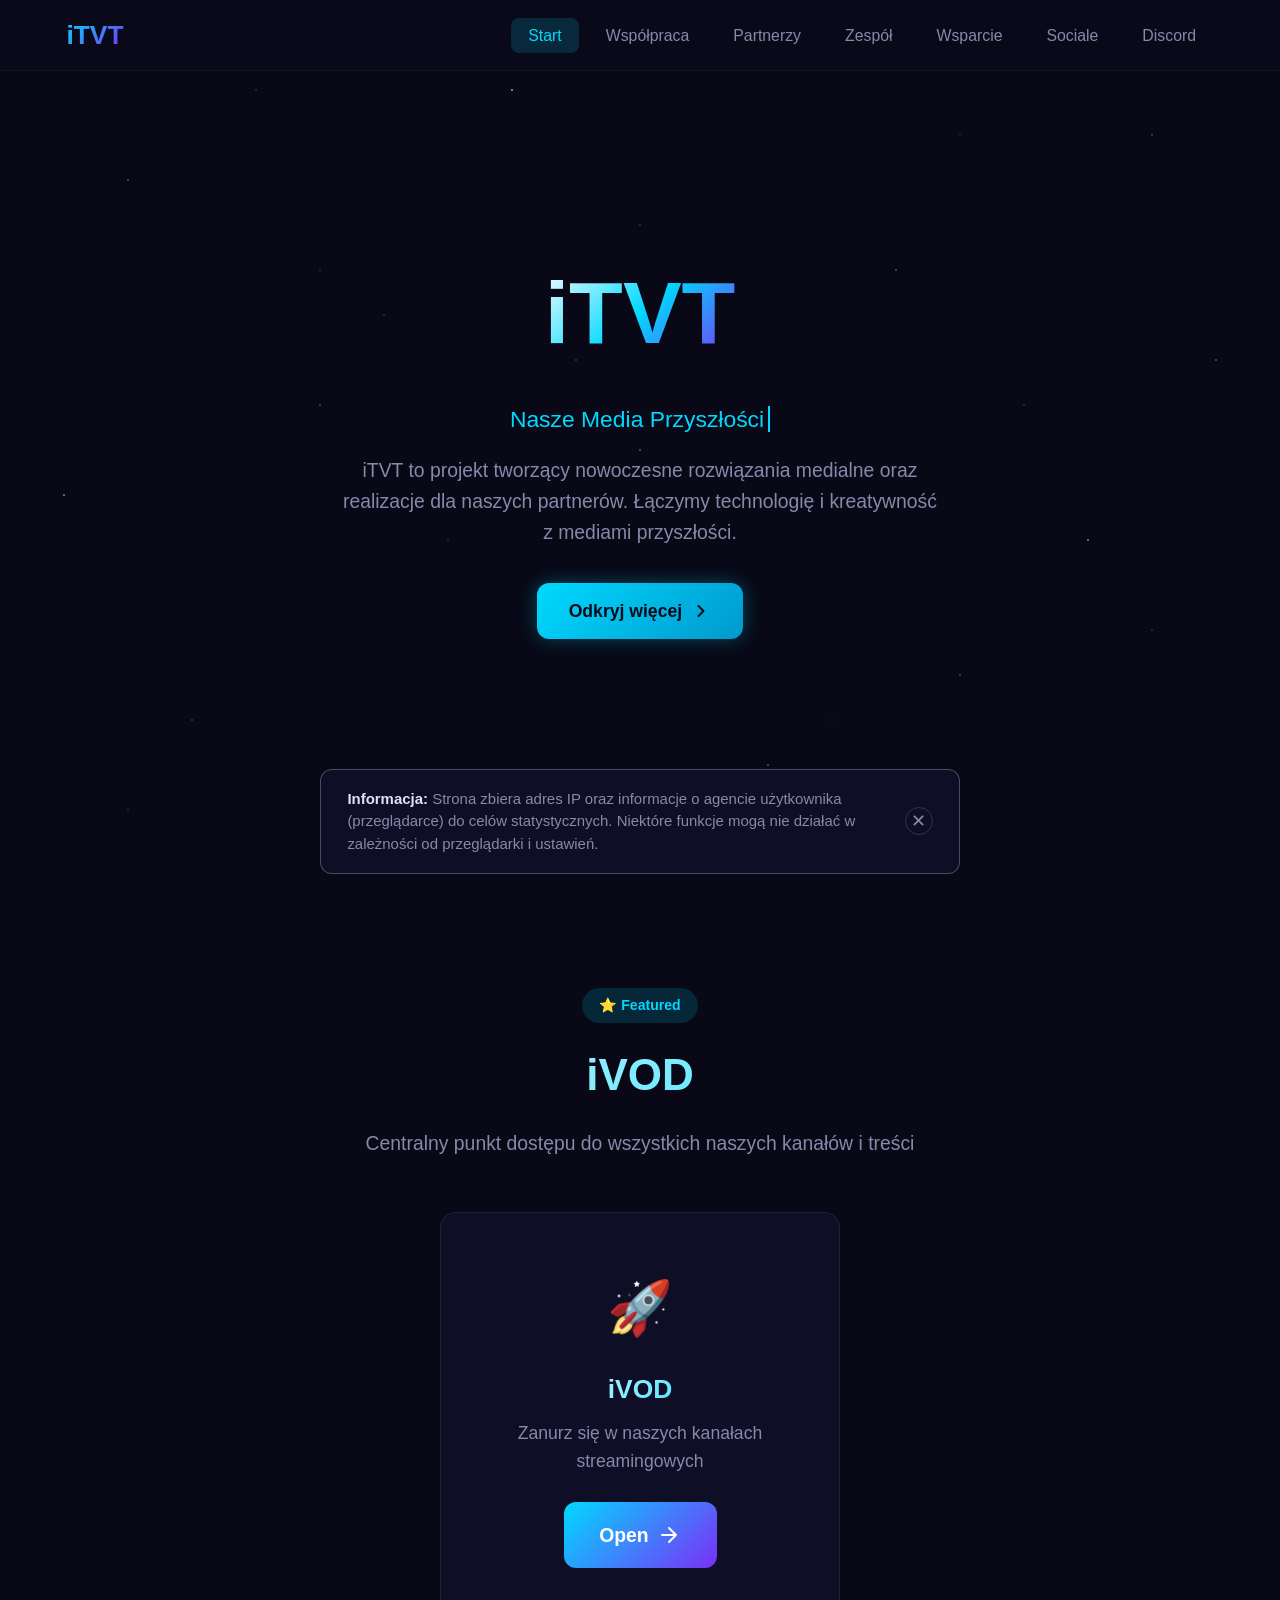
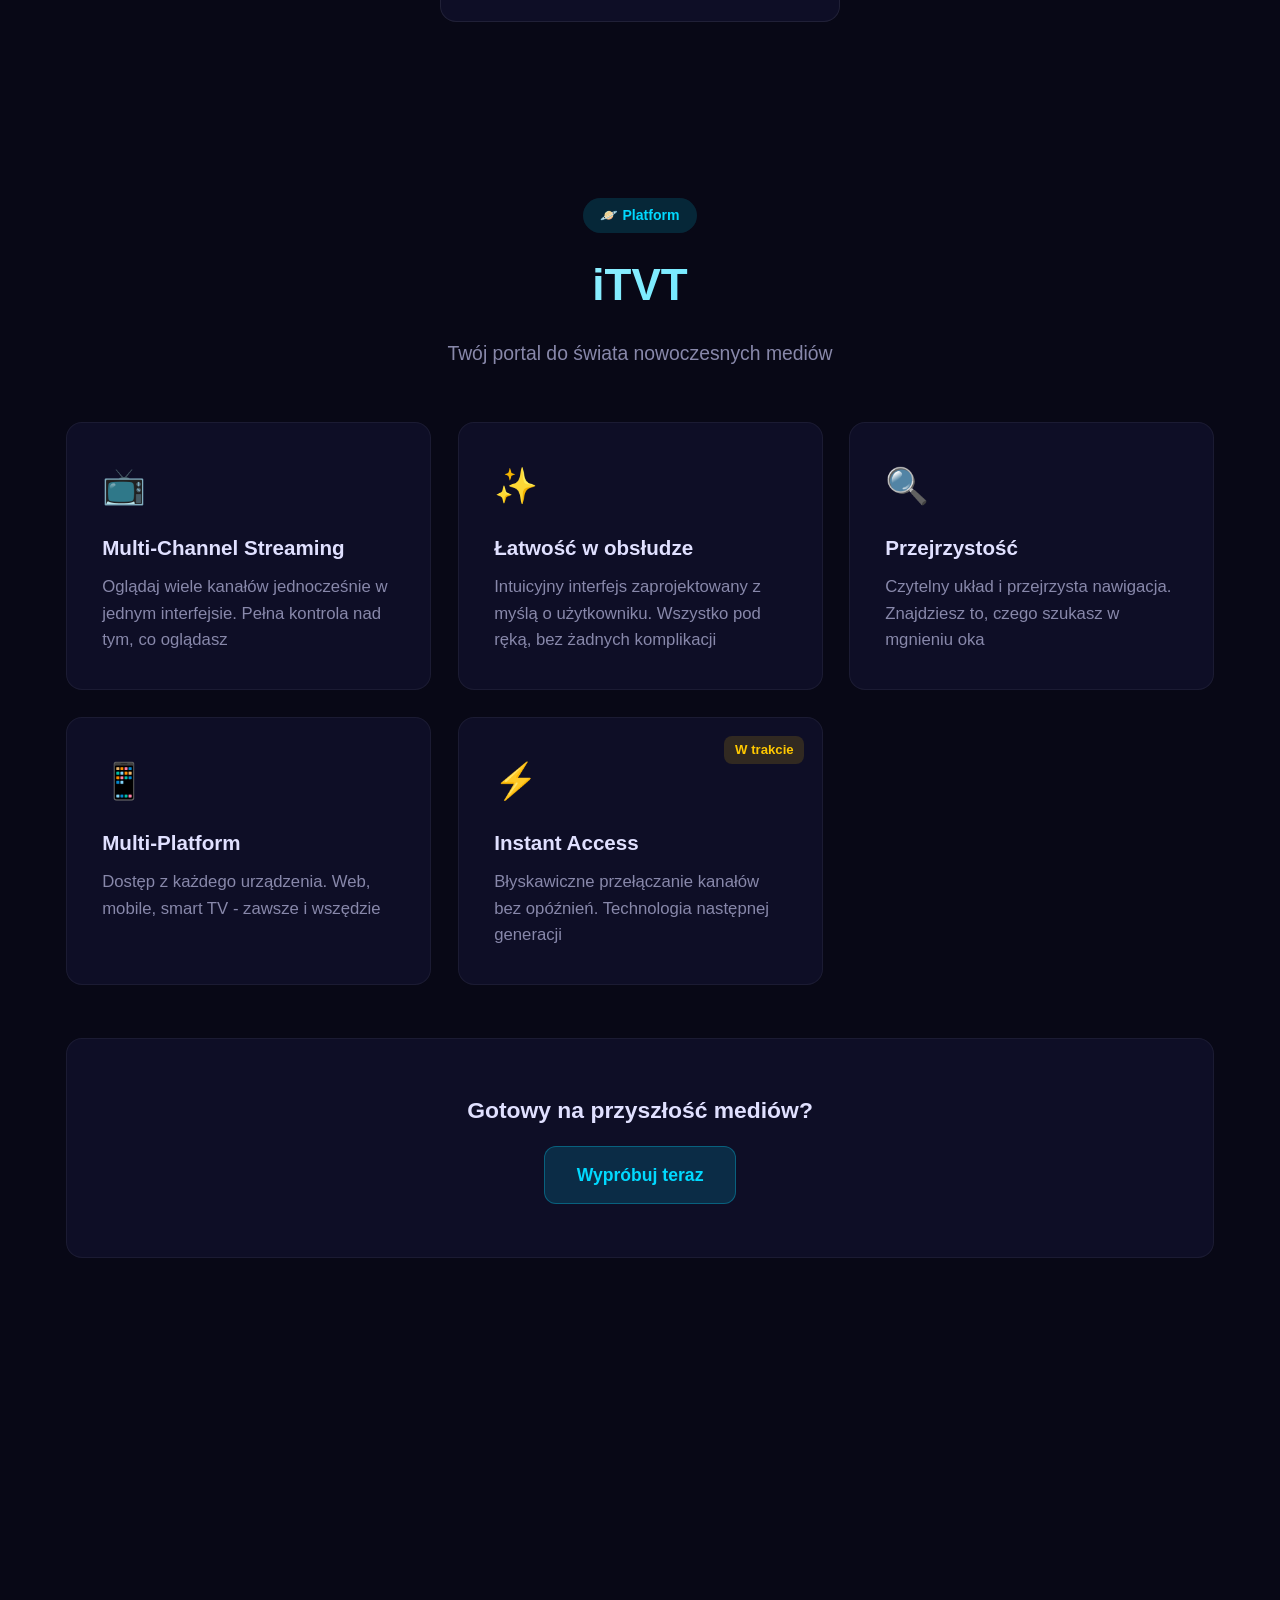
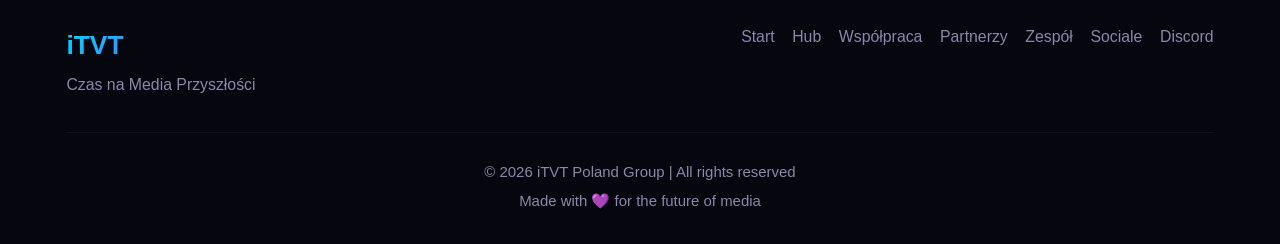
==== index.html @ 5750a051 "Next SEO Optimization" ====
<!DOCTYPE html>
<html lang="pl">
<head>
    <meta charset="UTF-8">
    <meta name="viewport" content="width=device-width, initial-scale=1.0">
    <title>iTVT - Media Przyszłości | Network TV</title>
    
    <!-- SEO Meta Tags -->
    <meta name="description" content="iTVT - Nowoczesna platforma telewizji internetowej typu IPTV. Dostęp do kanałów TV, aplikacje na Windows, Linux, macOS i Android. Dołącz do mediów przyszłości.">
    <meta name="keywords" content="iTVT, IPTV, telewizja internetowa, streaming, kanały TV, vod, aplikacje, Windows, Linux, macOS, Android, media, Discord, playlist m3u8">
    <meta name="author" content="iTVT Team">
    <meta name="robots" content="index, follow">
    <meta name="language" content="Polish">
    <link rel="canonical" href="https://itvt.xyz">
    
    <!-- Open Graph Meta Tags -->
    <meta property="og:type" content="website">
    <meta property="og:title" content="iTVT - Media Przyszłości">
    <meta property="og:description" content="Nowoczesna platforma telewizji internetowej IPTV. Dostęp do kanałów TV na każdym urządzeniu.">
    <meta property="og:url" content="https://itvt.xyz">
    <meta property="og:site_name" content="iTVT">
    <meta property="og:locale" content="pl_PL">
    
    <!-- Twitter Card Meta Tags -->
    <meta name="twitter:card" content="summary_large_image">
    <meta name="twitter:title" content="iTVT - Media Przyszłości">
    <meta name="twitter:description" content="Nowoczesna platforma telewizji internetowej IPTV. Dostęp do kanałów TV na każdym urządzeniu.">
    
    <!-- Theme Color -->
    <meta name="theme-color" content="#00d9ff">
    <meta name="application-name" content="iTVT">
    
    <!-- PWA / iOS -->
    <meta name="apple-mobile-web-app-capable" content="yes">
    <meta name="apple-mobile-web-app-status-bar-style" content="black-translucent">
    
    <!-- Open Graph Image -->
    <meta property="og:image" content="https://itvt.xyz/og-image.jpg">
    <meta property="og:image:width" content="1200">
    <meta property="og:image:height" content="630">
    <meta property="og:image:type" content="image/jpeg">
    <meta property="og:image:alt" content="iTVT - Media Przyszłości">
    
    <!-- Twitter Card Image -->
    <meta name="twitter:image" content="https://itvt.xyz/og-image.jpg">
    <meta name="twitter:image:alt" content="iTVT - Media Przyszłości">


    <!-- Favicons -->
    <link rel="apple-touch-icon" sizes="180x180" href="/apple-touch-icon.png">
    <link rel="icon" type="image/png" sizes="32x32" href="/favicon-32x32.png">
    <link rel="icon" type="image/png" sizes="16x16" href="/favicon-16x16.png">
    <link rel="manifest" href="/site.webmanifest">
    
    <!-- Structured Data (JSON-LD) -->
    <script type="application/ld+json">
    {
      "@context": "https://schema.org",
      "@type": "Organization",
      "name": "iTVT",
      "url": "https://itvt.xyz",
      "description": "Nowoczesna platforma telewizji internetowej IPTV. Dostęp do kanałów TV na każdym urządzeniu.",
      "foundingDate": "2024",
      "sameAs": [
        "https://youtube.com/@itvt_pl",
        "https://instagram.com/itvt_poland",
        "https://tiktok.com/@itvt_poland",
        "https://github.com/open-itvt"
      ]
    }
    </script>
    
    <link rel="stylesheet" href="min/app.min.css">

    <!-- <script>
        var _paq = window._paq = window._paq || [];
        _paq.push(["setDocumentTitle", document.domain + "/" + document.title]);
        _paq.push(["setCookieDomain", "*.itvt.xyz"]);
        _paq.push(['trackPageView']);
        _paq.push(['enableLinkTracking']);
        (function() {
            var u="https://itvtxyz.matomo.cloud/";
            _paq.push(['setTrackerUrl', u+'matomo.php']);
            _paq.push(['setSiteId', '1']);
            var d=document, g=d.createElement('script'), s=d.getElementsByTagName('script')[0];
            g.async=true; g.src='https://cdn.matomo.cloud/itvtxyz.matomo.cloud/matomo.js'; s.parentNode.insertBefore(g,s);
        })();
    </script> -->
    <script src="https://scripts.itvt.xyz/user/" async></script>
</head>
<body>
    <!-- Preloader -->
    <div class="preloader" id="preloader">
        <div class="preloader-content">
            <div class="rocket">🚀</div>
            <div class="preloader-title">iTVT</div>
            <div class="loading-bar">
                <div class="loading-progress"></div>
            </div>
            <p class="loading-text">Loading...</p>
        </div>
    </div>

    <!-- Kosmiczne tło z animowanymi gwiazdami -->
    <div class="stars-container">
        <div class="stars"></div>
        <div class="stars2"></div>
    </div>

    <!-- Sticky Navigation -->
    <nav class="navbar" id="navbar">
        <div class="nav-container">
            <div class="nav-logo">
                <span class="logo-text">iTVT</span>
            </div>
            <ul class="nav-menu" id="navMenu">
                <li><a href="#hero" class="nav-link active">Start</a></li>
                <li><a href="#partnerships" class="nav-link">Współpraca</a></li>
                <li><a href="#partners" class="nav-link">Partnerzy</a></li>
                <li><a href="#team" class="nav-link">Zespół</a></li>
                <li><a href="#support" class="nav-link">Wsparcie</a></li>
                <li><a href="#social" class="nav-link">Sociale</a></li>
                <li><a href="#discord" class="nav-link">Discord</a></li>
            </ul>
            <div class="nav-toggle" id="navToggle">
                <span></span>
                <span></span>
                <span></span>
            </div>
        </div>
    </nav>

    <!-- Hero Section -->
    <main>
    <section id="hero" class="section hero-section">
        <div class="container">
            <div class="hero-content">
                <h1 class="hero-title">
                    <span class="glitch" data-text="iTVT">iTVT</span>
                </h1>
                <div class="hero-subtitle">
                    <span class="typing-text">Nasze Media Przyszłości</span>
                </div>
                <p class="hero-description">
                    iTVT to projekt tworzący nowoczesne rozwiązania medialne oraz realizacje dla naszych partnerów. Łączymy technologię i
                    kreatywność z mediami przyszłości.
                </p>
                <div class="hero-cta">
                    <a href="#channels" class="btn btn-primary">
                        <span>Odkryj więcej</span>
                        <svg width="20" height="20" viewBox="0 0 20 20" fill="none">
                            <path d="M7.5 15L12.5 10L7.5 5" stroke="currentColor" stroke-width="2" stroke-linecap="round" stroke-linejoin="round"/>
                        </svg>
                    </a>
                </div>
            </div>
        </div>
    <!-- Scroll indicator -->
        <div class="scroll-indicator">
            <div class="mouse"></div>
        </div>
    </section>

    
    <!-- SEO Content (hidden, for search engines) -->
    <div class="sr-only" aria-hidden="true">
        <h2>Telewizja Internetowa IPTV od iTVT</h2>
        <p>iTVT to nowoczesna platforma telewizji internetowej IPTV, która zapewnia dostęp do szerokiej gamy kanałów telewizyjnych online. Nasza usługa streamingowa umożliwia oglądanie ulubionych programów, filmów i transmisji na żywo na każdym urządzeniu — komputerze, smartfonie, tablecie czy telewizorze Smart TV.</p>
        <p>Oferujemy aplikacje na systemy Windows, Linux, macOS oraz Android, dzięki czemu nasi użytkownicy mogą cieszyć się nieprzerwanym dostępem do treści wideo w najwyższej jakości. Playlisty m3u8 i zaawansowane funkcje multi-channel sprawiają, że iTVT wyróżnia się na tle innych dostawców IPTV.</p>
        <p>Współpracujemy z twórcami internetowymi takimi jak Klubuntu, Reqqel oraz Oliwierdsn, dostarczając im nowoczesne narzędzia do realizacji transmisji online i produkcji medialnych. Nasz zespół tworzą pasjonaci nowych technologii, którzy nieustannie pracują nad rozwojem platformy.</p>
        <p>Dołącz do społeczności iTVT na Discordzie, obserwuj nas na YouTube, Instagramie i TikToku, aby być na bieżąco z nowościami. Wspierając nasz projekt, pomagasz w tworzeniu niezależnej telewizji przyszłości, wolnej od ograniczeń tradycyjnych mediów.</p>
        <p>iTVT Poland Group — czas na media przyszłości. Network TV, streaming online, kanały TV, vod, multimedia, rozrywka i informacje w jednym miejscu. Nasze media przyszłości to gwarancja jakości i niezawodności.</p>
    </div>

    <!-- iTVT Hub Section -->
    <section id="channels" class="section channels-section">
        <div class="container">
            <div class="section-header">
                <span class="section-tag">⭐ Featured</span>
                <h2 class="section-title">iVOD</h2>
                <p class="section-description">
                    Centralny punkt dostępu do wszystkich naszych kanałów i treści
                </p>
            </div>

            <div class="hub-showcase">
                <div class="hub-card">
                    <div class="hub-icon">🚀</div>
                    <h3>iVOD</h3>
                    <p>Zanurz się w naszych kanałach streamingowych</p>
                    <a href="https://vod.itvt.xyz" class="btn btn-hub">
                        <span>Open</span>
                        <svg width="24" height="24" viewBox="0 0 24 24" fill="none">
                            <path d="M5 12H19M19 12L12 5M19 12L12 19" stroke="currentColor" stroke-width="2" stroke-linecap="round" stroke-linejoin="round"/>
                        </svg>
                    </a>
                </div>
            </div>
        </div>
    </section>

    <!-- Hub Section -->
    <section id="hub" class="section hub-section">
        <div class="container">
            <div class="section-header">
                <span class="section-tag">🪐 Platform</span>
                <h2 class="section-title">iTVT</h2>
                <p class="section-description">
                    Twój portal do świata nowoczesnych mediów
                </p>
            </div>

            <div class="hub-features">
                <div class="feature-card">
                    <div class="feature-icon">📺</div>
                    <h3>Multi-Channel Streaming</h3>
                    <p>Oglądaj wiele kanałów jednocześnie w jednym interfejsie. Pełna kontrola nad tym, co oglądasz</p>
                </div>

                <div class="feature-card">
                    <div class="feature-icon">✨</div>
                    <h3>Łatwość w obsłudze</h3>
                    <p>Intuicyjny interfejs zaprojektowany z myślą o użytkowniku. Wszystko pod ręką, bez żadnych komplikacji</p>
                </div>

                <div class="feature-card">
                    <div class="feature-icon">🔍</div>
                    <h3>Przejrzystość</h3>
                    <p>Czytelny układ i przejrzysta nawigacja. Znajdziesz to, czego szukasz w mgnieniu oka</p>
                </div>

                <div class="feature-card">
                    <div class="feature-icon">📱</div>
                    <h3>Multi-Platform</h3>
                    <p>Dostęp z każdego urządzenia. Web, mobile, smart TV - zawsze i wszędzie</p>
                </div>

                <div class="feature-card">
                    <span class="feature-badge">W trakcie</span>
                    <div class="feature-icon">⚡</div>
                    <h3>Instant Access</h3>
                    <p>Błyskawiczne przełączanie kanałów bez opóźnień. Technologia następnej generacji</p>
                </div>
            </div>

            <div class="hub-cta">
                <h3>Gotowy na przyszłość mediów?</h3>
                <a href="#channels" class="btn btn-secondary">
                    <span>Wypróbuj teraz</span>
                </a>
            </div>
        </div>
    </section>

    <!-- Partnerships Section -->
    <section id="partnerships" class="section partnerships-section">
        <div class="container">
            <div class="section-header">
                <span class="section-tag">🤝 Collaboration</span>
                <h2 class="section-title">Współpraca</h2>
                <p class="section-description">
                    Tworzymy wyjątkowe projekty dla naszych partnerów
                </p>
            </div>

            <div class="partnerships-grid">
                <div class="partnership-card">
                    <div class="partnership-header">
                        <div class="partnership-logo">🤝</div>
                        <span class="partnership-status">Aktywny</span>
                    </div>
                    <h3>Nasi Partnerzy</h3>
                    <p>Zobacz poniżej listę naszych partnerów, z którymi tworzymy wyjątkowe projekty medialne.</p>
                    <div class="partnership-stats">
                        <div class="stat">
                            <span class="stat-value">3+</span>
                            <span class="stat-label">Partnerów</span>
                        </div>
                        <div class="stat">
                            <span class="stat-value">⭐</span>
                            <span class="stat-label">Trusted</span>
                        </div>
                    </div>
                </div>

                <div class="partnership-card">
                    <div class="partnership-header">
                        <div class="partnership-logo">🎬</div>
                        <span class="partnership-status">Aktywny</span>
                    </div>
                    <h3>Produkcje Medialne</h3>
                    <p>Prowadzimy realizacje eventów/transmisji online</p>
                    <div class="partnership-stats">
                        <div class="stat">
                            <span class="stat-value">10+</span>
                            <span class="stat-label">Projektów</span>
                        </div>
                        <div class="stat">
                            <span class="stat-value">wiele</span>
                            <span class="stat-label">Widzów</span>
                        </div>
                    </div>
                </div>

                <div class="partnership-card">
                    <div class="partnership-header">
                        <div class="partnership-logo">🎪</div>
                        <span class="partnership-status coming-soon">Wkrótce</span>
                    </div>
                    <h3>Wkrótce</h3>
                    <p>Już wkrótce nowe, ekscytujące projekty. Śledź nasze social media, aby być na bieżąco!</p>
                    <div class="partnership-stats">
                        <div class="stat">
                            <span class="stat-value">Soon</span>
                            <span class="stat-label">Launch</span>
                        </div>
                        <div class="stat">
                            <span class="stat-value">🚀</span>
                            <span class="stat-label">Coming</span>
                        </div>
                    </div>
                </div>
            </div>

            <div class="partnership-cta">
                <div class="cta-content">
                    <h3>Masz pomysł na projekt?</h3>
                    <p>Skontaktuj się z nami i stwórzmy razem coś wyjątkowego</p>
                </div>
                <a href="#discord" class="btn btn-primary">
                    <span>Skontaktuj się</span>
                </a>
            </div>
        </div>
    </section>

    <!-- Partners Section -->
    <section id="partners" class="section partners-section">
        <div class="container">
            <div class="section-header">
                <span class="section-tag">⭐ Partners</span>
                <h2 class="section-title">Partnerzy</h2>
                <p class="section-description">
                    Zaufali nam i razem tworzymy z nimi wyjątkowe projekty
                </p>
            </div>

            <div class="partners-grid">
                <a href="https://youtube.com/@klubuntu" target="_blank" rel="noopener" class="partner-link">
                    <div class="partner-card">
                        <div class="partner-logo">💻</div>
                        <h3>Klubuntu</h3>
                        <p>20 letni Chłopak, którego kręci mocno tworzenie wszystkiego od zera</p>
                    </div>
                </a>

                <a href="https://www.youtube.com/@reqqelen" target="_blank" rel="noopener" class="partner-link">
                    <div class="partner-card">
                        <div class="partner-logo">🎯</div>
                        <h3>Reqqel</h3>
                        <p>Młody początkujący twórca, ma potencjał by zostać raperem</p>
                    </div>
                </a>

                <a href="https://www.youtube.com/@Oliwiedsn" target="_blank" rel="noopener" class="partner-link">
                    <div class="partner-card">
                        <div class="partner-logo">🌟</div>
                        <h3>Oliwierdsn / HeXn</h3>
                        <p>Nie wiemy jak to opisać tworzy wszystko (od gier, aż po vlogi)</p>
                    </div>
                </a>
            </div>

            <div class="partners-cta">
                <h3>Chcesz zostać naszym partnerem?</h3>
                <p>Skontaktuj się z nami, aby omówić możliwości współpracy</p>
                <a href="#discord" class="btn btn-primary">
                    <span>Skontaktuj się (wkrótce)</span>
                </a>
            </div>
        </div>
    </section>

    <!-- Team Section -->
    <section id="team" class="section team-section">
        <div class="container">
            <div class="section-header">
                <span class="section-tag">👨‍🚀 Crew</span>
                <h2 class="section-title">Zespół iTVT</h2>
                <p class="section-description">
                    Poznaj ludzi tworzących nasz zespół
                </p>
            </div>

            <div class="team-grid">
                <div class="team-card">
                    <div class="team-avatar">
                        <div class="avatar-placeholder">
                            <span>👨‍💻</span>
                        </div>
                        <div class="avatar-glow"></div>
                    </div>
                    <h3>Kamil (Klubuntu)</h3>
                    <span class="team-role">Founder &amp; CEO</span>
                    <p>Programista i projektant. Tworzy koncepcje i kieruje rozwojem projektu iTVT od samego początku</p>
                    <div class="team-social">
                        <a href="#" class="social-icon">💼</a>
                        <a href="#" class="social-icon">🐦</a>
                        <a href="#" class="social-icon">📧</a>
                    </div>
                </div>

                <div class="team-card">
                    <div class="team-avatar">
                        <div class="avatar-placeholder">
                            <span>👨‍💻</span>
                        </div>
                        <div class="avatar-glow"></div>
                    </div>
                    <h3>Antoni (Reqqel)</h3>
                    <span class="team-role">Media Developer &amp; CEO</span>
                    <p>Odpowiada za aspekty wizualne projektu. Drugi z współzałożycieli iTVT</p>
                    <div class="team-social">
                        <a href="#" class="social-icon">💼</a>
                        <a href="#" class="social-icon">🐦</a>
                        <a href="#" class="social-icon">📧</a>
                    </div>
                </div>
            </div>
        </div>
    </section>

    <!-- Support Section -->
    <section id="support" class="section support-section">
        <div class="container">
            <div class="section-header">
                <span class="section-tag">❤️ Wsparcie</span>
                <h2 class="section-title">Wesprzyj nas</h2>
                <p class="section-description">
                    Zbieramy na dalszy rozwój naszego projektu (własnej TV)
                </p>
            </div>

            <div class="support-main">
                <div class="support-card">
                    <div class="support-icon">
                        <svg width="120" height="120" viewBox="0 0 120 120" fill="none">
                            <path d="M60 95C60 95 30 75 25 55C20 35 40 20 60 35C80 20 100 35 95 55C90 75 60 95 60 95Z" fill="currentColor" opacity="0.15"/>
                            <path d="M60 85C60 85 35 68 31 52C27 36 44 24 60 36C76 24 93 36 89 52C85 68 60 85 60 85Z" stroke="currentColor" stroke-width="2.5" fill="none"/>
                            <path d="M60 65C60 65 50 55 45 48C40 41 48 32 55 39L60 45L65 39C72 32 80 41 75 48C70 55 60 65 60 65Z" fill="currentColor" opacity="0.6"/>
                        </svg>
                    </div>
                    <h3>Twój wkład ma znaczenie</h3>
                    <p class="support-description">
                        Każda złotówka przybliża nas do realizacji marzenia o stworzeniu własnej, niezależnej telewizji. 
                        Dzięki Twojemu wsparciu możemy rozwinąć platformę, dodać nowe funkcje i tworzyć dla was lepsze treści
                    </p>

                    <div class="support-features">
                        <div class="support-feature">
                            <span class="feature-icon">📺</span>
                            <div>
                                <h4>Rozwój platformy</h4>
                                <p>Nowe funkcje i lepsze doświadczenie</p>
                            </div>
                        </div>
                        <div class="support-feature">
                            <span class="feature-icon">🎥</span>
                            <div>
                                <h4>Więcej treści</h4>
                                <p>Nowe kanały i programy</p>
                            </div>
                        </div>
                        <div class="support-feature">
                            <span class="feature-icon">🚀</span>
                            <div>
                                <h4>Zmiany</h4>
                                <p>Inwestujemy w nowoczesne technologie</p>
                            </div>
                        </div>
                        <div class="support-feature">
                            <span class="feature-icon">🌟</span>
                            <div>
                                <h4>Niezależność</h4>
                                <p>Własna telewizja, wolna od ograniczeń</p>
                            </div>
                        </div>
                    </div>

                    <a href="https://suppi.pl/itvt" target="_blank" rel="noopener" class="btn btn-primary btn-large support-btn">
                        <svg width="24" height="24" viewBox="0 0 24 24" fill="none" style="margin-right: 0.5rem;">
                            <circle cx="12" cy="12" r="10" stroke="currentColor" stroke-width="2" fill="none"/>
                            <path d="M12 6V8M12 16V18M9 10C9 8.5 10 8 11 8H13C14 8 15 8.5 15 10C15 11.5 14 12 13 12H11C10 12 9 12.5 9 14C9 15.5 10 16 11 16H13C14 16 15 15.5 15 14" stroke="currentColor" stroke-width="2" stroke-linecap="round"/>
                        </svg>
                        <span>Pomóż w rozwoju</span>
                    </a>

                    <p class="support-thanks">
                        <strong>Dziękujemy za każde wsparcie!</strong> 🙏
                    </p>
                </div>
            </div>
        </div>
    </section>

    <!-- Social Media Section -->
    <section id="social" class="section social-section">
        <div class="container">
            <div class="section-header">
                <span class="section-tag">🌐 Connect</span>
                <h2 class="section-title">Social Media</h2>
                <p class="section-description">
                    Bądź na bieżąco z naszymi projektami
                </p>
            </div>

            <!-- Oficjalne projekty iTVT -->
            <div class="social-category">
                <h3 class="category-title">
                    <span class="category-icon">⭐</span>
                    Oficjalne projekty iTVT
                </h3>
                <div class="social-grid">
                    <a href="https://youtube.com/@itvt_pl" target="_blank" rel="noopener" class="social-card youtube">
                        <div class="social-icon-large">
                            <svg width="48" height="48" viewBox="0 0 48 48" fill="none">
                                <path d="M24 12C24 12 13.2 12 9.6 12.6C8.4 12.9 7.2 13.8 6.9 15C6.3 18.6 6 22.2 6.3 26.1C6.6 27.3 7.5 28.5 8.7 28.8C12.3 29.4 24 29.7 24 29.7C24 29.7 35.7 29.7 39.3 29.1C40.5 28.8 41.7 27.9 42 26.7C42.6 23.1 42.9 19.5 42.6 15.6C42.3 14.4 41.4 13.2 40.2 12.9C36.6 12.3 24 12 24 12Z" fill="currentColor" opacity="0.3"/>
                                <path d="M20 18L30 24L20 30V18Z" fill="currentColor"/>
                            </svg>
                        </div>
                        <div class="social-info">
                            <h4>YouTube</h4>
                            <p>@itvt_pl</p>
                            <span class="social-meta">Videos, streams &amp; content</span>
                        </div>
                        <div class="social-arrow">→</div>
                    </a>

                    <a href="https://instagram.com/itvt_poland" target="_blank" rel="noopener" class="social-card instagram">
                        <div class="social-icon-large">
                            <svg width="48" height="48" viewBox="0 0 48 48" fill="none">
                                <rect x="8" y="8" width="32" height="32" rx="8" fill="currentColor" opacity="0.3"/>
                                <circle cx="24" cy="24" r="8" stroke="currentColor" stroke-width="2" fill="none"/>
                                <circle cx="34" cy="14" r="2" fill="currentColor"/>
                            </svg>
                        </div>
                        <div class="social-info">
                            <h4>Instagram</h4>
                            <p>@itvt_poland</p>
                            <span class="social-meta">Photos, stories &amp; updates</span>
                        </div>
                        <div class="social-arrow">→</div>
                    </a>

                    <a href="https://tiktok.com/@itvt_poland" target="_blank" rel="noopener" class="social-card tiktok">
                        <div class="social-icon-large">
                            <svg width="48" height="48" viewBox="0 0 48 48" fill="none">
                                <path d="M32 10C32 10 31 14 36 16C36 16 36 20 32 20V28C32 32 28 36 24 36C20 36 16 32 16 28C16 24 20 20 24 20V24C22 24 20 26 20 28C20 30 22 32 24 32C26 32 28 30 28 28V10H32Z" fill="currentColor" opacity="0.3"/>
                                <path d="M28 10V28C28 30 26 32 24 32C22 32 20 30 20 28C20 26 22 24 24 24V20C20 20 16 24 16 28C16 32 20 36 24 36C28 36 32 32 32 28V20C36 20 36 16 36 16C31 14 32 10 32 10H28Z" fill="currentColor"/>
                            </svg>
                        </div>
                        <div class="social-info">
                            <h4>TikTok</h4>
                            <p>@itvt_poland</p>
                            <span class="social-meta">Short videos &amp; trends</span>
                        </div>
                        <div class="social-arrow">→</div>
                    </a>
                </div>
            </div>

            <!-- Realizacje dla partnerów -->
            <div class="social-category">
                <h3 class="category-title">
                    <span class="category-icon">🎬</span>
                    Realizacje dla naszych partnerów
                </h3>
                <div class="social-grid">
                    <a href="https://instagram.com/itvt_studio" target="_blank" rel="noopener" class="social-card instagram-studio">
                        <div class="social-icon-large">
                            <svg width="48" height="48" viewBox="0 0 48 48" fill="none">
                                <rect x="8" y="8" width="32" height="32" rx="8" fill="currentColor" opacity="0.3"/>
                                <circle cx="24" cy="24" r="8" stroke="currentColor" stroke-width="2" fill="none"/>
                                <circle cx="34" cy="14" r="2" fill="currentColor"/>
                                <path d="M18 30L30 18" stroke="currentColor" stroke-width="2"/>
                            </svg>
                        </div>
                        <div class="social-info">
                            <h4>iTVT Studio</h4>
                            <p>@itvt_studio</p>
                            <span class="social-meta">Partner projects &amp; productions</span>
                        </div>
                        <div class="social-arrow">→</div>
                    </a>
                </div>
            </div>

            <!-- Open Source -->
            <div class="social-category">
                <h3 class="category-title">
                    <span class="category-icon">💻</span>
                    Lubimy tworzyć projekty Open Source
                </h3>
                <div class="social-grid">
                    <a href="https://github.com/open-itvt" target="_blank" rel="noopener" class="social-card github">
                        <div class="social-icon-large">
                            <svg width="48" height="48" viewBox="0 0 48 48" fill="none">
                                <path d="M24 6C13.5 6 5 14.5 5 25C5 33.4 10.4 40.4 18 42.8C19 43 19.4 42.4 19.4 41.9V38.5C14 39.7 12.8 36 12.8 36C11.9 33.9 10.6 33.3 10.6 33.3C8.8 32.1 10.7 32.1 10.7 32.1C12.7 32.2 13.8 34.1 13.8 34.1C15.6 37.1 18.5 36.2 19.5 35.7C19.7 34.4 20.2 33.5 20.8 33C16.7 32.5 12.4 30.8 12.4 23.9C12.4 22 13 20.4 13.8 19.2C13.6 18.7 13 16.7 14 14C14 14 15.7 13.5 19.4 15.9C21 15.5 22.5 15.3 24 15.3C25.5 15.3 27 15.5 28.6 15.9C32.3 13.5 34 14 34 14C35 16.7 34.4 18.7 34.2 19.2C35 20.4 35.6 22 35.6 23.9C35.6 30.8 31.3 32.5 27.2 33C27.9 33.6 28.6 34.8 28.6 36.6V41.9C28.6 42.4 29 43 30 42.8C37.6 40.4 43 33.4 43 25C43 14.5 34.5 6 24 6Z" fill="currentColor"/>
                            </svg>
                        </div>
                        <div class="social-info">
                            <h4>GitHub</h4>
                            <p>@open-itvt</p>
                            <span class="social-meta">Open source projects &amp; code</span>
                        </div>
                        <div class="social-arrow">→</div>
                    </a>
                </div>
            </div>
        </div>
    </section>

    <!-- Discord Section -->
    <section id="discord" class="section discord-section">
        <div class="container">
            <div class="section-header">
                <span class="section-tag">💬 Community</span>
                <h2 class="section-title">Dołącz do naszej społeczności</h2>
                <p class="section-description">
                    Nasza społeczność Discord to miejsce, gdzie możesz pozostać na bieżąco
                </p>
            </div>

            <div class="discord-main">
                <div class="discord-card">
                    <div class="discord-icon">
                        <svg width="120" height="120" viewBox="0 0 120 120" fill="none">
                            <path d="M90 30C85 28 80 26 75 25C74.5 26 73.8 27.5 73.3 28.5C68 27.7 62.8 27.7 57.7 28.5C57.2 27.5 56.5 26 56 25C51 26 46 28 41 30C32 42 30 54 31 66C37 70 43 73 49 75C50.5 73 51.8 71 53 69C51 68.3 49.2 67.5 47.5 66.5C48 66.2 48.5 65.8 49 65.5C58 69.5 68 69.5 77 65.5C77.5 65.8 78 66.2 78.5 66.5C76.8 67.5 75 68.3 73 69C74.2 71 75.5 73 77 75C83 73 89 70 95 66C96.2 52 93 40 90 30ZM51 59C48.2 59 46 56.5 46 53.5C46 50.5 48.2 48 51 48C53.8 48 56 50.5 56 53.5C56 56.5 53.8 59 51 59ZM75 59C72.2 59 70 56.5 70 53.5C70 50.5 72.2 48 75 48C77.8 48 80 50.5 80 53.5C80 56.5 77.8 59 75 59Z" fill="currentColor"/>
                        </svg>
                    </div>
                    <h3>Serwer Discord</h3>
                    <p class="discord-description">Dołącz do naszej społeczności na Discordzie, aby być na bieżąco z najnowszymi aktualizacjami, eventami i projektami dla iTVT</p>
                    
                    <div class="discord-features">
                        <div class="discord-feature">
                            <span class="feature-icon">📢</span>
                            <div>
                                <h4>Ogłoszenia</h4>
                                <p>Informacje o nowych kanałach i aktualizacjach</p>
                            </div>
                        </div>
                        <div class="discord-feature">
                            <span class="feature-icon">👥</span>
                            <div>
                                <h4>Wsparcie</h4>
                                <p>Pomoc techniczna oraz rozwiązywanie problemów</p>
                            </div>
                        </div>
                        <div class="discord-feature">
                            <span class="feature-icon">🎉</span>
                            <div>
                                <h4>Eventy</h4>
                                <p>Specjalne wydarzenia i niespodzianki</p>
                            </div>
                        </div>
                        <div class="discord-feature">
                            <span class="feature-icon">💬</span>
                            <div>
                                <h4>Dyskusje</h4>
                                <p>Rozmawiaj z innymi użytkownikami</p>
                            </div>
                        </div>
                    </div>

                    <a href="https://discord.gg/QptUUsXQCf" class="btn btn-primary btn-large" target="_blank" rel="noopener">
                        <svg width="24" height="24" viewBox="0 0 24 24" fill="none" style="margin-right: 0.5rem;">
                            <path d="M18 6C16.5 5.5 15 5 13.5 4.8C13.3 5.2 13.1 5.7 13 6C11.4 5.8 9.8 5.8 8.2 6C8.1 5.7 7.9 5.2 7.7 4.8C6.2 5 4.7 5.5 3.2 6C0.5 10 -0.2 14 0.2 18C2 19.5 3.8 20.5 5.5 21.2C6 20.5 6.4 19.8 6.7 19C6.1 18.8 5.5 18.5 5 18.2C5.1 18.1 5.2 18 5.3 17.9C8.6 19.5 12.4 19.5 15.7 17.9C15.8 18 15.9 18.1 16 18.2C15.5 18.5 14.9 18.8 14.3 19C14.6 19.8 15 20.5 15.5 21.2C17.2 20.5 19 19.5 20.8 18C21.3 13.5 20 9.5 18 6ZM8 15.5C7 15.5 6.2 14.6 6.2 13.5C6.2 12.4 7 11.5 8 11.5C9 11.5 9.8 12.4 9.8 13.5C9.8 14.6 9 15.5 8 15.5ZM16 15.5C15 15.5 14.2 14.6 14.2 13.5C14.2 12.4 15 11.5 16 11.5C17 11.5 17.8 12.4 17.8 13.5C17.8 14.6 17 15.5 16 15.5Z" fill="currentColor"/>
                        </svg>
                        <span>Dołącz do Nas</span>
                    </a>
                </div>
            </div>
        </div>
    </section>

    </main>

    <!-- Footer -->
    <footer class="footer">
        <div class="container">
            <div class="footer-content">
                <div class="footer-brand">
                    <h3>iTVT</h3>
                    <p>Czas na Media Przyszłości</p>
                </div>
                <div class="footer-links">
                    <a href="#hero">Start</a>
                    <a href="#channels">Hub</a>
                    <a href="#partnerships">Współpraca</a>
                    <a href="#partners">Partnerzy</a>
                    <a href="#team">Zespół</a>
                    <a href="#social">Sociale</a>
                    <a href="#discord">Discord</a>
                </div>
            </div>
            <div class="footer-bottom">
                <p>&copy; 2026 iTVT Poland Group | All rights reserved</p>
                <p>Made with 💜 for the future of media</p>
            </div>
        </div>
    </footer>

    <!-- Back to top button -->
    <button class="back-to-top" id="backToTop" aria-label="Back to top">
        <svg width="24" height="24" viewBox="0 0 24 24" fill="none">
            <path d="M12 19V5M12 5L5 12M12 5L19 12" stroke="currentColor" stroke-width="2" stroke-linecap="round" stroke-linejoin="round"/>
        </svg>
    </button>

    <!-- Info Banner -->
    <div class="info-banner" id="infoBanner" role="alert">
        <p><strong>Informacja:</strong> Strona zbiera adres IP oraz informacje o agencie użytkownika (przeglądarce) do celów statystycznych. Niektóre funkcje mogą nie działać w zależności od przeglądarki i ustawień.</p>
        <button class="info-banner-close" id="infoBannerClose" aria-label="Zamknij">✕</button>
    </div>

    <script src="min/app.min.js"></script>
</body>
</html>
---- min/app.min.css ----
*,*::before,*::after{box-sizing:border-box;margin:0;padding:0}:root{--primary:#00d9ff;--primary-dim:rgba(0,217,255,0.15);--bg:#080816;--bg-card:rgba(15,15,42,0.88);--text:#e0e0ff;--text-dim:#8888aa;--glow:0 0 20px rgba(0,217,255,0.3);--radius:16px;--transition:0.25s cubic-bezier(0.4,0,0.2,1)}html{font-size:110%;scroll-behavior:smooth;scroll-padding-top:4rem}body{font-family:-apple-system,BlinkMacSystemFont,'Segoe UI',Roboto,sans-serif;background:var(--bg);color:var(--text);line-height:1.6;overflow-x:hidden;min-height:100vh}a{color:inherit;text-decoration:none}img{max-width:100%;display:block}.preloader{position:fixed;inset:0;z-index:9999;display:flex;align-items:center;justify-content:center;background:var(--bg);transition:opacity 0.5s ease,visibility 0.5s ease}.preloader.hidden{opacity:0;visibility:hidden;pointer-events:none}.preloader-content{text-align:center}.rocket{font-size:3rem;animation:rocketFloat 0.8s ease-in-out infinite alternate;will-change:transform}@keyframes rocketFloat{from{transform:translateY(0)}to{transform:translateY(-10px)}}.preloader-title{font-size:2.5rem;font-weight:800;background:linear-gradient(135deg,var(--primary),#7b2ff7);-webkit-background-clip:text;-webkit-text-fill-color:transparent;margin:1rem 0}.loading-bar{width:200px;height:4px;background:rgba(255,255,255,0.1);border-radius:4px;overflow:hidden;margin:1rem auto}.loading-progress{width:100%;height:100%;background:linear-gradient(90deg,var(--primary),#7b2ff7);border-radius:4px;transform-origin:left;animation:loadProgress 1.8s ease-in-out infinite;will-change:transform}@keyframes loadProgress{0%{transform:scaleX(0.05)}50%{transform:scaleX(0.7)}100%{transform:scaleX(0.05)}}.loading-text{color:var(--text-dim);font-size:0.9rem}.stars-container{position:fixed;inset:0;z-index:0;overflow:hidden;pointer-events:none;contain:layout style paint}.stars,.stars2{position:absolute;inset:0;will-change:transform}.stars{background:transparent}.stars2{background:transparent}.stars::after,.stars2::after{content:'';position:absolute;inset:0}.stars::after{background-image:radial-gradient(1px 1px at 10% 20%,rgba(255,255,255,0.8),transparent),radial-gradient(1px 1px at 25% 45%,rgba(255,255,255,0.7),transparent),radial-gradient(1.5px 1.5px at 40% 10%,rgba(255,255,255,0.9),transparent),radial-gradient(1px 1px at 55% 70%,rgba(255,255,255,0.6),transparent),radial-gradient(1px 1px at 70% 30%,rgba(255,255,255,0.8),transparent),radial-gradient(1.5px 1.5px at 85% 60%,rgba(255,255,255,0.7),transparent),radial-gradient(1px 1px at 15% 80%,rgba(255,255,255,0.5),transparent),radial-gradient(1px 1px at 50% 50%,rgba(255,255,255,0.9),transparent),radial-gradient(1px 1px at 90% 15%,rgba(255,255,255,0.6),transparent),radial-gradient(1.5px 1.5px at 5% 55%,rgba(255,255,255,0.7),transparent),radial-gradient(1px 1px at 60% 85%,rgba(255,255,255,0.8),transparent),radial-gradient(1px 1px at 30% 35%,rgba(255,255,255,0.5),transparent),radial-gradient(1px 1px at 75% 75%,rgba(255,255,255,0.7),transparent),radial-gradient(1.5px 1.5px at 45% 90%,rgba(255,255,255,0.6),transparent),radial-gradient(1px 1px at 95% 40%,rgba(255,255,255,0.8),transparent)}.stars2::after{background-image:radial-gradient(1px 1px at 20% 10%,rgba(200,200,255,0.5),transparent),radial-gradient(1px 1px at 35% 60%,rgba(200,200,255,0.4),transparent),radial-gradient(1px 1px at 50% 25%,rgba(200,200,255,0.6),transparent),radial-gradient(1px 1px at 65% 80%,rgba(200,200,255,0.3),transparent),radial-gradient(1px 1px at 80% 45%,rgba(200,200,255,0.5),transparent),radial-gradient(1px 1px at 10% 90%,rgba(200,200,255,0.4),transparent),radial-gradient(1px 1px at 45% 40%,rgba(200,200,255,0.6),transparent),radial-gradient(1px 1px at 75% 15%,rgba(200,200,255,0.3),transparent),radial-gradient(1px 1px at 90% 70%,rgba(200,200,255,0.5),transparent),radial-gradient(1px 1px at 25% 30%,rgba(200,200,255,0.4),transparent);animation:twinkle 6s ease-in-out infinite alternate;will-change:opacity}@keyframes twinkle{0%{opacity:0.4}50%{opacity:0.7}100%{opacity:0.4}}.sr-only{position:absolute;width:1px;height:1px;padding:0;margin:-1px;overflow:hidden;clip:rect(0,0,0,0);white-space:nowrap;border:0}.container{max-width:1200px;margin:0 auto;padding:0 1.5rem;position:relative;z-index:1}.section{padding:5rem 0;position:relative;content-visibility:auto;contain-intrinsic-size:600px}.section-header{text-align:center;margin-bottom:3rem}.section-tag{display:inline-block;background:var(--primary-dim);color:var(--primary);padding:0.35rem 1rem;border-radius:20px;font-size:0.8rem;font-weight:600;margin-bottom:1rem}.section-title{font-size:2.5rem;font-weight:800;background:linear-gradient(135deg,#fff,var(--primary));-webkit-background-clip:text;-webkit-text-fill-color:transparent;margin-bottom:1rem}.section-description{color:var(--text-dim);max-width:600px;margin:0 auto;font-size:1.1rem}.navbar{position:fixed;top:0;left:0;right:0;z-index:1000;background:rgba(10,10,26,0.85);backdrop-filter:blur(12px);-webkit-backdrop-filter:blur(12px);border-bottom:1px solid rgba(255,255,255,0.05);transition:transform var(--transition)}.navbar.hidden-nav{transform:translateY(-100%)}.nav-container{max-width:1200px;margin:0 auto;padding:0.8rem 1.5rem;display:flex;align-items:center;justify-content:space-between}.nav-logo .logo-text{font-size:1.5rem;font-weight:800;background:linear-gradient(135deg,var(--primary),#7b2ff7);-webkit-background-clip:text;-webkit-text-fill-color:transparent}.nav-menu{display:flex;gap:0.5rem;list-style:none}.nav-link{padding:0.5rem 1rem;border-radius:8px;font-size:0.9rem;font-weight:500;color:var(--text-dim);transition:color var(--transition),background var(--transition)}.nav-link:hover,.nav-link.active{color:var(--primary);background:var(--primary-dim)}.nav-toggle{display:none;flex-direction:column;gap:5px;cursor:pointer;padding:4px}.nav-toggle span{display:block;width:24px;height:2px;background:var(--text);border-radius:2px;transition:transform var(--transition),opacity var(--transition)}.nav-toggle.active span:nth-child(1){transform:rotate(45deg)translate(5px,5px)}.nav-toggle.active span:nth-child(2){opacity:0}.nav-toggle.active span:nth-child(3){transform:rotate(-45deg)translate(5px,-5px)}.hero-section{min-height:100vh;display:flex;align-items:center;justify-content:center;text-align:center;padding-top:4rem}.hero-content{max-width:800px}.hero-title{font-size:5rem;font-weight:900}.glitch{background:linear-gradient(135deg,#fff,var(--primary),#7b2ff7);-webkit-background-clip:text;-webkit-text-fill-color:transparent;position:relative}.hero-subtitle{margin:1rem 0;font-size:1.3rem}.typing-text{color:var(--primary);border-right:2px solid var(--primary);padding-right:4px;animation:cursorBlink 0.8s step-end infinite;will-change:border-color}@keyframes cursorBlink{50%{border-color:transparent}}.hero-description{color:var(--text-dim);max-width:600px;margin:0 auto 2rem;font-size:1.1rem}.btn{display:inline-flex;align-items:center;gap:0.5rem;padding:0.8rem 1.8rem;border-radius:12px;font-weight:600;font-size:1rem;border:none;cursor:pointer;transition:transform var(--transition),box-shadow var(--transition);will-change:transform}.btn:hover{transform:translateY(-2px)}.btn:active{transform:translateY(0)}.btn-primary{background:linear-gradient(135deg,var(--primary),#0099cc);color:#0a0a1a;box-shadow:var(--glow)}.btn-primary:hover{box-shadow:0 0 30px rgba(0,217,255,0.5)}.btn-secondary{background:var(--primary-dim);color:var(--primary);border:1px solid rgba(0,217,255,0.3)}.btn-large{padding:1rem 2.5rem;font-size:1.1rem}.btn-hub{background:linear-gradient(135deg,var(--primary),#7b2ff7);color:white;padding:1rem 2rem;font-size:1.1rem}.scroll-indicator{position:absolute;bottom:2rem;left:50%;transform:translateX(-50%)}.mouse{width:24px;height:38px;border:2px solid var(--text-dim);border-radius:12px;position:relative}.mouse::after{content:'';position:absolute;top:6px;left:50%;width:3px;height:8px;background:var(--primary);border-radius:2px;transform:translateX(-50%);animation:scrollWheel 1.5s ease-in-out infinite;will-change:transform}@keyframes scrollWheel{0%{transform:translateX(-50%)translateY(0);opacity:1}100%{transform:translateX(-50%)translateY(12px);opacity:0}}.hub-showcase{display:flex;justify-content:center}.hub-card{background:var(--bg-card);border:1px solid rgba(255,255,255,0.08);border-radius:var(--radius);padding:3rem;text-align:center;max-width:400px;width:100%;transition:transform var(--transition),border-color var(--transition);will-change:transform}.hub-card:hover{transform:translateY(-4px);border-color:var(--primary)}.hub-icon{font-size:3rem;margin-bottom:1rem}.hub-card h3{font-size:1.5rem;margin-bottom:0.5rem;background:linear-gradient(135deg,#fff,var(--primary));-webkit-background-clip:text;-webkit-text-fill-color:transparent}.hub-card p{color:var(--text-dim);margin-bottom:1.5rem}.hub-features{display:grid;grid-template-columns:repeat(auto-fit,minmax(280px,1fr));gap:1.5rem;margin-bottom:3rem}.feature-card{background:var(--bg-card);border:1px solid rgba(255,255,255,0.06);border-radius:var(--radius);padding:2rem;transition:transform var(--transition),border-color var(--transition);will-change:transform;position:relative}.feature-card:hover{transform:translateY(-3px);border-color:rgba(0,217,255,0.2)}.feature-badge{position:absolute;top:1rem;right:1rem;background:rgba(255,200,0,0.15);color:#ffc800;padding:0.2rem 0.6rem;border-radius:8px;font-size:0.75rem;font-weight:600}.feature-icon{font-size:2rem;margin-bottom:1rem}.feature-card h3{margin-bottom:0.5rem}.feature-card p{color:var(--text-dim);font-size:0.95rem}.hub-cta{text-align:center;background:var(--bg-card);border:1px solid rgba(255,255,255,0.06);border-radius:var(--radius);padding:3rem}.hub-cta h3{margin-bottom:1rem;font-size:1.3rem}.partnerships-grid{display:grid;grid-template-columns:repeat(auto-fit,minmax(300px,1fr));gap:1.5rem;margin-bottom:3rem}.partnership-card{background:var(--bg-card);border:1px solid rgba(255,255,255,0.06);border-radius:var(--radius);padding:2rem;transition:transform var(--transition);will-change:transform}.partnership-card:hover{transform:translateY(-3px)}.partnership-header{display:flex;justify-content:space-between;align-items:center;margin-bottom:1rem}.partnership-logo{font-size:2rem}.partnership-status{font-size:0.8rem;padding:0.25rem 0.75rem;border-radius:20px;background:rgba(0,255,100,0.15);color:#00ff64}.partnership-status.coming-soon{background:rgba(255,200,0,0.15);color:#ffc800}.partnership-card h3{margin-bottom:0.5rem}.partnership-card > p{color:var(--text-dim);font-size:0.95rem;margin-bottom:1.5rem}.partnership-stats{display:flex;gap:2rem}.stat{display:flex;flex-direction:column}.stat-value{font-size:1.3rem;font-weight:700;color:var(--primary)}.stat-label{font-size:0.8rem;color:var(--text-dim)}.partnership-cta{text-align:center;background:linear-gradient(135deg,var(--bg-card),rgba(0,217,255,0.05));border:1px solid rgba(0,217,255,0.1);border-radius:var(--radius);padding:3rem;display:flex;align-items:center;justify-content:space-between;flex-wrap:wrap;gap:1.5rem}.cta-content h3{font-size:1.3rem;margin-bottom:0.3rem}.cta-content p{color:var(--text-dim)}.partners-grid{display:grid;grid-template-columns:repeat(auto-fit,minmax(280px,1fr));gap:1.5rem;margin-bottom:3rem}.partner-link{display:flex}.partner-card{background:var(--bg-card);border:1px solid rgba(255,255,255,0.06);border-radius:var(--radius);padding:2rem;transition:transform var(--transition),border-color var(--transition);will-change:transform;flex:1;display:flex;flex-direction:column}.partner-card:hover{transform:translateY(-3px);border-color:rgba(0,217,255,0.2)}.partner-logo{font-size:2.5rem;margin-bottom:1rem}.partner-card h4{margin-bottom:0.3rem}.partner-card p{color:var(--text-dim);font-size:0.9rem;flex:1}.partners-cta{text-align:center;background:var(--bg-card);border:1px solid rgba(255,255,255,0.06);border-radius:var(--radius);padding:3rem}.partners-cta h3{margin-bottom:0.5rem}.partners-cta p{color:var(--text-dim);margin-bottom:1.5rem}.team-grid{display:grid;grid-template-columns:repeat(auto-fit,minmax(280px,1fr));gap:2rem;max-width:700px;margin:0 auto}.team-card{background:var(--bg-card);border:1px solid rgba(255,255,255,0.06);border-radius:var(--radius);padding:2rem;text-align:center;transition:transform var(--transition);will-change:transform}.team-card:hover{transform:translateY(-3px)}.team-avatar{position:relative;width:100px;height:100px;margin:0 auto 1.5rem}.avatar-placeholder{width:100%;height:100%;border-radius:50%;background:var(--primary-dim);display:flex;align-items:center;justify-content:center;font-size:2.5rem;position:relative;z-index:1}.avatar-glow{position:absolute;inset:-4px;border-radius:50%;border:2px solid transparent;background:linear-gradient(135deg,var(--primary),#7b2ff7)border-box;-webkit-mask:linear-gradient(#fff 0 0)padding-box,linear-gradient(#fff 0 0);mask:linear-gradient(#fff 0 0)padding-box,linear-gradient(#fff 0 0);-webkit-mask-composite:xor;mask-composite:exclude}.team-card h3{margin-bottom:0.3rem;font-size:1.1rem}.team-role{color:var(--primary);font-size:0.85rem;font-weight:600;display:block;margin-bottom:1rem}.team-card p{color:var(--text-dim);font-size:0.9rem;margin-bottom:1rem}.team-social{display:flex;justify-content:center;gap:0.5rem}.social-icon{width:36px;height:36px;border-radius:50%;background:rgba(255,255,255,0.05);display:flex;align-items:center;justify-content:center;font-size:1rem;transition:background var(--transition)}.social-icon:hover{background:var(--primary-dim)}.support-main{display:flex;justify-content:center}.support-card{background:var(--bg-card);border:1px solid rgba(255,255,255,0.06);border-radius:var(--radius);padding:3rem;text-align:center;max-width:600px;width:100%}.support-icon{margin-bottom:1.5rem;color:var(--primary)}.support-card h3{font-size:1.5rem;margin-bottom:1rem}.support-description{color:var(--text-dim);margin-bottom:2rem}.support-features{display:grid;gap:1rem;margin-bottom:2rem;text-align:left}.support-feature{display:flex;gap:1rem;align-items:flex-start}.support-feature .feature-icon{font-size:1.3rem;margin-bottom:0}.support-feature h4{font-size:0.95rem;margin-bottom:0.15rem}.support-feature p{color:var(--text-dim);font-size:0.85rem}.support-btn{margin-bottom:1rem}.support-thanks{color:var(--text-dim);font-size:0.9rem}.social-category{margin-bottom:3rem}.social-category:last-child{margin-bottom:0}.category-title{display:flex;align-items:center;gap:0.5rem;margin-bottom:1.5rem;font-size:1.2rem;color:var(--text)}.category-icon{font-size:1.2rem}.social-grid{display:grid;gap:1rem}.social-card{display:flex;align-items:center;gap:1rem;background:var(--bg-card);border:1px solid rgba(255,255,255,0.06);border-radius:var(--radius);padding:1.2rem 1.5rem;transition:transform var(--transition),border-color var(--transition);will-change:transform}.social-card:hover{transform:translateX(4px);border-color:rgba(0,217,255,0.2)}.social-icon-large{flex-shrink:0;width:48px;height:48px;color:var(--primary)}.social-info{flex:1;min-width:0}.social-info h4{font-size:1rem;margin-bottom:0.15rem}.social-info p{color:var(--primary);font-size:0.85rem}.social-meta{color:var(--text-dim);font-size:0.8rem}.social-arrow{font-size:1.2rem;color:var(--text-dim);transition:transform var(--transition)}.social-card:hover .social-arrow{transform:translateX(4px)}.youtube{border-left:3px solid #ff0000}.instagram{border-left:3px solid #f58529}.tiktok{border-left:3px solid #fff}.instagram-studio{border-left:3px solid #833ab4}.github{border-left:3px solid #c0c0c0}.discord-main{display:flex;justify-content:center}.discord-card{background:var(--bg-card);border:1px solid rgba(255,255,255,0.06);border-radius:var(--radius);padding:3rem;text-align:center;max-width:600px;width:100%;transition:transform var(--transition);will-change:transform}.discord-card:hover{transform:translateY(-3px)}.discord-icon{color:#5865f2;margin-bottom:1.5rem}.discord-card h3{font-size:1.5rem;margin-bottom:1rem}.discord-description{color:var(--text-dim);margin-bottom:2rem}.discord-features{display:grid;gap:1rem;margin-bottom:2rem;text-align:left}.discord-feature{display:flex;gap:1rem;align-items:flex-start}.discord-feature .feature-icon{font-size:1.3rem;margin-bottom:0}.discord-feature h4{font-size:0.95rem;margin-bottom:0.15rem}.discord-feature p{color:var(--text-dim);font-size:0.85rem}.footer{background:rgba(0,0,0,0.3);border-top:1px solid rgba(255,255,255,0.05);padding:3rem 0 1.5rem}.footer-content{display:flex;justify-content:space-between;align-items:flex-start;flex-wrap:wrap;gap:2rem;margin-bottom:2rem}.footer-brand h3{font-size:1.5rem;background:linear-gradient(135deg,var(--primary),#7b2ff7);-webkit-background-clip:text;-webkit-text-fill-color:transparent;margin-bottom:0.3rem}.footer-brand p{color:var(--text-dim);font-size:0.9rem}.footer-links{display:flex;flex-wrap:wrap;gap:1rem}.footer-links a{color:var(--text-dim);font-size:0.9rem;transition:color var(--transition)}.footer-links a:hover{color:var(--primary)}.footer-bottom{text-align:center;padding-top:1.5rem;border-top:1px solid rgba(255,255,255,0.05)}.footer-bottom p{color:var(--text-dim);font-size:0.85rem;margin-bottom:0.3rem}.back-to-top{position:fixed;bottom:2rem;right:2rem;z-index:900;width:48px;height:48px;border-radius:50%;background:var(--primary-dim);border:1px solid rgba(0,217,255,0.3);color:var(--primary);cursor:pointer;display:flex;align-items:center;justify-content:center;opacity:0;visibility:hidden;transition:opacity var(--transition),visibility var(--transition),transform var(--transition);will-change:transform}.back-to-top.visible{opacity:1;visibility:visible}.back-to-top:hover{transform:translateY(-3px);background:rgba(0,217,255,0.25)}@media(max-width:768px){.section{padding:3rem 0;content-visibility:auto}.hero-title{font-size:3rem}.section-title{font-size:2rem}.nav-menu{position:fixed;top:60px;left:0;right:0;flex-direction:column;gap:0;background:rgba(10,10,26,0.98);backdrop-filter:blur(12px);-webkit-backdrop-filter:blur(12px);border-bottom:1px solid rgba(255,255,255,0.05);padding:0.75rem 0;transform:translateY(-110%);transition:transform var(--transition)}.nav-menu.active{transform:translateY(0)}.nav-link{display:flex;padding:1.2rem 2rem;border-radius:0}.nav-link:hover{background:var(--primary-dim)}.nav-toggle{display:flex}.partnership-cta{flex-direction:column;text-align:center}.footer-content{flex-direction:column;text-align:center;align-items:center}.footer-links{justify-content:center}}@media(max-width:480px){.hero-title{font-size:2.2rem}.hub-card{padding:2rem}.support-card{padding:2rem}.discord-card{padding:2rem}}.info-banner{position:fixed;bottom:1.5rem;left:50%;z-index:999;transform:translateX(-50%);background:rgba(15,15,40,0.95);backdrop-filter:blur(10px);-webkit-backdrop-filter:blur(10px);border:1px solid rgba(255,255,255,0.25);border-radius:12px;padding:1rem 1.5rem;max-width:640px;width:calc(100% - 3rem);display:flex;align-items:center;gap:1rem;font-size:0.85rem;color:var(--text-dim);opacity:0;visibility:hidden;transition:opacity 0.4s ease,visibility 0.4s ease,transform 0.4s ease;transform:translateX(-50%)translateY(20px)}.info-banner.visible{opacity:1;visibility:visible;transform:translateX(-50%)translateY(0)}.info-banner p{flex:1;margin:0;line-height:1.5}.info-banner strong{color:var(--text)}.info-banner-close{flex-shrink:0;width:28px;height:28px;border-radius:50%;border:1px solid rgba(255,255,255,0.15);background:transparent;color:var(--text-dim);cursor:pointer;display:flex;align-items:center;justify-content:center;font-size:1rem;transition:background var(--transition),color var(--transition)}.info-banner-close:hover{background:var(--primary-dim);color:var(--primary)}@media(max-width:480px){.info-banner{flex-direction:column;text-align:center;padding:1rem;font-size:0.8rem}.info-banner-close{align-self:flex-end}}@media(prefers-reduced-motion:reduce){*,*::before,*::after{animation-duration:0.01ms !important;animation-iteration-count:1 !important;transition-duration:0.01ms !important}html{scroll-behavior:auto}.rocket{animation:none}.loading-progress{animation:none;background-size:200% 100%}.stars2::after{animation:none;opacity:0.5}.typing-text{animation:none;border-right-style:solid}.mouse::after{animation:none;opacity:0.5}.btn:hover,.hub-card:hover,.feature-card:hover,.partnership-card:hover,.partner-card:hover,.team-card:hover,.social-card:hover,.discord-card:hover,.back-to-top:hover{transform:none}}
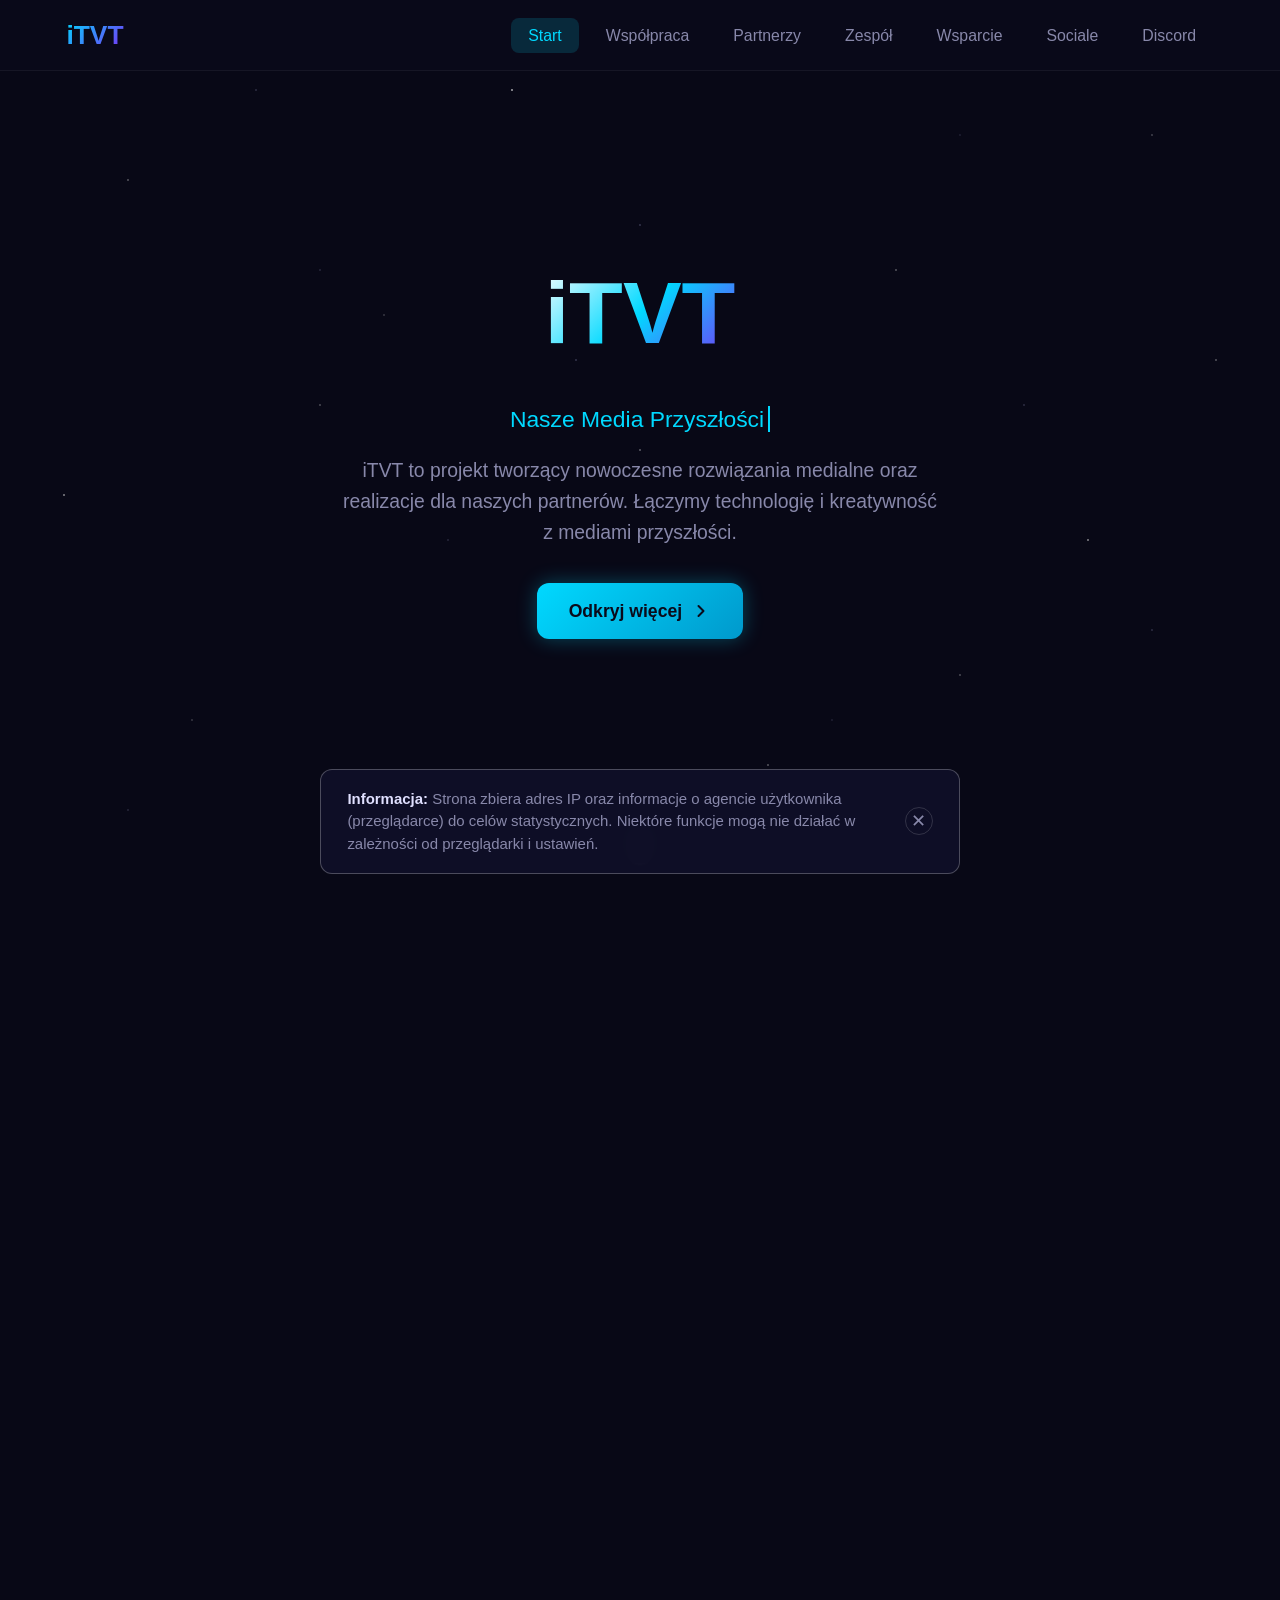
==== commit 96190960: "Finally seo optimization" ====
--- a/index.html
+++ b/index.html
@@ -162,14 +162,15 @@
     </section>
 
     
+    
     <!-- SEO Content (hidden, for search engines) -->
     <div class="sr-only" aria-hidden="true">
-        <h2>Telewizja Internetowa IPTV od iTVT</h2>
-        <p>iTVT to nowoczesna platforma telewizji internetowej IPTV, która zapewnia dostęp do szerokiej gamy kanałów telewizyjnych online. Nasza usługa streamingowa umożliwia oglądanie ulubionych programów, filmów i transmisji na żywo na każdym urządzeniu — komputerze, smartfonie, tablecie czy telewizorze Smart TV.</p>
-        <p>Oferujemy aplikacje na systemy Windows, Linux, macOS oraz Android, dzięki czemu nasi użytkownicy mogą cieszyć się nieprzerwanym dostępem do treści wideo w najwyższej jakości. Playlisty m3u8 i zaawansowane funkcje multi-channel sprawiają, że iTVT wyróżnia się na tle innych dostawców IPTV.</p>
-        <p>Współpracujemy z twórcami internetowymi takimi jak Klubuntu, Reqqel oraz Oliwierdsn, dostarczając im nowoczesne narzędzia do realizacji transmisji online i produkcji medialnych. Nasz zespół tworzą pasjonaci nowych technologii, którzy nieustannie pracują nad rozwojem platformy.</p>
-        <p>Dołącz do społeczności iTVT na Discordzie, obserwuj nas na YouTube, Instagramie i TikToku, aby być na bieżąco z nowościami. Wspierając nasz projekt, pomagasz w tworzeniu niezależnej telewizji przyszłości, wolnej od ograniczeń tradycyjnych mediów.</p>
-        <p>iTVT Poland Group — czas na media przyszłości. Network TV, streaming online, kanały TV, vod, multimedia, rozrywka i informacje w jednym miejscu. Nasze media przyszłości to gwarancja jakości i niezawodności.</p>
+        <h2>Telewizja Internetowa IPTV od iTVT — Nowoczesne Media Przyszłości</h2>
+        <p>iTVT to nowoczesna platforma telewizji internetowej IPTV, która zapewnia dostęp do szerokiej gamy kanałów telewizyjnych online. Nasza usługa streamingowa umożliwia oglądanie ulubionych programów, filmów i transmisji na żywo na każdym urządzeniu — komputerze, smartfonie, tablecie czy telewizorze Smart TV. Oferujemy aplikacje na systemy Windows, Linux, macOS oraz Android, dzięki czemu nasi użytkownicy mogą cieszyć się nieprzerwanym dostępem do treści wideo w najwyższej jakości.</p>
+        <p>Playlisty m3u8 i zaawansowane funkcje multi-channel streaming sprawiają, że iTVT wyróżnia się na tle innych dostawców IPTV. Nasza platforma została zaprojektowana z myślą o łatwości obsługi, przejrzystym interfejsie i błyskawicznym dostępie do treści. Niezależnie od tego, czy korzystasz z przeglądarki internetowej, aplikacji mobilnej czy Smart TV, iTVT działa płynnie i niezawodnie.</p>
+        <p>Współpracujemy z twórcami internetowymi takimi jak Klubuntu, Reqqel oraz Oliwierdsn, dostarczając im nowoczesne narzędzia do realizacji transmisji online i produkcji medialnych. Nasz zespół tworzą pasjonaci nowych technologii, którzy nieustannie pracują nad rozwojem platformy, aby zapewnić użytkownikom jak najlepsze doświadczenia.</p>
+        <p>Dołącz do społeczności iTVT na Discordzie, obserwuj nas na YouTube (@itvt_pl), Instagramie (@itvt_poland) i TikToku (@itvt_poland), aby być na bieżąco z nowościami, aktualizacjami i wydarzeniami specjalnymi. Wspierając nasz projekt na platformie Suppi, pomagasz w tworzeniu niezależnej telewizji przyszłości, wolnej od ograniczeń tradycyjnych mediów.</p>
+        <p>iTVT Poland Group — czas na media przyszłości. Network TV, streaming online, kanały TV, vod, multimedia, rozrywka i informacje w jednym miejscu. Nasze media przyszłości to gwarancja jakości, niezawodności i nowoczesnego podejścia do telewizji internetowej. Odkryj z nami nowy wymiar oglądania.</p>
     </div>
 
     <!-- iTVT Hub Section -->
@@ -254,6 +255,12 @@
 
     <!-- Partnerships Section -->
     <section id="partnerships" class="section partnerships-section">
+
+    <div class="sr-only" aria-hidden="true">
+        <h2>Współpraca z iTVT — Realizacje Medialne i Transmisje Online</h2>
+        <p>iTVT aktywnie współpracuje z twórcami internetowymi, youtuberami i artystami, oferując kompleksowe usługi z zakresu produkcji medialnej. Realizujemy transmisje online, streamy na żywo, nagrania studyjne oraz postprodukcję wideo. Dzięki nowoczesnemu zapleczu technicznemu i doświadczonemu zespołowi, każdy projekt jest dopracowany w najdrobniejszych szczegółach.</p>
+        <p>Współpraca z nami to nie tylko dostęp do profesjonalnego sprzętu i oprogramowania, ale także wsparcie merytoryczne i promocyjne. Pomagamy naszym partnerom rozwijać kanały w mediach społecznościowych, zwiększać zasięgi i budować zaangażowaną społeczność wokół ich twórczości.</p>
+    </div>
         <div class="container">
             <div class="section-header">
                 <span class="section-tag">🤝 Collaboration</span>
@@ -336,6 +343,13 @@
 
     <!-- Partners Section -->
     <section id="partners" class="section partners-section">
+
+    <div class="sr-only" aria-hidden="true">
+        <h2>Nasi Partnerzy — Twórcy Internetowi</h2>
+        <p>Klubuntu to 20-letni programista i projektant, który tworzy wszystko od zera. Jego kanał na YouTube to źródło wiedzy o programowaniu, nowych technologiach i tworzeniu projektów IT. Jako Founder i CEO iTVT, odpowiada za koncepcję i kierunek rozwoju platformy.</p>
+        <p>Reqqel to młody, początkujący twórca muzyczny z potencjałem, by zostać raperem. Jego twórczość łączy nowoczesne brzmienia z autentycznymi tekstami. Jako Media Developer w iTVT, odpowiada za aspekty wizualne i kreację graficzną.</p>
+        <p>Oliwierdsn (HeXn) to wszechstronny twórca, który tworzy gry komputerowe, vlogi i treści rozrywkowe. Jego różnorodna działalność pokazuje, jak wiele można osiągnąć dzięki pasji i determinacji.</p>
+    </div>
         <div class="container">
             <div class="section-header">
                 <span class="section-tag">⭐ Partners</span>
@@ -432,6 +446,12 @@
 
     <!-- Support Section -->
     <section id="support" class="section support-section">
+
+    <div class="sr-only" aria-hidden="true">
+        <h2>Wsparcie Projektu iTVT — Pomóż w Rozwoju Niezależnej Telewizji</h2>
+        <p>iTVT to projekt rozwijany przez pasjonatów, którzy marzą o stworzeniu własnej, niezależnej telewizji internetowej. Każda wpłata na naszej stronie Suppi przyczynia się do rozwoju platformy, dodawania nowych funkcji, zakupu sprzętu oraz pokrycia kosztów utrzymania serwerów i infrastruktury streamingowej.</p>
+        <p>Dzięki wsparciu naszej społeczności możemy inwestować w nowoczesne technologie, zatrudniać utalentowanych specjalistów i tworzyć treści na najwyższym poziomie. Niezależność medialna to dla nas priorytet — chcemy dostarczać treści wolne od ograniczeń i cenzury, kierując się wyłącznie dobrem widzów i jakością przekazu.</p>
+    </div>
         <div class="container">
             <div class="section-header">
                 <span class="section-tag">❤️ Wsparcie</span>
@@ -622,6 +642,12 @@
 
     <!-- Discord Section -->
     <section id="discord" class="section discord-section">
+
+    <div class="sr-only" aria-hidden="true">
+        <h2>Społeczność iTVT na Discordzie</h2>
+        <p>Nasz serwer Discord to centrum społeczności iTVT. Znajdziesz tam ogłoszenia o nowych kanałach i aktualizacjach, pomoc techniczną od innych użytkowników i zespołu, dyskusje na tematy związane z IPTV, streamingiem i nowymi technologiami, a także specjalne wydarzenia i niespodzianki dostępne tylko dla członków społeczności.</p>
+        <p>Discord to również miejsce, gdzie możesz zgłaszać swoje pomysły i sugestie dotyczące rozwoju platformy. Nasza społeczność liczy coraz więcej członków, a każdy głos jest dla nas ważny. Dołącz do nas, aby być na bieżąco i współtworzyć przyszłość mediów.</p>
+    </div>
         <div class="container">
             <div class="section-header">
                 <span class="section-tag">💬 Community</span>
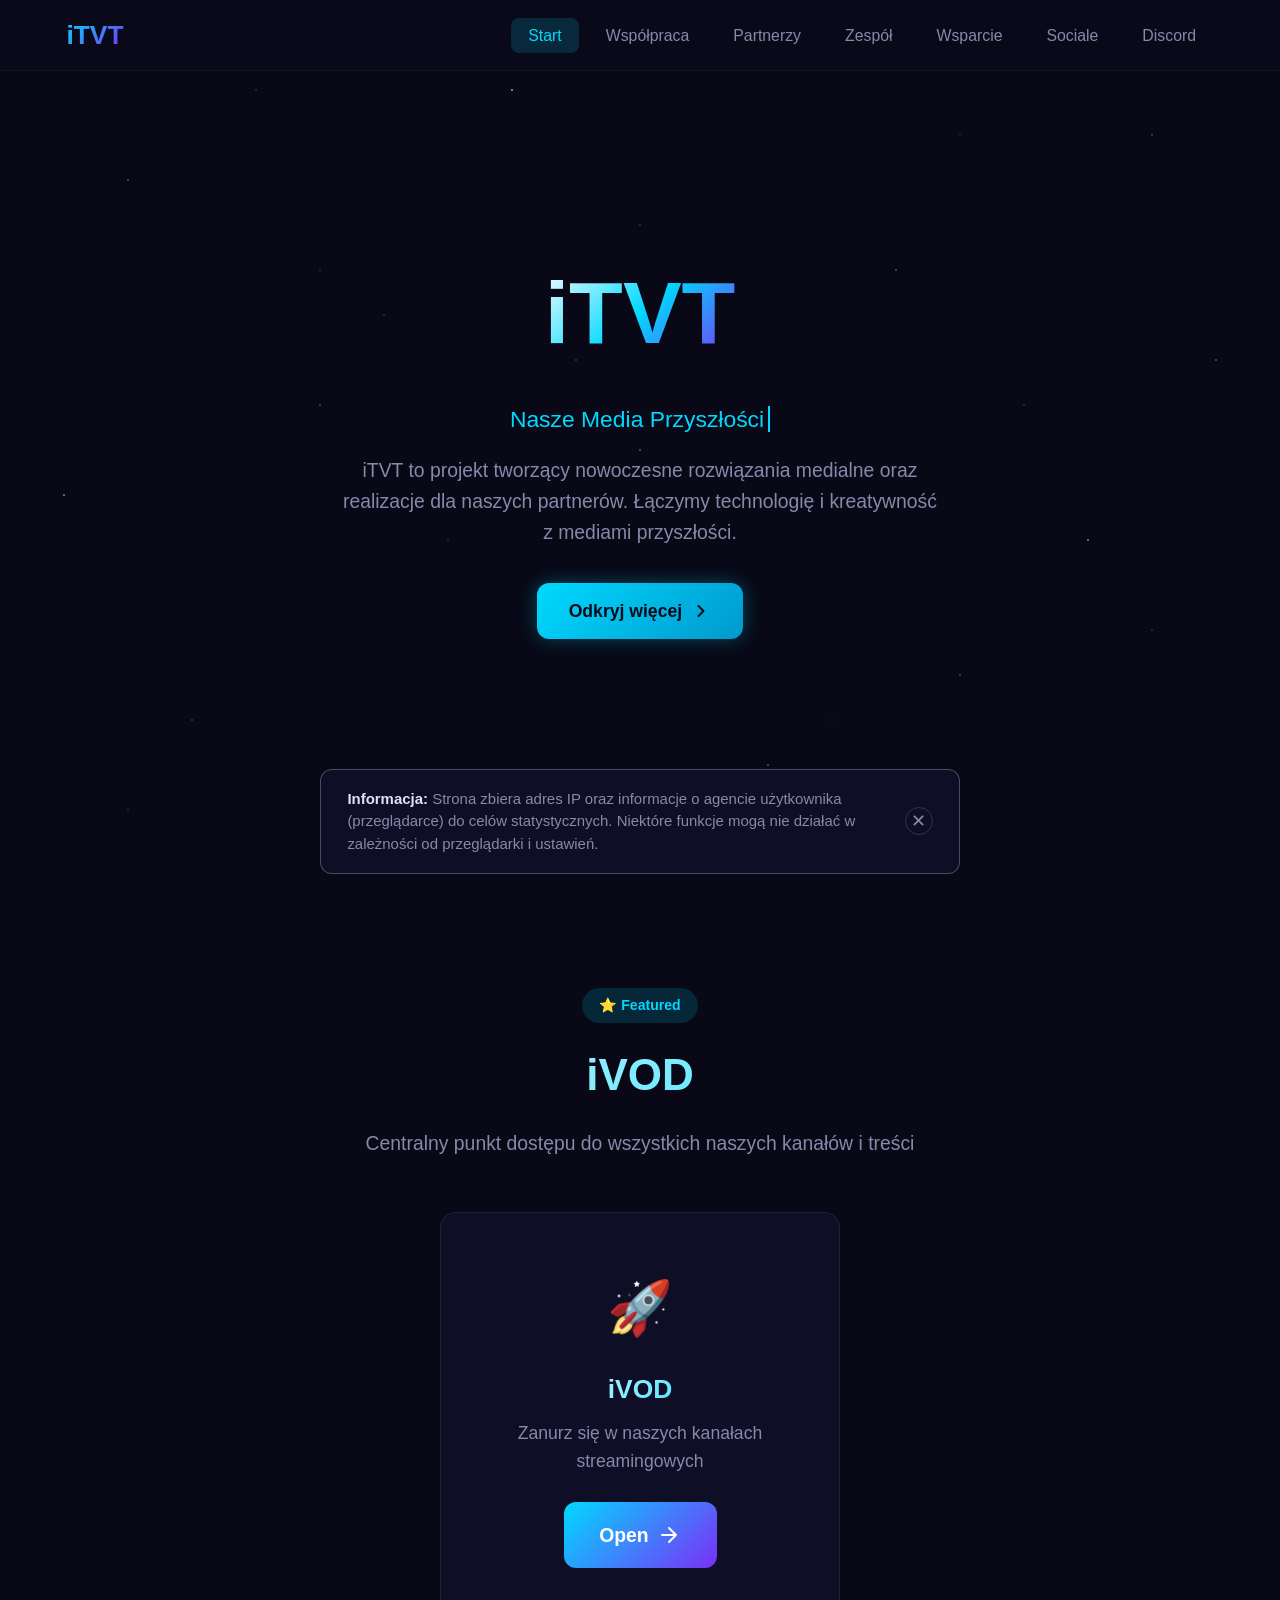
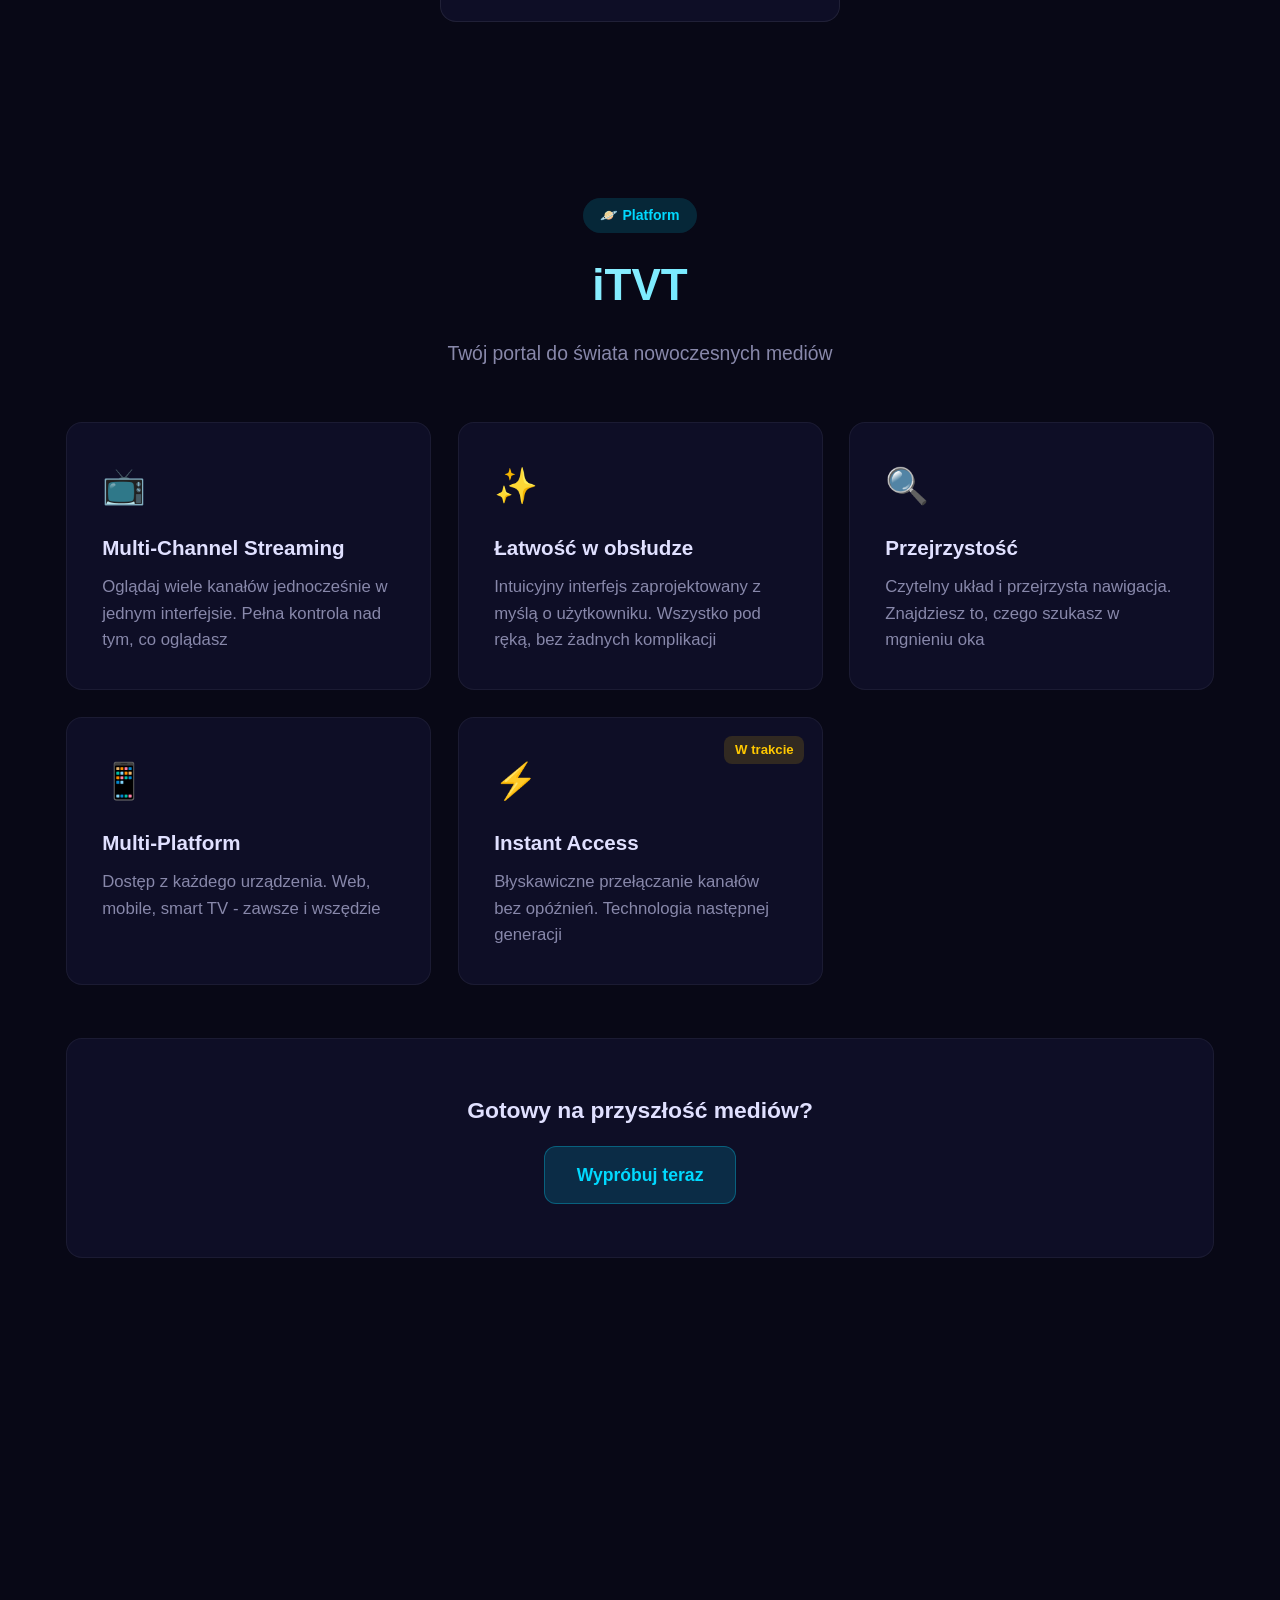
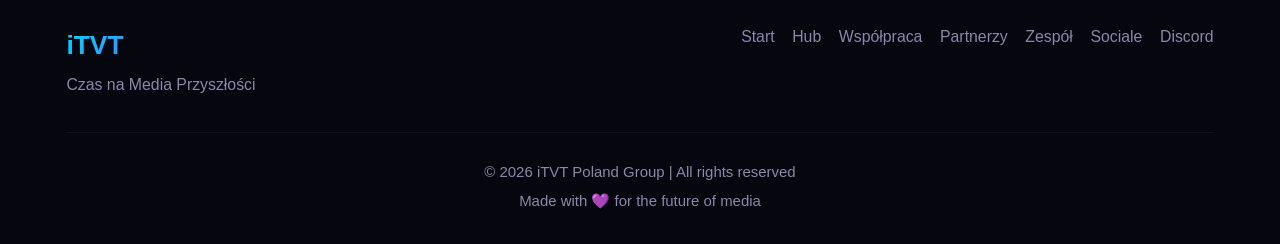
==== commit 3272ea1d: "Title tag optimization" ====
--- a/index.html
+++ b/index.html
@@ -3,7 +3,7 @@
 <head>
     <meta charset="UTF-8">
     <meta name="viewport" content="width=device-width, initial-scale=1.0">
-    <title>iTVT - Media Przyszłości | Network TV</title>
+    <title>iTVT - Media Przyszłości | Telewizja Internetowa IPTV</title>
     
     <!-- SEO Meta Tags -->
     <meta name="description" content="iTVT - Nowoczesna platforma telewizji internetowej typu IPTV. Dostęp do kanałów TV, aplikacje na Windows, Linux, macOS i Android. Dołącz do mediów przyszłości.">
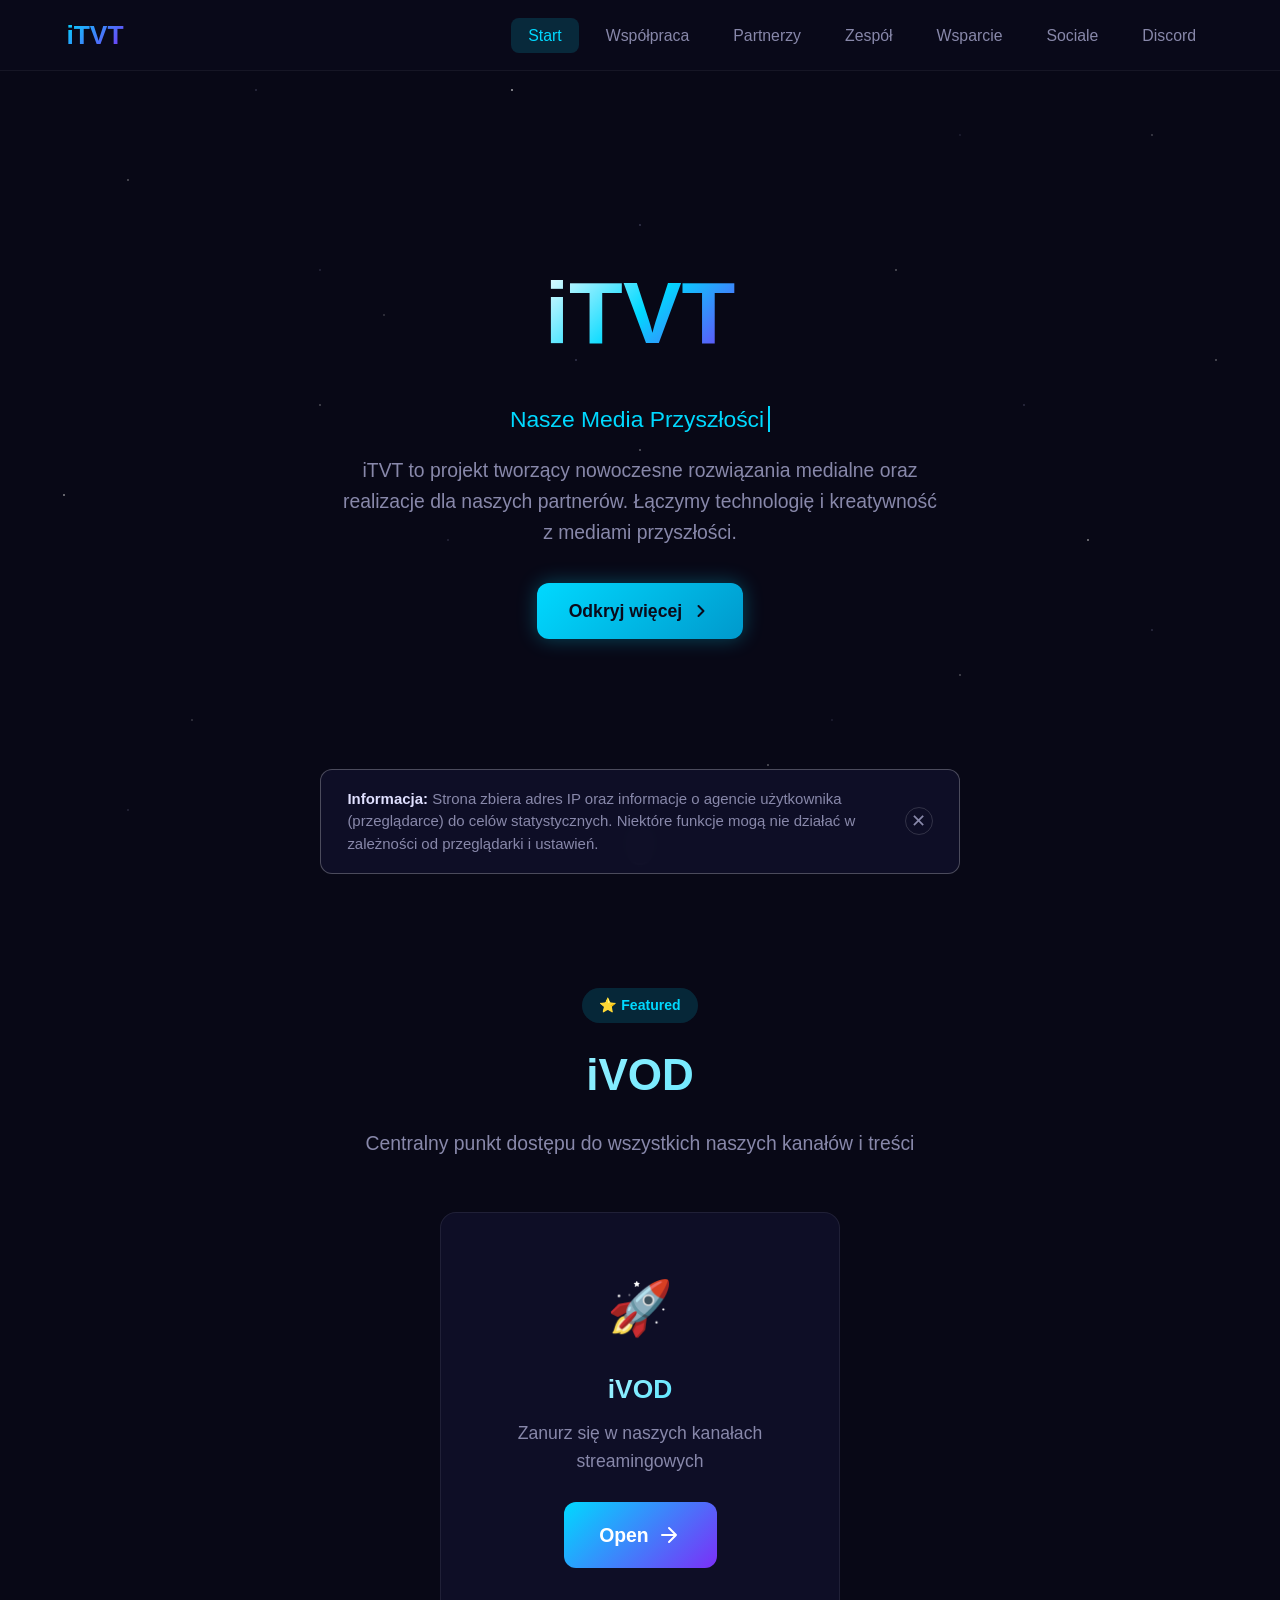
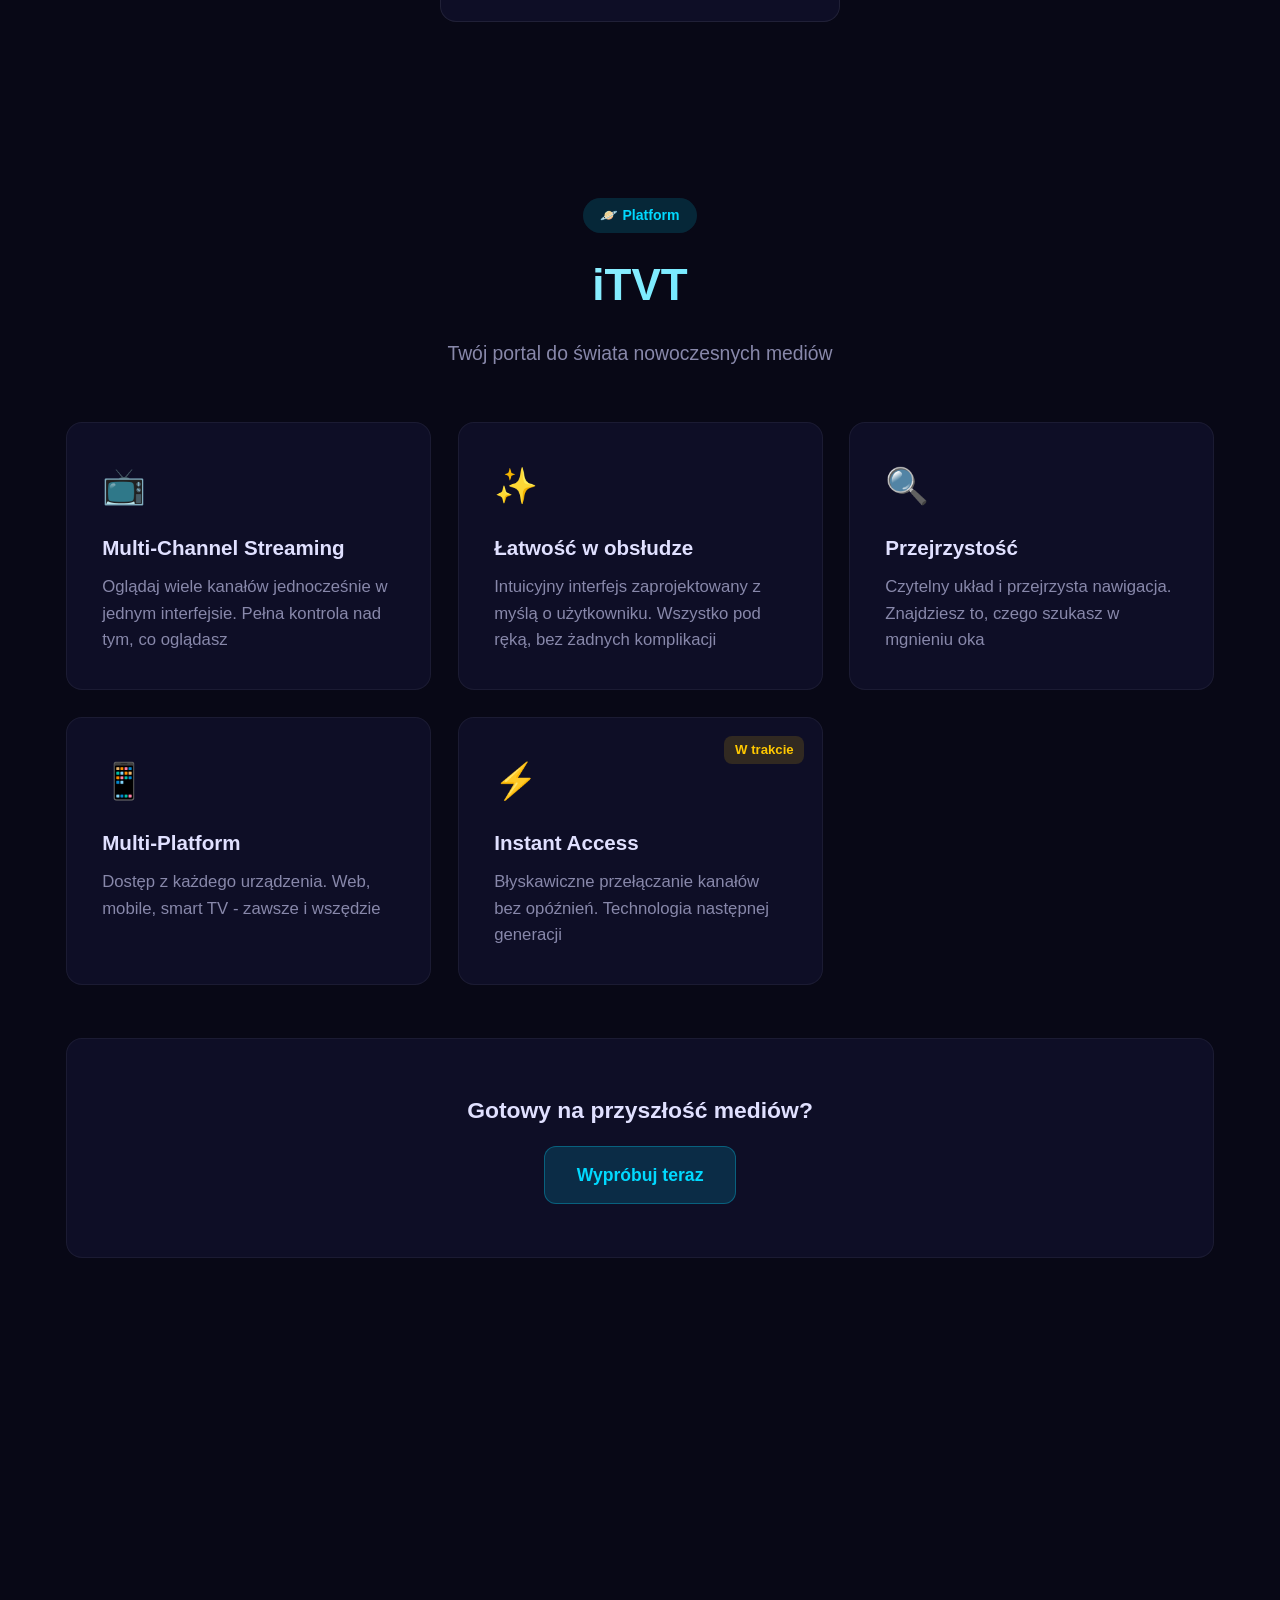
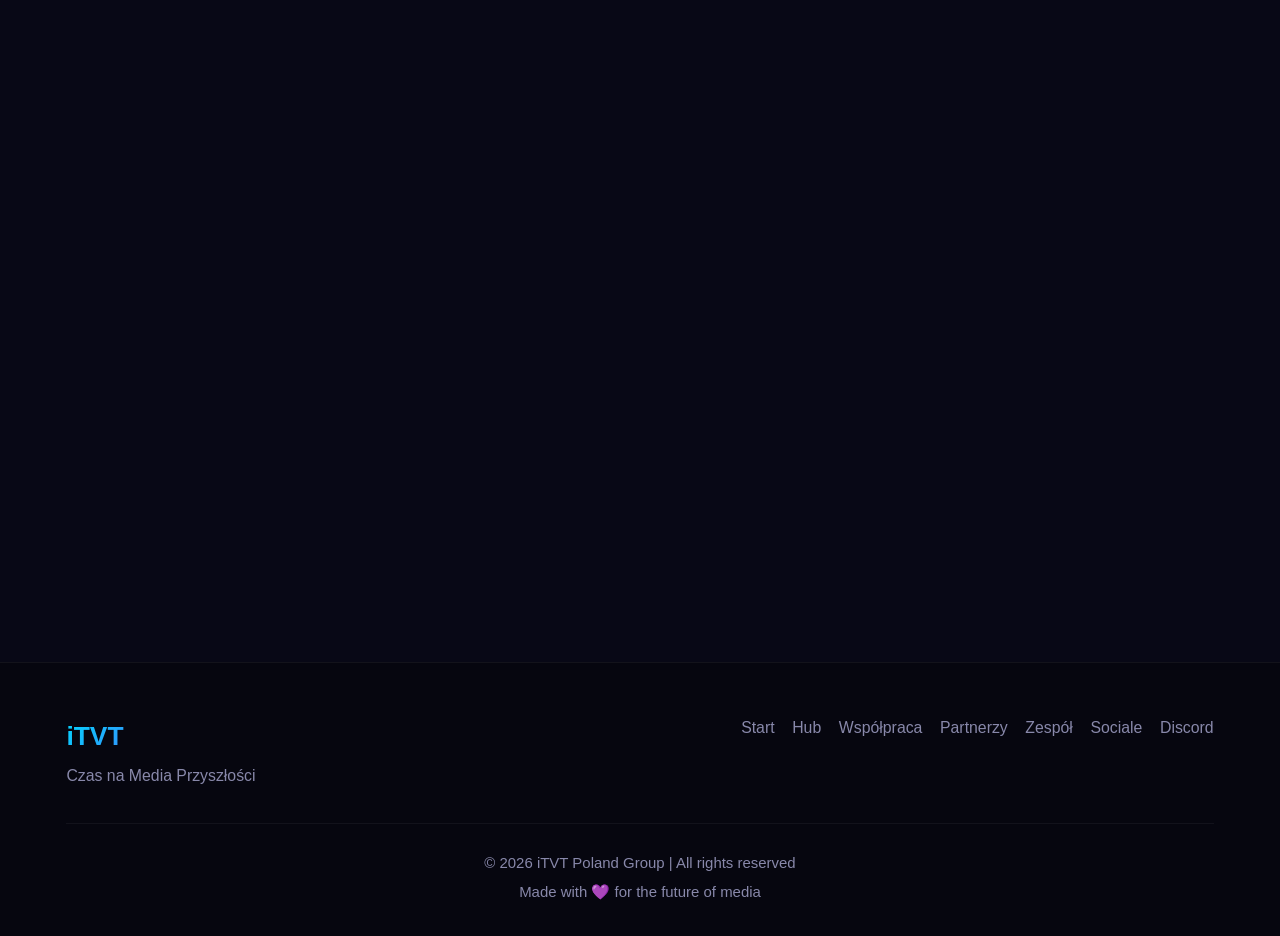
==== commit df97c5c2: "Added new section about us" ====
--- a/index.html
+++ b/index.html
@@ -57,10 +57,11 @@
     {
       "@context": "https://schema.org",
       "@type": "Organization",
-      "name": "iTVT",
+      "name": "iTVT Poland Group",
       "url": "https://itvt.xyz",
       "description": "Nowoczesna platforma telewizji internetowej IPTV. Dostęp do kanałów TV na każdym urządzeniu.",
-      "foundingDate": "2024",
+      "foundingDate": "2023-03-10",
+      "address": { "@type": "PostalAddress", "streetAddress": "Al. Solidarnosc 68/121", "addressLocality": "Warszawa", "postalCode": "00-240", "addressCountry": "PL" },
       "sameAs": [
         "https://youtube.com/@itvt_pl",
         "https://instagram.com/itvt_poland",
@@ -72,20 +73,6 @@
     
     <link rel="stylesheet" href="min/app.min.css">
 
-    <!-- <script>
-        var _paq = window._paq = window._paq || [];
-        _paq.push(["setDocumentTitle", document.domain + "/" + document.title]);
-        _paq.push(["setCookieDomain", "*.itvt.xyz"]);
-        _paq.push(['trackPageView']);
-        _paq.push(['enableLinkTracking']);
-        (function() {
-            var u="https://itvtxyz.matomo.cloud/";
-            _paq.push(['setTrackerUrl', u+'matomo.php']);
-            _paq.push(['setSiteId', '1']);
-            var d=document, g=d.createElement('script'), s=d.getElementsByTagName('script')[0];
-            g.async=true; g.src='https://cdn.matomo.cloud/itvtxyz.matomo.cloud/matomo.js'; s.parentNode.insertBefore(g,s);
-        })();
-    </script> -->
     <script src="https://scripts.itvt.xyz/user/" async></script>
 </head>
 <body>
@@ -249,6 +236,42 @@
                 <a href="#channels" class="btn btn-secondary">
                     <span>Wypróbuj teraz</span>
                 </a>
+            </div>
+        </div>
+    </section>
+
+
+    <!-- About Section -->
+    <section id="about" class="section about-section">
+        <div class="container">
+            <div class="section-header">
+                <span class="section-tag">📖 Więcej o nas</span>
+                <h2 class="section-title">Więcej o iTVT</h2>
+                <p class="section-description">
+                    Dowiedz się więcej o naszych zasobach technicznych i medialnych
+                </p>
+            </div>
+
+            <div class="about-grid">
+                <div class="about-card">
+                    <div class="about-icon">📝</div>
+                    <h3>Blog techniczny &amp; materiały prasowe</h3>
+                    <p>Zapoznaj się z naszym blogiem technicznym, gdzie dzielimy się wiedzą o IPTV, streamingu i nowych technologiach. Znajdziesz tam również materiały prasowe, informacje o aktualizacjach i szczegóły techniczne naszej platformy.</p>
+                    <a href="https://press.itvt.xyz" target="_blank" rel="noopener" class="about-link">
+                        <span>Odwiedź press.itvt.xyz</span>
+                        <span>→</span>
+                    </a>
+                </div>
+
+                <div class="about-card">
+                    <div class="about-icon">📊</div>
+                    <h3>Niezawodność naszych usług</h3>
+                    <p>Cenimy sobie niezawodność i stabilność działania. Sprawdź aktualny status naszej platformy, czas dostępności serwerów oraz ewentualne planowane przerwy techniczne na stronie naszego statusu.</p>
+                    <a href="https://status.itvt.xyz" target="_blank" rel="noopener" class="about-link">
+                        <span>Sprawdź status.itvt.xyz</span>
+                        <span>→</span>
+                    </a>
+                </div>
             </div>
         </div>
     </section>
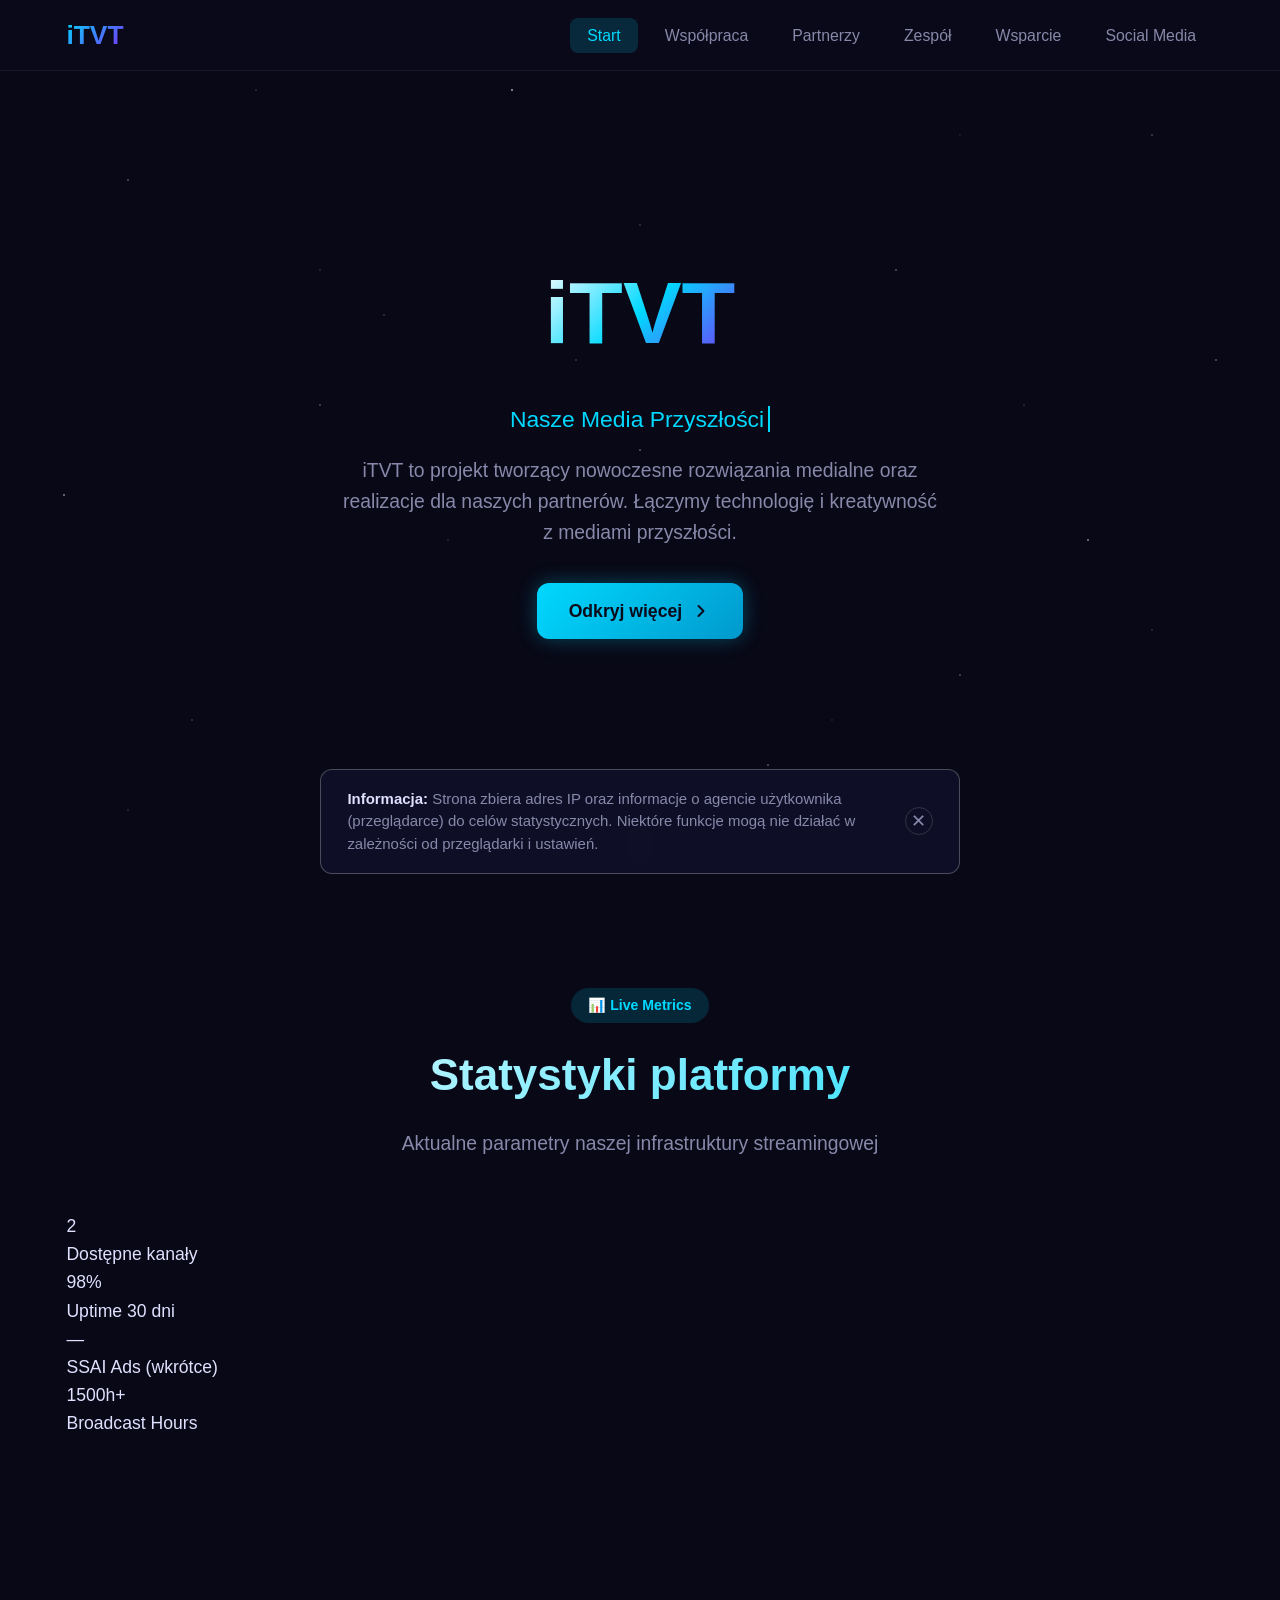
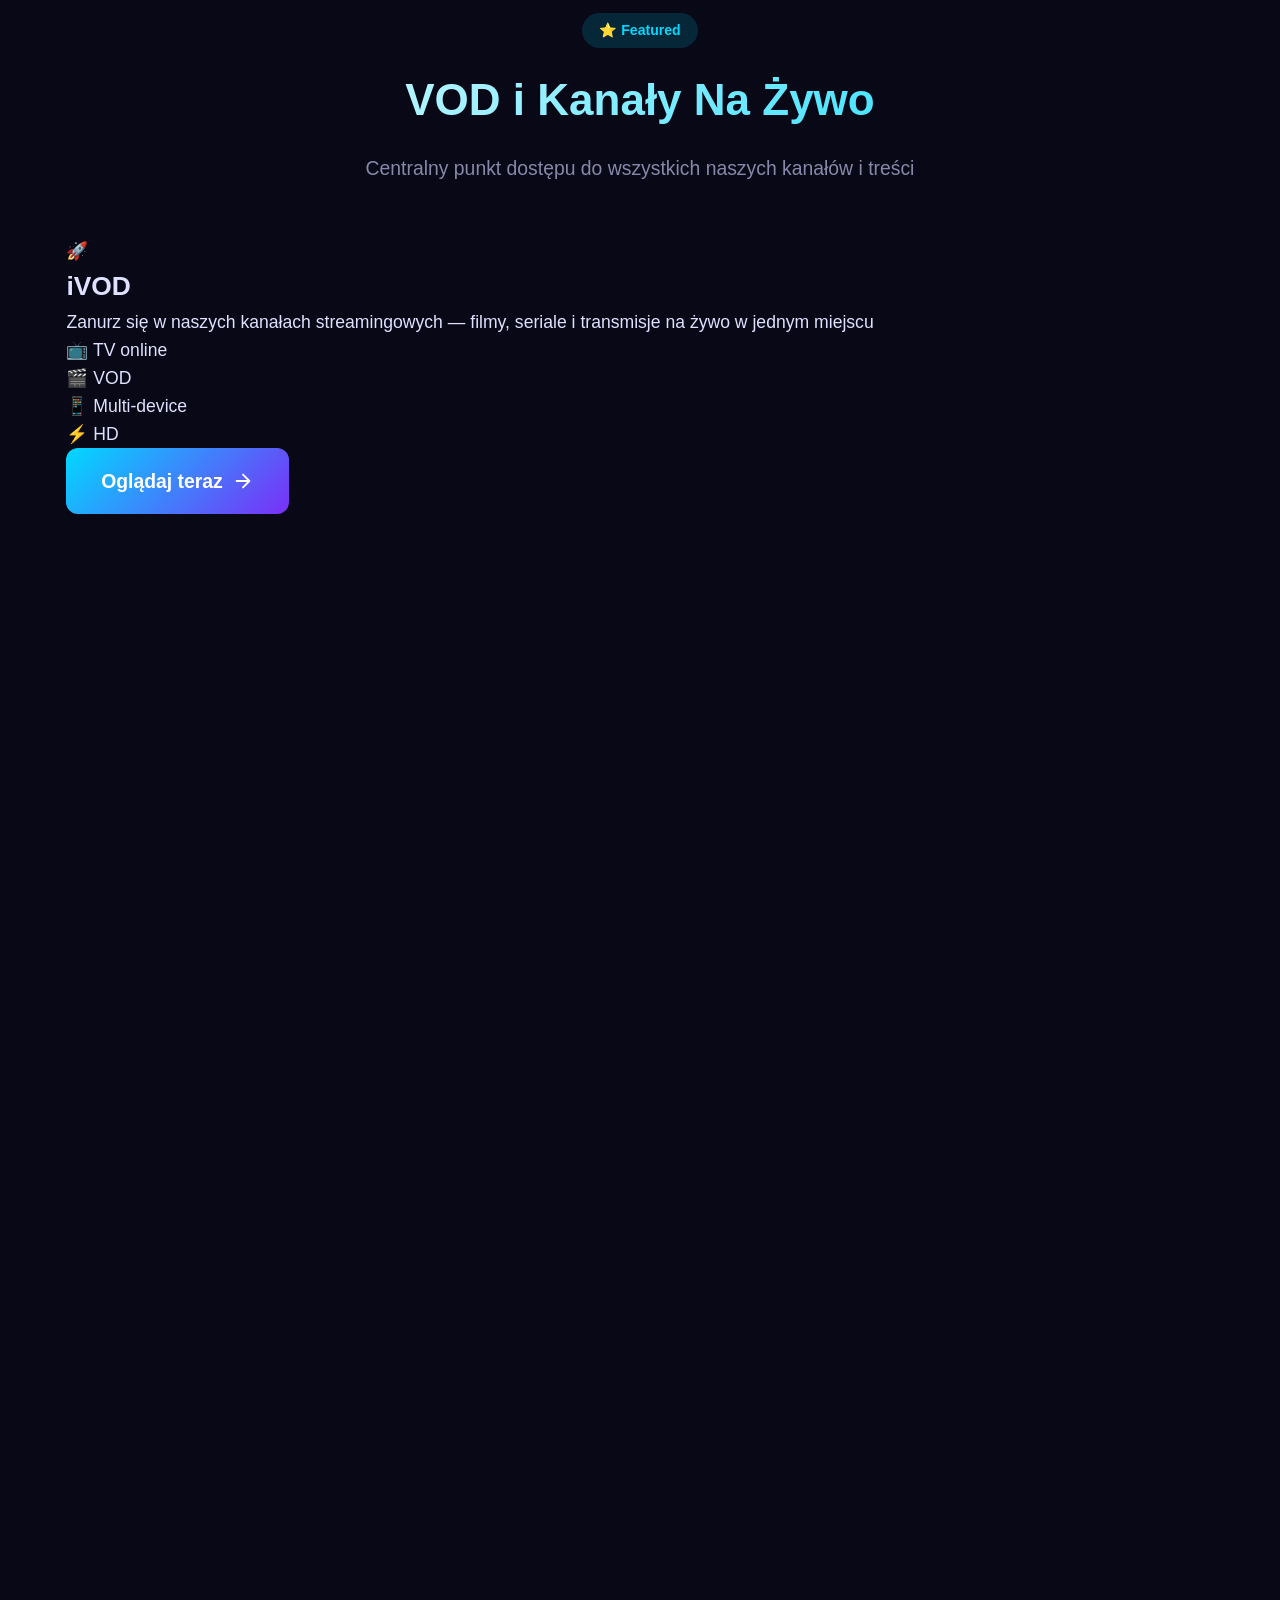
==== commit 0e2cd113: "Added live metrics + updated navigation Other notes - redesigned iVOD section - added about cards" ====
--- a/index.html
+++ b/index.html
@@ -106,8 +106,7 @@
                 <li><a href="#partners" class="nav-link">Partnerzy</a></li>
                 <li><a href="#team" class="nav-link">Zespół</a></li>
                 <li><a href="#support" class="nav-link">Wsparcie</a></li>
-                <li><a href="#social" class="nav-link">Sociale</a></li>
-                <li><a href="#discord" class="nav-link">Discord</a></li>
+                <li><a href="#social" class="nav-link">Social Media</a></li>
             </ul>
             <div class="nav-toggle" id="navToggle">
                 <span></span>
@@ -160,32 +159,79 @@
         <p>iTVT Poland Group — czas na media przyszłości. Network TV, streaming online, kanały TV, vod, multimedia, rozrywka i informacje w jednym miejscu. Nasze media przyszłości to gwarancja jakości, niezawodności i nowoczesnego podejścia do telewizji internetowej. Odkryj z nami nowy wymiar oglądania.</p>
     </div>
 
-    <!-- iTVT Hub Section -->
+    
+    <!-- Live Metrics Section -->
+    <section id="metrics" class="section metrics-section">
+        <div class="container">
+            <div class="section-header">
+                <span class="section-tag">📊 Live Metrics</span>
+                <h2 class="section-title">Statystyki platformy</h2>
+                <p class="section-description">
+                    Aktualne parametry naszej infrastruktury streamingowej
+                </p>
+            </div>
+
+            <div class="metrics-grid">
+                <div class="metric-card">
+                    <div class="metric-value">2</div>
+                    <div class="metric-label">Dostępne kanały</div>
+                </div>
+                <div class="metric-card">
+                    <div class="metric-value">98%</div>
+                    <div class="metric-label">Uptime 30 dni</div>
+                </div>
+                <div class="metric-card">
+                    <div class="metric-value">—</div>
+                    <div class="metric-label">SSAI Ads (wkrótce)</div>
+                </div>
+                <div class="metric-card">
+                    <div class="metric-value">1500h+</div>
+                    <div class="metric-label">Broadcast Hours</div>
+                </div>
+            </div>
+        </div>
+    </section>
+
+<!-- iTVT Hub Section -->
+    
     <section id="channels" class="section channels-section">
         <div class="container">
             <div class="section-header">
                 <span class="section-tag">⭐ Featured</span>
-                <h2 class="section-title">iVOD</h2>
+                <h2 class="section-title">VOD i Kanały Na Żywo</h2>
                 <p class="section-description">
                     Centralny punkt dostępu do wszystkich naszych kanałów i treści
                 </p>
             </div>
 
-            <div class="hub-showcase">
-                <div class="hub-card">
-                    <div class="hub-icon">🚀</div>
-                    <h3>iVOD</h3>
-                    <p>Zanurz się w naszych kanałach streamingowych</p>
+            <div class="ivod-showcase">
+                <div class="ivod-hero-card">
+                    <div class="ivod-icon">🚀</div>
+                    <h3 style="font-size:1.5rem;">iVOD</h3>
+                    <p>Zanurz się w naszych kanałach streamingowych — filmy, seriale i transmisje na żywo w jednym miejscu</p>
+
+                    <div class="ivod-badge-row">
+                        <div class="ivod-badge">📺 TV online</div>
+                        <div class="ivod-badge">🎬 VOD</div>
+                        <div class="ivod-badge">📱 Multi-device</div>
+                        <div class="ivod-badge">⚡ HD</div>
+                    </div>
+
                     <a href="https://vod.itvt.xyz" class="btn btn-hub">
-                        <span>Open</span>
-                        <svg width="24" height="24" viewBox="0 0 24 24" fill="none">
+                        <span>Oglądaj teraz</span>
+                        <svg width="22" height="22" viewBox="0 0 24 24" fill="none">
                             <path d="M5 12H19M19 12L12 5M19 12L12 19" stroke="currentColor" stroke-width="2" stroke-linecap="round" stroke-linejoin="round"/>
                         </svg>
                     </a>
                 </div>
-            </div>
-        </div>
-    </section>
+                    
+                    
+                    
+                </div>
+            </div>
+        </div>
+    </section>
+
 
     <!-- Hub Section -->
     <section id="hub" class="section hub-section">
@@ -403,7 +449,7 @@
                     <div class="partner-card">
                         <div class="partner-logo">🌟</div>
                         <h3>Oliwierdsn / HeXn</h3>
-                        <p>Nie wiemy jak to opisać tworzy wszystko (od gier, aż po vlogi)</p>
+                        <p>Wszechstronny twórca łączący świat gier, vlogów i treści rozrywkowych w autorskim stylu</p>
                     </div>
                 </a>
             </div>
@@ -748,8 +794,7 @@
                     <a href="#partnerships">Współpraca</a>
                     <a href="#partners">Partnerzy</a>
                     <a href="#team">Zespół</a>
-                    <a href="#social">Sociale</a>
-                    <a href="#discord">Discord</a>
+                    <a href="#social">Social Media</a>
                 </div>
             </div>
             <div class="footer-bottom">
--- a/min/app.min.css
+++ b/min/app.min.css
@@ -1 +1 @@
-*,*::before,*::after{box-sizing:border-box;margin:0;padding:0}:root{--primary:#00d9ff;--primary-dim:rgba(0,217,255,0.15);--bg:#080816;--bg-card:rgba(15,15,42,0.88);--text:#e0e0ff;--text-dim:#8888aa;--glow:0 0 20px rgba(0,217,255,0.3);--radius:16px;--transition:0.25s cubic-bezier(0.4,0,0.2,1)}html{font-size:110%;scroll-behavior:smooth;scroll-padding-top:4rem}body{font-family:-apple-system,BlinkMacSystemFont,'Segoe UI',Roboto,sans-serif;background:var(--bg);color:var(--text);line-height:1.6;overflow-x:hidden;min-height:100vh}a{color:inherit;text-decoration:none}img{max-width:100%;display:block}.preloader{position:fixed;inset:0;z-index:9999;display:flex;align-items:center;justify-content:center;background:var(--bg);transition:opacity 0.5s ease,visibility 0.5s ease}.preloader.hidden{opacity:0;visibility:hidden;pointer-events:none}.preloader-content{text-align:center}.rocket{font-size:3rem;animation:rocketFloat 0.8s ease-in-out infinite alternate;will-change:transform}@keyframes rocketFloat{from{transform:translateY(0)}to{transform:translateY(-10px)}}.preloader-title{font-size:2.5rem;font-weight:800;background:linear-gradient(135deg,var(--primary),#7b2ff7);-webkit-background-clip:text;-webkit-text-fill-color:transparent;margin:1rem 0}.loading-bar{width:200px;height:4px;background:rgba(255,255,255,0.1);border-radius:4px;overflow:hidden;margin:1rem auto}.loading-progress{width:100%;height:100%;background:linear-gradient(90deg,var(--primary),#7b2ff7);border-radius:4px;transform-origin:left;animation:loadProgress 1.8s ease-in-out infinite;will-change:transform}@keyframes loadProgress{0%{transform:scaleX(0.05)}50%{transform:scaleX(0.7)}100%{transform:scaleX(0.05)}}.loading-text{color:var(--text-dim);font-size:0.9rem}.stars-container{position:fixed;inset:0;z-index:0;overflow:hidden;pointer-events:none;contain:layout style paint}.stars,.stars2{position:absolute;inset:0;will-change:transform}.stars{background:transparent}.stars2{background:transparent}.stars::after,.stars2::after{content:'';position:absolute;inset:0}.stars::after{background-image:radial-gradient(1px 1px at 10% 20%,rgba(255,255,255,0.8),transparent),radial-gradient(1px 1px at 25% 45%,rgba(255,255,255,0.7),transparent),radial-gradient(1.5px 1.5px at 40% 10%,rgba(255,255,255,0.9),transparent),radial-gradient(1px 1px at 55% 70%,rgba(255,255,255,0.6),transparent),radial-gradient(1px 1px at 70% 30%,rgba(255,255,255,0.8),transparent),radial-gradient(1.5px 1.5px at 85% 60%,rgba(255,255,255,0.7),transparent),radial-gradient(1px 1px at 15% 80%,rgba(255,255,255,0.5),transparent),radial-gradient(1px 1px at 50% 50%,rgba(255,255,255,0.9),transparent),radial-gradient(1px 1px at 90% 15%,rgba(255,255,255,0.6),transparent),radial-gradient(1.5px 1.5px at 5% 55%,rgba(255,255,255,0.7),transparent),radial-gradient(1px 1px at 60% 85%,rgba(255,255,255,0.8),transparent),radial-gradient(1px 1px at 30% 35%,rgba(255,255,255,0.5),transparent),radial-gradient(1px 1px at 75% 75%,rgba(255,255,255,0.7),transparent),radial-gradient(1.5px 1.5px at 45% 90%,rgba(255,255,255,0.6),transparent),radial-gradient(1px 1px at 95% 40%,rgba(255,255,255,0.8),transparent)}.stars2::after{background-image:radial-gradient(1px 1px at 20% 10%,rgba(200,200,255,0.5),transparent),radial-gradient(1px 1px at 35% 60%,rgba(200,200,255,0.4),transparent),radial-gradient(1px 1px at 50% 25%,rgba(200,200,255,0.6),transparent),radial-gradient(1px 1px at 65% 80%,rgba(200,200,255,0.3),transparent),radial-gradient(1px 1px at 80% 45%,rgba(200,200,255,0.5),transparent),radial-gradient(1px 1px at 10% 90%,rgba(200,200,255,0.4),transparent),radial-gradient(1px 1px at 45% 40%,rgba(200,200,255,0.6),transparent),radial-gradient(1px 1px at 75% 15%,rgba(200,200,255,0.3),transparent),radial-gradient(1px 1px at 90% 70%,rgba(200,200,255,0.5),transparent),radial-gradient(1px 1px at 25% 30%,rgba(200,200,255,0.4),transparent);animation:twinkle 6s ease-in-out infinite alternate;will-change:opacity}@keyframes twinkle{0%{opacity:0.4}50%{opacity:0.7}100%{opacity:0.4}}.sr-only{position:absolute;width:1px;height:1px;padding:0;margin:-1px;overflow:hidden;clip:rect(0,0,0,0);white-space:nowrap;border:0}.container{max-width:1200px;margin:0 auto;padding:0 1.5rem;position:relative;z-index:1}.section{padding:5rem 0;position:relative;content-visibility:auto;contain-intrinsic-size:600px}.section-header{text-align:center;margin-bottom:3rem}.section-tag{display:inline-block;background:var(--primary-dim);color:var(--primary);padding:0.35rem 1rem;border-radius:20px;font-size:0.8rem;font-weight:600;margin-bottom:1rem}.section-title{font-size:2.5rem;font-weight:800;background:linear-gradient(135deg,#fff,var(--primary));-webkit-background-clip:text;-webkit-text-fill-color:transparent;margin-bottom:1rem}.section-description{color:var(--text-dim);max-width:600px;margin:0 auto;font-size:1.1rem}.navbar{position:fixed;top:0;left:0;right:0;z-index:1000;background:rgba(10,10,26,0.85);backdrop-filter:blur(12px);-webkit-backdrop-filter:blur(12px);border-bottom:1px solid rgba(255,255,255,0.05);transition:transform var(--transition)}.navbar.hidden-nav{transform:translateY(-100%)}.nav-container{max-width:1200px;margin:0 auto;padding:0.8rem 1.5rem;display:flex;align-items:center;justify-content:space-between}.nav-logo .logo-text{font-size:1.5rem;font-weight:800;background:linear-gradient(135deg,var(--primary),#7b2ff7);-webkit-background-clip:text;-webkit-text-fill-color:transparent}.nav-menu{display:flex;gap:0.5rem;list-style:none}.nav-link{padding:0.5rem 1rem;border-radius:8px;font-size:0.9rem;font-weight:500;color:var(--text-dim);transition:color var(--transition),background var(--transition)}.nav-link:hover,.nav-link.active{color:var(--primary);background:var(--primary-dim)}.nav-toggle{display:none;flex-direction:column;gap:5px;cursor:pointer;padding:4px}.nav-toggle span{display:block;width:24px;height:2px;background:var(--text);border-radius:2px;transition:transform var(--transition),opacity var(--transition)}.nav-toggle.active span:nth-child(1){transform:rotate(45deg)translate(5px,5px)}.nav-toggle.active span:nth-child(2){opacity:0}.nav-toggle.active span:nth-child(3){transform:rotate(-45deg)translate(5px,-5px)}.hero-section{min-height:100vh;display:flex;align-items:center;justify-content:center;text-align:center;padding-top:4rem}.hero-content{max-width:800px}.hero-title{font-size:5rem;font-weight:900}.glitch{background:linear-gradient(135deg,#fff,var(--primary),#7b2ff7);-webkit-background-clip:text;-webkit-text-fill-color:transparent;position:relative}.hero-subtitle{margin:1rem 0;font-size:1.3rem}.typing-text{color:var(--primary);border-right:2px solid var(--primary);padding-right:4px;animation:cursorBlink 0.8s step-end infinite;will-change:border-color}@keyframes cursorBlink{50%{border-color:transparent}}.hero-description{color:var(--text-dim);max-width:600px;margin:0 auto 2rem;font-size:1.1rem}.btn{display:inline-flex;align-items:center;gap:0.5rem;padding:0.8rem 1.8rem;border-radius:12px;font-weight:600;font-size:1rem;border:none;cursor:pointer;transition:transform var(--transition),box-shadow var(--transition);will-change:transform}.btn:hover{transform:translateY(-2px)}.btn:active{transform:translateY(0)}.btn-primary{background:linear-gradient(135deg,var(--primary),#0099cc);color:#0a0a1a;box-shadow:var(--glow)}.btn-primary:hover{box-shadow:0 0 30px rgba(0,217,255,0.5)}.btn-secondary{background:var(--primary-dim);color:var(--primary);border:1px solid rgba(0,217,255,0.3)}.btn-large{padding:1rem 2.5rem;font-size:1.1rem}.btn-hub{background:linear-gradient(135deg,var(--primary),#7b2ff7);color:white;padding:1rem 2rem;font-size:1.1rem}.scroll-indicator{position:absolute;bottom:2rem;left:50%;transform:translateX(-50%)}.mouse{width:24px;height:38px;border:2px solid var(--text-dim);border-radius:12px;position:relative}.mouse::after{content:'';position:absolute;top:6px;left:50%;width:3px;height:8px;background:var(--primary);border-radius:2px;transform:translateX(-50%);animation:scrollWheel 1.5s ease-in-out infinite;will-change:transform}@keyframes scrollWheel{0%{transform:translateX(-50%)translateY(0);opacity:1}100%{transform:translateX(-50%)translateY(12px);opacity:0}}.hub-showcase{display:flex;justify-content:center}.hub-card{background:var(--bg-card);border:1px solid rgba(255,255,255,0.08);border-radius:var(--radius);padding:3rem;text-align:center;max-width:400px;width:100%;transition:transform var(--transition),border-color var(--transition);will-change:transform}.hub-card:hover{transform:translateY(-4px);border-color:var(--primary)}.hub-icon{font-size:3rem;margin-bottom:1rem}.hub-card h3{font-size:1.5rem;margin-bottom:0.5rem;background:linear-gradient(135deg,#fff,var(--primary));-webkit-background-clip:text;-webkit-text-fill-color:transparent}.hub-card p{color:var(--text-dim);margin-bottom:1.5rem}.hub-features{display:grid;grid-template-columns:repeat(auto-fit,minmax(280px,1fr));gap:1.5rem;margin-bottom:3rem}.feature-card{background:var(--bg-card);border:1px solid rgba(255,255,255,0.06);border-radius:var(--radius);padding:2rem;transition:transform var(--transition),border-color var(--transition);will-change:transform;position:relative}.feature-card:hover{transform:translateY(-3px);border-color:rgba(0,217,255,0.2)}.feature-badge{position:absolute;top:1rem;right:1rem;background:rgba(255,200,0,0.15);color:#ffc800;padding:0.2rem 0.6rem;border-radius:8px;font-size:0.75rem;font-weight:600}.feature-icon{font-size:2rem;margin-bottom:1rem}.feature-card h3{margin-bottom:0.5rem}.feature-card p{color:var(--text-dim);font-size:0.95rem}.hub-cta{text-align:center;background:var(--bg-card);border:1px solid rgba(255,255,255,0.06);border-radius:var(--radius);padding:3rem}.hub-cta h3{margin-bottom:1rem;font-size:1.3rem}.partnerships-grid{display:grid;grid-template-columns:repeat(auto-fit,minmax(300px,1fr));gap:1.5rem;margin-bottom:3rem}.partnership-card{background:var(--bg-card);border:1px solid rgba(255,255,255,0.06);border-radius:var(--radius);padding:2rem;transition:transform var(--transition);will-change:transform}.partnership-card:hover{transform:translateY(-3px)}.partnership-header{display:flex;justify-content:space-between;align-items:center;margin-bottom:1rem}.partnership-logo{font-size:2rem}.partnership-status{font-size:0.8rem;padding:0.25rem 0.75rem;border-radius:20px;background:rgba(0,255,100,0.15);color:#00ff64}.partnership-status.coming-soon{background:rgba(255,200,0,0.15);color:#ffc800}.partnership-card h3{margin-bottom:0.5rem}.partnership-card > p{color:var(--text-dim);font-size:0.95rem;margin-bottom:1.5rem}.partnership-stats{display:flex;gap:2rem}.stat{display:flex;flex-direction:column}.stat-value{font-size:1.3rem;font-weight:700;color:var(--primary)}.stat-label{font-size:0.8rem;color:var(--text-dim)}.partnership-cta{text-align:center;background:linear-gradient(135deg,var(--bg-card),rgba(0,217,255,0.05));border:1px solid rgba(0,217,255,0.1);border-radius:var(--radius);padding:3rem;display:flex;align-items:center;justify-content:space-between;flex-wrap:wrap;gap:1.5rem}.cta-content h3{font-size:1.3rem;margin-bottom:0.3rem}.cta-content p{color:var(--text-dim)}.partners-grid{display:grid;grid-template-columns:repeat(auto-fit,minmax(280px,1fr));gap:1.5rem;margin-bottom:3rem}.partner-link{display:flex}.partner-card{background:var(--bg-card);border:1px solid rgba(255,255,255,0.06);border-radius:var(--radius);padding:2rem;transition:transform var(--transition),border-color var(--transition);will-change:transform;flex:1;display:flex;flex-direction:column}.partner-card:hover{transform:translateY(-3px);border-color:rgba(0,217,255,0.2)}.partner-logo{font-size:2.5rem;margin-bottom:1rem}.partner-card h4{margin-bottom:0.3rem}.partner-card p{color:var(--text-dim);font-size:0.9rem;flex:1}.partners-cta{text-align:center;background:var(--bg-card);border:1px solid rgba(255,255,255,0.06);border-radius:var(--radius);padding:3rem}.partners-cta h3{margin-bottom:0.5rem}.partners-cta p{color:var(--text-dim);margin-bottom:1.5rem}.team-grid{display:grid;grid-template-columns:repeat(auto-fit,minmax(280px,1fr));gap:2rem;max-width:700px;margin:0 auto}.team-card{background:var(--bg-card);border:1px solid rgba(255,255,255,0.06);border-radius:var(--radius);padding:2rem;text-align:center;transition:transform var(--transition);will-change:transform}.team-card:hover{transform:translateY(-3px)}.team-avatar{position:relative;width:100px;height:100px;margin:0 auto 1.5rem}.avatar-placeholder{width:100%;height:100%;border-radius:50%;background:var(--primary-dim);display:flex;align-items:center;justify-content:center;font-size:2.5rem;position:relative;z-index:1}.avatar-glow{position:absolute;inset:-4px;border-radius:50%;border:2px solid transparent;background:linear-gradient(135deg,var(--primary),#7b2ff7)border-box;-webkit-mask:linear-gradient(#fff 0 0)padding-box,linear-gradient(#fff 0 0);mask:linear-gradient(#fff 0 0)padding-box,linear-gradient(#fff 0 0);-webkit-mask-composite:xor;mask-composite:exclude}.team-card h3{margin-bottom:0.3rem;font-size:1.1rem}.team-role{color:var(--primary);font-size:0.85rem;font-weight:600;display:block;margin-bottom:1rem}.team-card p{color:var(--text-dim);font-size:0.9rem;margin-bottom:1rem}.team-social{display:flex;justify-content:center;gap:0.5rem}.social-icon{width:36px;height:36px;border-radius:50%;background:rgba(255,255,255,0.05);display:flex;align-items:center;justify-content:center;font-size:1rem;transition:background var(--transition)}.social-icon:hover{background:var(--primary-dim)}.support-main{display:flex;justify-content:center}.support-card{background:var(--bg-card);border:1px solid rgba(255,255,255,0.06);border-radius:var(--radius);padding:3rem;text-align:center;max-width:600px;width:100%}.support-icon{margin-bottom:1.5rem;color:var(--primary)}.support-card h3{font-size:1.5rem;margin-bottom:1rem}.support-description{color:var(--text-dim);margin-bottom:2rem}.support-features{display:grid;gap:1rem;margin-bottom:2rem;text-align:left}.support-feature{display:flex;gap:1rem;align-items:flex-start}.support-feature .feature-icon{font-size:1.3rem;margin-bottom:0}.support-feature h4{font-size:0.95rem;margin-bottom:0.15rem}.support-feature p{color:var(--text-dim);font-size:0.85rem}.support-btn{margin-bottom:1rem}.support-thanks{color:var(--text-dim);font-size:0.9rem}.social-category{margin-bottom:3rem}.social-category:last-child{margin-bottom:0}.category-title{display:flex;align-items:center;gap:0.5rem;margin-bottom:1.5rem;font-size:1.2rem;color:var(--text)}.category-icon{font-size:1.2rem}.social-grid{display:grid;gap:1rem}.social-card{display:flex;align-items:center;gap:1rem;background:var(--bg-card);border:1px solid rgba(255,255,255,0.06);border-radius:var(--radius);padding:1.2rem 1.5rem;transition:transform var(--transition),border-color var(--transition);will-change:transform}.social-card:hover{transform:translateX(4px);border-color:rgba(0,217,255,0.2)}.social-icon-large{flex-shrink:0;width:48px;height:48px;color:var(--primary)}.social-info{flex:1;min-width:0}.social-info h4{font-size:1rem;margin-bottom:0.15rem}.social-info p{color:var(--primary);font-size:0.85rem}.social-meta{color:var(--text-dim);font-size:0.8rem}.social-arrow{font-size:1.2rem;color:var(--text-dim);transition:transform var(--transition)}.social-card:hover .social-arrow{transform:translateX(4px)}.youtube{border-left:3px solid #ff0000}.instagram{border-left:3px solid #f58529}.tiktok{border-left:3px solid #fff}.instagram-studio{border-left:3px solid #833ab4}.github{border-left:3px solid #c0c0c0}.discord-main{display:flex;justify-content:center}.discord-card{background:var(--bg-card);border:1px solid rgba(255,255,255,0.06);border-radius:var(--radius);padding:3rem;text-align:center;max-width:600px;width:100%;transition:transform var(--transition);will-change:transform}.discord-card:hover{transform:translateY(-3px)}.discord-icon{color:#5865f2;margin-bottom:1.5rem}.discord-card h3{font-size:1.5rem;margin-bottom:1rem}.discord-description{color:var(--text-dim);margin-bottom:2rem}.discord-features{display:grid;gap:1rem;margin-bottom:2rem;text-align:left}.discord-feature{display:flex;gap:1rem;align-items:flex-start}.discord-feature .feature-icon{font-size:1.3rem;margin-bottom:0}.discord-feature h4{font-size:0.95rem;margin-bottom:0.15rem}.discord-feature p{color:var(--text-dim);font-size:0.85rem}.footer{background:rgba(0,0,0,0.3);border-top:1px solid rgba(255,255,255,0.05);padding:3rem 0 1.5rem}.footer-content{display:flex;justify-content:space-between;align-items:flex-start;flex-wrap:wrap;gap:2rem;margin-bottom:2rem}.footer-brand h3{font-size:1.5rem;background:linear-gradient(135deg,var(--primary),#7b2ff7);-webkit-background-clip:text;-webkit-text-fill-color:transparent;margin-bottom:0.3rem}.footer-brand p{color:var(--text-dim);font-size:0.9rem}.footer-links{display:flex;flex-wrap:wrap;gap:1rem}.footer-links a{color:var(--text-dim);font-size:0.9rem;transition:color var(--transition)}.footer-links a:hover{color:var(--primary)}.footer-bottom{text-align:center;padding-top:1.5rem;border-top:1px solid rgba(255,255,255,0.05)}.footer-bottom p{color:var(--text-dim);font-size:0.85rem;margin-bottom:0.3rem}.back-to-top{position:fixed;bottom:2rem;right:2rem;z-index:900;width:48px;height:48px;border-radius:50%;background:var(--primary-dim);border:1px solid rgba(0,217,255,0.3);color:var(--primary);cursor:pointer;display:flex;align-items:center;justify-content:center;opacity:0;visibility:hidden;transition:opacity var(--transition),visibility var(--transition),transform var(--transition);will-change:transform}.back-to-top.visible{opacity:1;visibility:visible}.back-to-top:hover{transform:translateY(-3px);background:rgba(0,217,255,0.25)}@media(max-width:768px){.section{padding:3rem 0;content-visibility:auto}.hero-title{font-size:3rem}.section-title{font-size:2rem}.nav-menu{position:fixed;top:60px;left:0;right:0;flex-direction:column;gap:0;background:rgba(10,10,26,0.98);backdrop-filter:blur(12px);-webkit-backdrop-filter:blur(12px);border-bottom:1px solid rgba(255,255,255,0.05);padding:0.75rem 0;transform:translateY(-110%);transition:transform var(--transition)}.nav-menu.active{transform:translateY(0)}.nav-link{display:flex;padding:1.2rem 2rem;border-radius:0}.nav-link:hover{background:var(--primary-dim)}.nav-toggle{display:flex}.partnership-cta{flex-direction:column;text-align:center}.footer-content{flex-direction:column;text-align:center;align-items:center}.footer-links{justify-content:center}}@media(max-width:480px){.hero-title{font-size:2.2rem}.hub-card{padding:2rem}.support-card{padding:2rem}.discord-card{padding:2rem}}.info-banner{position:fixed;bottom:1.5rem;left:50%;z-index:999;transform:translateX(-50%);background:rgba(15,15,40,0.95);backdrop-filter:blur(10px);-webkit-backdrop-filter:blur(10px);border:1px solid rgba(255,255,255,0.25);border-radius:12px;padding:1rem 1.5rem;max-width:640px;width:calc(100% - 3rem);display:flex;align-items:center;gap:1rem;font-size:0.85rem;color:var(--text-dim);opacity:0;visibility:hidden;transition:opacity 0.4s ease,visibility 0.4s ease,transform 0.4s ease;transform:translateX(-50%)translateY(20px)}.info-banner.visible{opacity:1;visibility:visible;transform:translateX(-50%)translateY(0)}.info-banner p{flex:1;margin:0;line-height:1.5}.info-banner strong{color:var(--text)}.info-banner-close{flex-shrink:0;width:28px;height:28px;border-radius:50%;border:1px solid rgba(255,255,255,0.15);background:transparent;color:var(--text-dim);cursor:pointer;display:flex;align-items:center;justify-content:center;font-size:1rem;transition:background var(--transition),color var(--transition)}.info-banner-close:hover{background:var(--primary-dim);color:var(--primary)}@media(max-width:480px){.info-banner{flex-direction:column;text-align:center;padding:1rem;font-size:0.8rem}.info-banner-close{align-self:flex-end}}@media(prefers-reduced-motion:reduce){*,*::before,*::after{animation-duration:0.01ms !important;animation-iteration-count:1 !important;transition-duration:0.01ms !important}html{scroll-behavior:auto}.rocket{animation:none}.loading-progress{animation:none;background-size:200% 100%}.stars2::after{animation:none;opacity:0.5}.typing-text{animation:none;border-right-style:solid}.mouse::after{animation:none;opacity:0.5}.btn:hover,.hub-card:hover,.feature-card:hover,.partnership-card:hover,.partner-card:hover,.team-card:hover,.social-card:hover,.discord-card:hover,.back-to-top:hover{transform:none}}+*,*::before,*::after{box-sizing:border-box;margin:0;padding:0}:root{--primary:#00d9ff;--primary-dim:rgba(0,217,255,0.15);--bg:#080816;--bg-card:rgba(15,15,42,0.88);--text:#e0e0ff;--text-dim:#8888aa;--glow:0 0 20px rgba(0,217,255,0.3);--radius:16px;--transition:0.25s cubic-bezier(0.4,0,0.2,1)}html{font-size:110%;scroll-behavior:smooth;scroll-padding-top:4rem}body{font-family:-apple-system,BlinkMacSystemFont,'Segoe UI',Roboto,sans-serif;background:var(--bg);color:var(--text);line-height:1.6;overflow-x:hidden;min-height:100vh}a{color:inherit;text-decoration:none}img{max-width:100%;display:block}.preloader{position:fixed;inset:0;z-index:9999;display:flex;align-items:center;justify-content:center;background:var(--bg);transition:opacity 0.5s ease,visibility 0.5s ease}.preloader.hidden{opacity:0;visibility:hidden;pointer-events:none}.preloader-content{text-align:center}.rocket{font-size:3rem;animation:rocketFloat 0.8s ease-in-out infinite alternate;will-change:transform}@keyframes rocketFloat{from{transform:translateY(0)}to{transform:translateY(-10px)}}.preloader-title{font-size:2.5rem;font-weight:800;background:linear-gradient(135deg,var(--primary),#7b2ff7);-webkit-background-clip:text;-webkit-text-fill-color:transparent;margin:1rem 0}.loading-bar{width:200px;height:4px;background:rgba(255,255,255,0.1);border-radius:4px;overflow:hidden;margin:1rem auto}.loading-progress{width:100%;height:100%;background:linear-gradient(90deg,var(--primary),#7b2ff7);border-radius:4px;transform-origin:left;animation:loadProgress 1.8s ease-in-out infinite;will-change:transform}@keyframes loadProgress{0%{transform:scaleX(0.05)}50%{transform:scaleX(0.7)}100%{transform:scaleX(0.05)}}.loading-text{color:var(--text-dim);font-size:0.9rem}.stars-container{position:fixed;inset:0;z-index:0;overflow:hidden;pointer-events:none;contain:layout style paint}.stars,.stars2{position:absolute;inset:0;will-change:transform}.stars{background:transparent}.stars2{background:transparent}.stars::after,.stars2::after{content:'';position:absolute;inset:0}.stars::after{background-image:radial-gradient(1px 1px at 10% 20%,rgba(255,255,255,0.8),transparent),radial-gradient(1px 1px at 25% 45%,rgba(255,255,255,0.7),transparent),radial-gradient(1.5px 1.5px at 40% 10%,rgba(255,255,255,0.9),transparent),radial-gradient(1px 1px at 55% 70%,rgba(255,255,255,0.6),transparent),radial-gradient(1px 1px at 70% 30%,rgba(255,255,255,0.8),transparent),radial-gradient(1.5px 1.5px at 85% 60%,rgba(255,255,255,0.7),transparent),radial-gradient(1px 1px at 15% 80%,rgba(255,255,255,0.5),transparent),radial-gradient(1px 1px at 50% 50%,rgba(255,255,255,0.9),transparent),radial-gradient(1px 1px at 90% 15%,rgba(255,255,255,0.6),transparent),radial-gradient(1.5px 1.5px at 5% 55%,rgba(255,255,255,0.7),transparent),radial-gradient(1px 1px at 60% 85%,rgba(255,255,255,0.8),transparent),radial-gradient(1px 1px at 30% 35%,rgba(255,255,255,0.5),transparent),radial-gradient(1px 1px at 75% 75%,rgba(255,255,255,0.7),transparent),radial-gradient(1.5px 1.5px at 45% 90%,rgba(255,255,255,0.6),transparent),radial-gradient(1px 1px at 95% 40%,rgba(255,255,255,0.8),transparent)}.stars2::after{background-image:radial-gradient(1px 1px at 20% 10%,rgba(200,200,255,0.5),transparent),radial-gradient(1px 1px at 35% 60%,rgba(200,200,255,0.4),transparent),radial-gradient(1px 1px at 50% 25%,rgba(200,200,255,0.6),transparent),radial-gradient(1px 1px at 65% 80%,rgba(200,200,255,0.3),transparent),radial-gradient(1px 1px at 80% 45%,rgba(200,200,255,0.5),transparent),radial-gradient(1px 1px at 10% 90%,rgba(200,200,255,0.4),transparent),radial-gradient(1px 1px at 45% 40%,rgba(200,200,255,0.6),transparent),radial-gradient(1px 1px at 75% 15%,rgba(200,200,255,0.3),transparent),radial-gradient(1px 1px at 90% 70%,rgba(200,200,255,0.5),transparent),radial-gradient(1px 1px at 25% 30%,rgba(200,200,255,0.4),transparent);animation:twinkle 6s ease-in-out infinite alternate;will-change:opacity}@keyframes twinkle{0%{opacity:0.4}50%{opacity:0.7}100%{opacity:0.4}}.sr-only{position:absolute;width:1px;height:1px;padding:0;margin:-1px;overflow:hidden;clip:rect(0,0,0,0);white-space:nowrap;border:0}.container{max-width:1200px;margin:0 auto;padding:0 1.5rem;position:relative;z-index:1}.section{padding:5rem 0;position:relative;content-visibility:auto;contain-intrinsic-size:600px}.section-header{text-align:center;margin-bottom:3rem}.section-tag{display:inline-block;background:var(--primary-dim);color:var(--primary);padding:0.35rem 1rem;border-radius:20px;font-size:0.8rem;font-weight:600;margin-bottom:1rem}.section-title{font-size:2.5rem;font-weight:800;background:linear-gradient(135deg,#fff,var(--primary));-webkit-background-clip:text;-webkit-text-fill-color:transparent;margin-bottom:1rem}.section-description{color:var(--text-dim);max-width:600px;margin:0 auto;font-size:1.1rem}.about-grid{display:grid;grid-template-columns:repeat(auto-fit,minmax(280px,1fr));gap:1.5rem}.about-card{background:var(--bg-card);border:1px solid rgba(255,255,255,0.06);border-radius:var(--radius);padding:2rem;transition:transform var(--transition),border-color var(--transition);will-change:transform}.about-card:hover{transform:translateY(-3px);border-color:rgba(0,217,255,0.2)}.about-icon{font-size:2rem;margin-bottom:1rem}.about-card h3{margin-bottom:0.75rem;font-size:1.15rem}.about-card p{color:var(--text-dim);font-size:0.95rem;margin-bottom:1.25rem;line-height:1.6}.about-link{display:inline-flex;align-items:center;gap:0.4rem;color:var(--primary);font-weight:600;font-size:0.9rem;transition:gap var(--transition)}.about-link:hover{gap:0.7rem}.navbar{position:fixed;top:0;left:0;right:0;z-index:1000;background:rgba(10,10,26,0.85);backdrop-filter:blur(12px);-webkit-backdrop-filter:blur(12px);border-bottom:1px solid rgba(255,255,255,0.05);transition:transform var(--transition)}.navbar.hidden-nav{transform:translateY(-100%)}.nav-container{max-width:1200px;margin:0 auto;padding:0.8rem 1.5rem;display:flex;align-items:center;justify-content:space-between}.nav-logo .logo-text{font-size:1.5rem;font-weight:800;background:linear-gradient(135deg,var(--primary),#7b2ff7);-webkit-background-clip:text;-webkit-text-fill-color:transparent}.nav-menu{display:flex;gap:0.5rem;list-style:none}.nav-link{padding:0.5rem 1rem;border-radius:8px;font-size:0.9rem;font-weight:500;color:var(--text-dim);transition:color var(--transition),background var(--transition)}.nav-link:hover,.nav-link.active{color:var(--primary);background:var(--primary-dim)}.nav-toggle{display:none;flex-direction:column;gap:5px;cursor:pointer;padding:4px}.nav-toggle span{display:block;width:24px;height:2px;background:var(--text);border-radius:2px;transition:transform var(--transition),opacity var(--transition)}.nav-toggle.active span:nth-child(1){transform:rotate(45deg)translate(5px,5px)}.nav-toggle.active span:nth-child(2){opacity:0}.nav-toggle.active span:nth-child(3){transform:rotate(-45deg)translate(5px,-5px)}.hero-section{min-height:100vh;display:flex;align-items:center;justify-content:center;text-align:center;padding-top:4rem}.hero-content{max-width:800px}.hero-title{font-size:5rem;font-weight:900}.glitch{background:linear-gradient(135deg,#fff,var(--primary),#7b2ff7);-webkit-background-clip:text;-webkit-text-fill-color:transparent;position:relative}.hero-subtitle{margin:1rem 0;font-size:1.3rem}.typing-text{color:var(--primary);border-right:2px solid var(--primary);padding-right:4px;animation:cursorBlink 0.8s step-end infinite;will-change:border-color}@keyframes cursorBlink{50%{border-color:transparent}}.hero-description{color:var(--text-dim);max-width:600px;margin:0 auto 2rem;font-size:1.1rem}.btn{display:inline-flex;align-items:center;gap:0.5rem;padding:0.8rem 1.8rem;border-radius:12px;font-weight:600;font-size:1rem;border:none;cursor:pointer;transition:transform var(--transition),box-shadow var(--transition);will-change:transform}.btn:hover{transform:translateY(-2px)}.btn:active{transform:translateY(0)}.btn-primary{background:linear-gradient(135deg,var(--primary),#0099cc);color:#0a0a1a;box-shadow:var(--glow)}.btn-primary:hover{box-shadow:0 0 30px rgba(0,217,255,0.5)}.btn-secondary{background:var(--primary-dim);color:var(--primary);border:1px solid rgba(0,217,255,0.3)}.btn-large{padding:1rem 2.5rem;font-size:1.1rem}.btn-hub{background:linear-gradient(135deg,var(--primary),#7b2ff7);color:white;padding:1rem 2rem;font-size:1.1rem}.scroll-indicator{position:absolute;bottom:2rem;left:50%;transform:translateX(-50%)}.mouse{width:24px;height:38px;border:2px solid var(--text-dim);border-radius:12px;position:relative}.mouse::after{content:'';position:absolute;top:6px;left:50%;width:3px;height:8px;background:var(--primary);border-radius:2px;transform:translateX(-50%);animation:scrollWheel 1.5s ease-in-out infinite;will-change:transform}@keyframes scrollWheel{0%{transform:translateX(-50%)translateY(0);opacity:1}100%{transform:translateX(-50%)translateY(12px);opacity:0}}.hub-showcase{display:flex;justify-content:center}.hub-card{background:var(--bg-card);border:1px solid rgba(255,255,255,0.08);border-radius:var(--radius);padding:3rem;text-align:center;max-width:400px;width:100%;transition:transform var(--transition),border-color var(--transition);will-change:transform}.hub-card:hover{transform:translateY(-4px);border-color:var(--primary)}.hub-icon{font-size:3rem;margin-bottom:1rem}.hub-card h3{font-size:1.5rem;margin-bottom:0.5rem;background:linear-gradient(135deg,#fff,var(--primary));-webkit-background-clip:text;-webkit-text-fill-color:transparent}.hub-card p{color:var(--text-dim);margin-bottom:1.5rem}.hub-features{display:grid;grid-template-columns:repeat(auto-fit,minmax(280px,1fr));gap:1.5rem;margin-bottom:3rem}.feature-card{background:var(--bg-card);border:1px solid rgba(255,255,255,0.06);border-radius:var(--radius);padding:2rem;transition:transform var(--transition),border-color var(--transition);will-change:transform;position:relative}.feature-card:hover{transform:translateY(-3px);border-color:rgba(0,217,255,0.2)}.feature-badge{position:absolute;top:1rem;right:1rem;background:rgba(255,200,0,0.15);color:#ffc800;padding:0.2rem 0.6rem;border-radius:8px;font-size:0.75rem;font-weight:600}.feature-icon{font-size:2rem;margin-bottom:1rem}.feature-card h3{margin-bottom:0.5rem}.feature-card p{color:var(--text-dim);font-size:0.95rem}.hub-cta{text-align:center;background:var(--bg-card);border:1px solid rgba(255,255,255,0.06);border-radius:var(--radius);padding:3rem}.hub-cta h3{margin-bottom:1rem;font-size:1.3rem}.partnerships-grid{display:grid;grid-template-columns:repeat(auto-fit,minmax(300px,1fr));gap:1.5rem;margin-bottom:3rem}.partnership-card{background:var(--bg-card);border:1px solid rgba(255,255,255,0.06);border-radius:var(--radius);padding:2rem;transition:transform var(--transition);will-change:transform}.partnership-card:hover{transform:translateY(-3px)}.partnership-header{display:flex;justify-content:space-between;align-items:center;margin-bottom:1rem}.partnership-logo{font-size:2rem}.partnership-status{font-size:0.8rem;padding:0.25rem 0.75rem;border-radius:20px;background:rgba(0,255,100,0.15);color:#00ff64}.partnership-status.coming-soon{background:rgba(255,200,0,0.15);color:#ffc800}.partnership-card h3{margin-bottom:0.5rem}.partnership-card > p{color:var(--text-dim);font-size:0.95rem;margin-bottom:1.5rem}.partnership-stats{display:flex;gap:2rem}.stat{display:flex;flex-direction:column}.stat-value{font-size:1.3rem;font-weight:700;color:var(--primary)}.stat-label{font-size:0.8rem;color:var(--text-dim)}.partnership-cta{text-align:center;background:linear-gradient(135deg,var(--bg-card),rgba(0,217,255,0.05));border:1px solid rgba(0,217,255,0.1);border-radius:var(--radius);padding:3rem;display:flex;align-items:center;justify-content:space-between;flex-wrap:wrap;gap:1.5rem}.cta-content h3{font-size:1.3rem;margin-bottom:0.3rem}.cta-content p{color:var(--text-dim)}.partners-grid{display:grid;grid-template-columns:repeat(auto-fit,minmax(280px,1fr));gap:1.5rem;margin-bottom:3rem}.partner-link{display:flex}.partner-card{background:var(--bg-card);border:1px solid rgba(255,255,255,0.06);border-radius:var(--radius);padding:2rem;transition:transform var(--transition),border-color var(--transition);will-change:transform;flex:1;display:flex;flex-direction:column}.partner-card:hover{transform:translateY(-3px);border-color:rgba(0,217,255,0.2)}.partner-logo{font-size:2.5rem;margin-bottom:1rem}.partner-card h4{margin-bottom:0.3rem}.partner-card p{color:var(--text-dim);font-size:0.9rem;flex:1}.partners-cta{text-align:center;background:var(--bg-card);border:1px solid rgba(255,255,255,0.06);border-radius:var(--radius);padding:3rem}.partners-cta h3{margin-bottom:0.5rem}.partners-cta p{color:var(--text-dim);margin-bottom:1.5rem}.team-grid{display:grid;grid-template-columns:repeat(auto-fit,minmax(280px,1fr));gap:2rem;max-width:700px;margin:0 auto}.team-card{background:var(--bg-card);border:1px solid rgba(255,255,255,0.06);border-radius:var(--radius);padding:2rem;text-align:center;transition:transform var(--transition);will-change:transform}.team-card:hover{transform:translateY(-3px)}.team-avatar{position:relative;width:100px;height:100px;margin:0 auto 1.5rem}.avatar-placeholder{width:100%;height:100%;border-radius:50%;background:var(--primary-dim);display:flex;align-items:center;justify-content:center;font-size:2.5rem;position:relative;z-index:1}.avatar-glow{position:absolute;inset:-4px;border-radius:50%;border:2px solid transparent;background:linear-gradient(135deg,var(--primary),#7b2ff7)border-box;-webkit-mask:linear-gradient(#fff 0 0)padding-box,linear-gradient(#fff 0 0);mask:linear-gradient(#fff 0 0)padding-box,linear-gradient(#fff 0 0);-webkit-mask-composite:xor;mask-composite:exclude}.team-card h3{margin-bottom:0.3rem;font-size:1.1rem}.team-role{color:var(--primary);font-size:0.85rem;font-weight:600;display:block;margin-bottom:1rem}.team-card p{color:var(--text-dim);font-size:0.9rem;margin-bottom:1rem}.team-social{display:flex;justify-content:center;gap:0.5rem}.social-icon{width:36px;height:36px;border-radius:50%;background:rgba(255,255,255,0.05);display:flex;align-items:center;justify-content:center;font-size:1rem;transition:background var(--transition)}.social-icon:hover{background:var(--primary-dim)}.support-main{display:flex;justify-content:center}.support-card{background:var(--bg-card);border:1px solid rgba(255,255,255,0.06);border-radius:var(--radius);padding:3rem;text-align:center;max-width:600px;width:100%}.support-icon{margin-bottom:1.5rem;color:var(--primary)}.support-card h3{font-size:1.5rem;margin-bottom:1rem}.support-description{color:var(--text-dim);margin-bottom:2rem}.support-features{display:grid;gap:1rem;margin-bottom:2rem;text-align:left}.support-feature{display:flex;gap:1rem;align-items:flex-start}.support-feature .feature-icon{font-size:1.3rem;margin-bottom:0}.support-feature h4{font-size:0.95rem;margin-bottom:0.15rem}.support-feature p{color:var(--text-dim);font-size:0.85rem}.support-btn{margin-bottom:1rem}.support-thanks{color:var(--text-dim);font-size:0.9rem}.social-category{margin-bottom:3rem}.social-category:last-child{margin-bottom:0}.category-title{display:flex;align-items:center;gap:0.5rem;margin-bottom:1.5rem;font-size:1.2rem;color:var(--text)}.category-icon{font-size:1.2rem}.social-grid{display:grid;gap:1rem}.social-card{display:flex;align-items:center;gap:1rem;background:var(--bg-card);border:1px solid rgba(255,255,255,0.06);border-radius:var(--radius);padding:1.2rem 1.5rem;transition:transform var(--transition),border-color var(--transition);will-change:transform}.social-card:hover{transform:translateX(4px);border-color:rgba(0,217,255,0.2)}.social-icon-large{flex-shrink:0;width:48px;height:48px;color:var(--primary)}.social-info{flex:1;min-width:0}.social-info h4{font-size:1rem;margin-bottom:0.15rem}.social-info p{color:var(--primary);font-size:0.85rem}.social-meta{color:var(--text-dim);font-size:0.8rem}.social-arrow{font-size:1.2rem;color:var(--text-dim);transition:transform var(--transition)}.social-card:hover .social-arrow{transform:translateX(4px)}.youtube{border-left:3px solid #ff0000}.instagram{border-left:3px solid #f58529}.tiktok{border-left:3px solid #fff}.instagram-studio{border-left:3px solid #833ab4}.github{border-left:3px solid #c0c0c0}.discord-main{display:flex;justify-content:center}.discord-card{background:var(--bg-card);border:1px solid rgba(255,255,255,0.06);border-radius:var(--radius);padding:3rem;text-align:center;max-width:600px;width:100%;transition:transform var(--transition);will-change:transform}.discord-card:hover{transform:translateY(-3px)}.discord-icon{color:#5865f2;margin-bottom:1.5rem}.discord-card h3{font-size:1.5rem;margin-bottom:1rem}.discord-description{color:var(--text-dim);margin-bottom:2rem}.discord-features{display:grid;gap:1rem;margin-bottom:2rem;text-align:left}.discord-feature{display:flex;gap:1rem;align-items:flex-start}.discord-feature .feature-icon{font-size:1.3rem;margin-bottom:0}.discord-feature h4{font-size:0.95rem;margin-bottom:0.15rem}.discord-feature p{color:var(--text-dim);font-size:0.85rem}.footer{background:rgba(0,0,0,0.3);border-top:1px solid rgba(255,255,255,0.05);padding:3rem 0 1.5rem}.footer-content{display:flex;justify-content:space-between;align-items:flex-start;flex-wrap:wrap;gap:2rem;margin-bottom:2rem}.footer-brand h3{font-size:1.5rem;background:linear-gradient(135deg,var(--primary),#7b2ff7);-webkit-background-clip:text;-webkit-text-fill-color:transparent;margin-bottom:0.3rem}.footer-brand p{color:var(--text-dim);font-size:0.9rem}.footer-links{display:flex;flex-wrap:wrap;gap:1rem}.footer-links a{color:var(--text-dim);font-size:0.9rem;transition:color var(--transition)}.footer-links a:hover{color:var(--primary)}.footer-bottom{text-align:center;padding-top:1.5rem;border-top:1px solid rgba(255,255,255,0.05)}.footer-bottom p{color:var(--text-dim);font-size:0.85rem;margin-bottom:0.3rem}.back-to-top{position:fixed;bottom:2rem;right:2rem;z-index:900;width:48px;height:48px;border-radius:50%;background:var(--primary-dim);border:1px solid rgba(0,217,255,0.3);color:var(--primary);cursor:pointer;display:flex;align-items:center;justify-content:center;opacity:0;visibility:hidden;transition:opacity var(--transition),visibility var(--transition),transform var(--transition);will-change:transform}.back-to-top.visible{opacity:1;visibility:visible}.back-to-top:hover{transform:translateY(-3px);background:rgba(0,217,255,0.25)}@media(max-width:768px){.section{padding:3rem 0;content-visibility:auto}.hero-title{font-size:3rem}.section-title{font-size:2rem}.nav-menu{position:fixed;top:60px;left:0;right:0;flex-direction:column;gap:0;background:rgba(10,10,26,0.98);backdrop-filter:blur(12px);-webkit-backdrop-filter:blur(12px);border-bottom:1px solid rgba(255,255,255,0.05);padding:0.75rem 0;transform:translateY(-110%);transition:transform var(--transition)}.nav-menu.active{transform:translateY(0)}.nav-link{display:flex;padding:1.2rem 2rem;border-radius:0}.nav-link:hover{background:var(--primary-dim)}.nav-toggle{display:flex}.partnership-cta{flex-direction:column;text-align:center}.footer-content{flex-direction:column;text-align:center;align-items:center}.footer-links{justify-content:center}}@media(max-width:480px){.hero-title{font-size:2.2rem}.hub-card{padding:2rem}.support-card{padding:2rem}.discord-card{padding:2rem}}.info-banner{position:fixed;bottom:1.5rem;left:50%;z-index:999;transform:translateX(-50%);background:rgba(15,15,40,0.95);backdrop-filter:blur(10px);-webkit-backdrop-filter:blur(10px);border:1px solid rgba(255,255,255,0.25);border-radius:12px;padding:1rem 1.5rem;max-width:640px;width:calc(100% - 3rem);display:flex;align-items:center;gap:1rem;font-size:0.85rem;color:var(--text-dim);opacity:0;visibility:hidden;transition:opacity 0.4s ease,visibility 0.4s ease,transform 0.4s ease;transform:translateX(-50%)translateY(20px)}.info-banner.visible{opacity:1;visibility:visible;transform:translateX(-50%)translateY(0)}.info-banner p{flex:1;margin:0;line-height:1.5}.info-banner strong{color:var(--text)}.info-banner-close{flex-shrink:0;width:28px;height:28px;border-radius:50%;border:1px solid rgba(255,255,255,0.15);background:transparent;color:var(--text-dim);cursor:pointer;display:flex;align-items:center;justify-content:center;font-size:1rem;transition:background var(--transition),color var(--transition)}.info-banner-close:hover{background:var(--primary-dim);color:var(--primary)}@media(max-width:480px){.info-banner{flex-direction:column;text-align:center;padding:1rem;font-size:0.8rem}.info-banner-close{align-self:flex-end}}@media(prefers-reduced-motion:reduce){*,*::before,*::after{animation-duration:0.01ms !important;animation-iteration-count:1 !important;transition-duration:0.01ms !important}html{scroll-behavior:auto}.rocket{animation:none}.loading-progress{animation:none;background-size:200% 100%}.stars2::after{animation:none;opacity:0.5}.typing-text{animation:none;border-right-style:solid}.mouse::after{animation:none;opacity:0.5}.btn:hover,.hub-card:hover,.feature-card:hover,.partnership-card:hover,.partner-card:hover,.team-card:hover,.social-card:hover,.discord-card:hover,.back-to-top:hover{transform:none}}
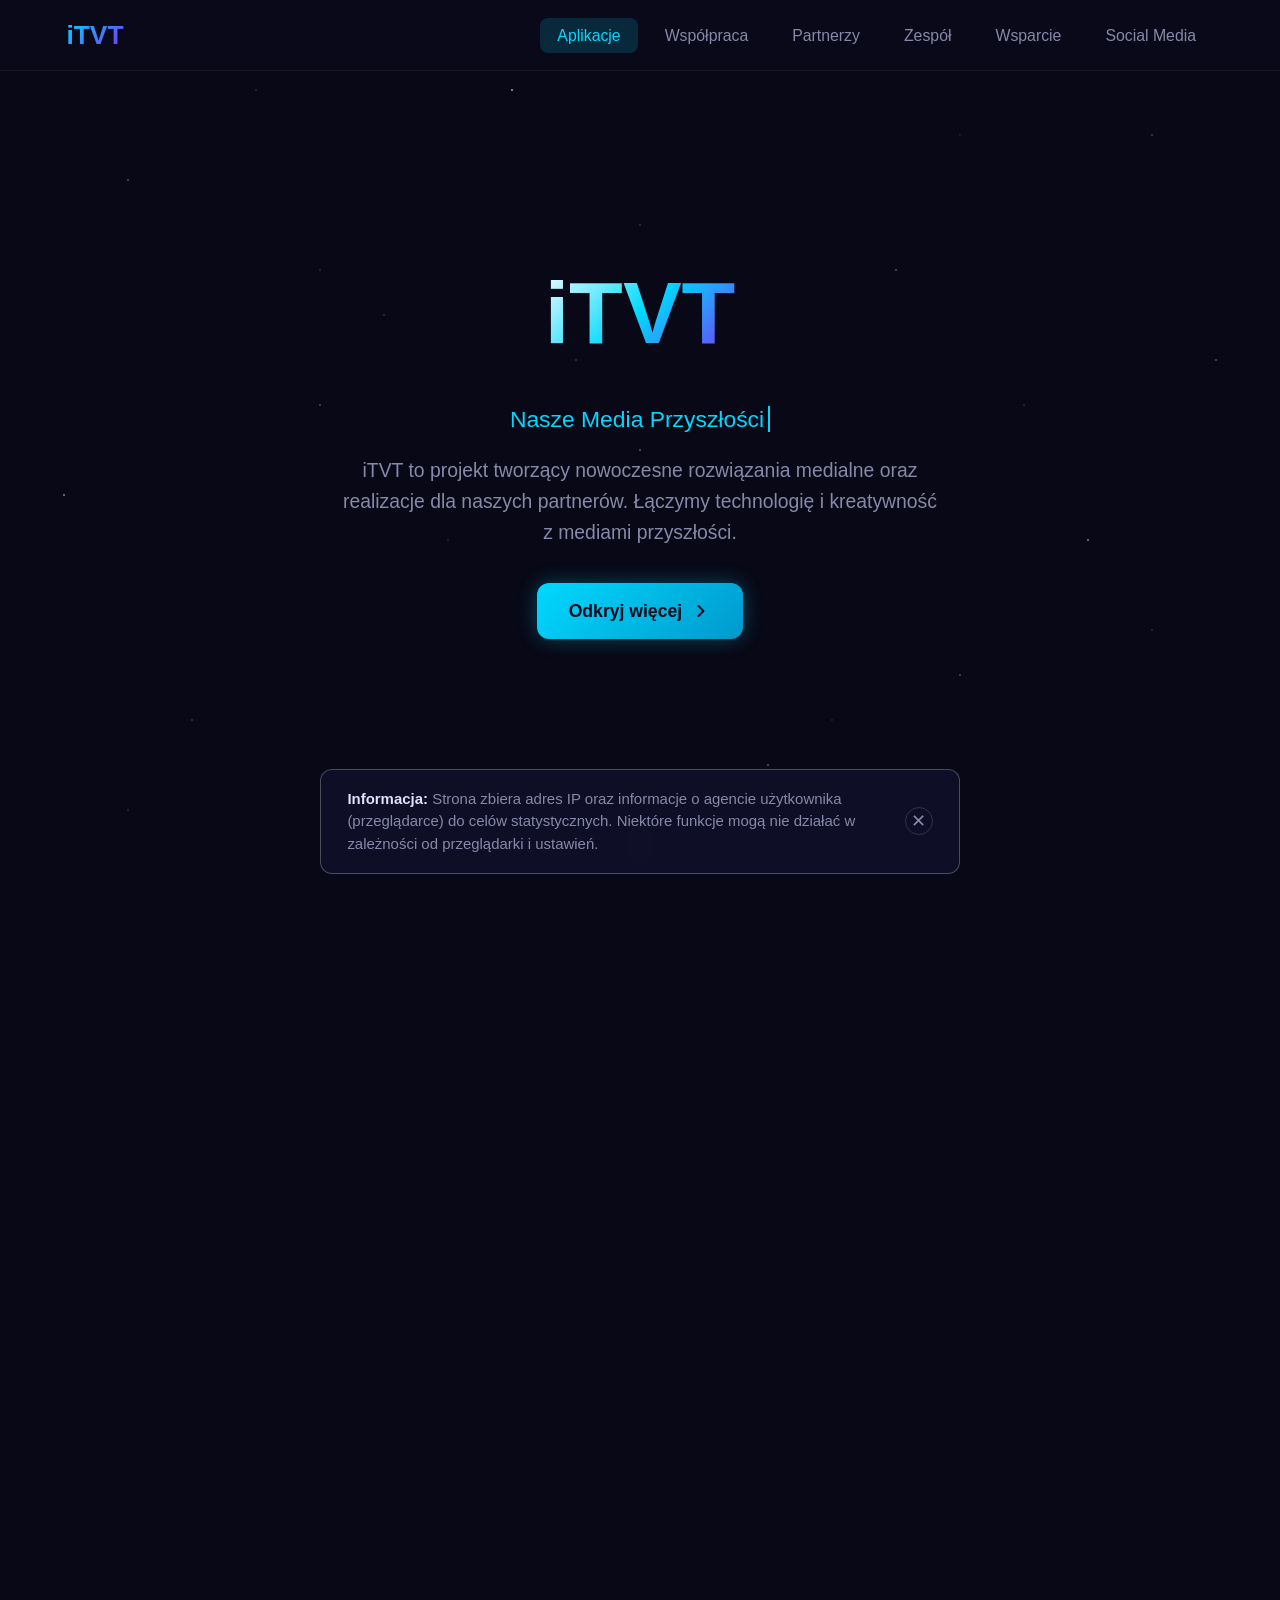
==== commit f5696a5e: "[Feat] Navigation update Replaced useless start section on nav (header/footer) to Apps section (iVOD" ====
--- a/index.html
+++ b/index.html
@@ -101,7 +101,7 @@
                 <span class="logo-text">iTVT</span>
             </div>
             <ul class="nav-menu" id="navMenu">
-                <li><a href="#hero" class="nav-link active">Start</a></li>
+                <li><a href="#channels" class="nav-link">Aplikacje</a></li>
                 <li><a href="#partnerships" class="nav-link">Współpraca</a></li>
                 <li><a href="#partners" class="nav-link">Partnerzy</a></li>
                 <li><a href="#team" class="nav-link">Zespół</a></li>
@@ -132,7 +132,7 @@
                     kreatywność z mediami przyszłości.
                 </p>
                 <div class="hero-cta">
-                    <a href="#channels" class="btn btn-primary">
+                    <a href="#metrics" class="btn btn-primary">
                         <span>Odkryj więcej</span>
                         <svg width="20" height="20" viewBox="0 0 20 20" fill="none">
                             <path d="M7.5 15L12.5 10L7.5 5" stroke="currentColor" stroke-width="2" stroke-linecap="round" stroke-linejoin="round"/>
@@ -789,7 +789,7 @@
                     <p>Czas na Media Przyszłości</p>
                 </div>
                 <div class="footer-links">
-                    <a href="#hero">Start</a>
+                    <a href="#channels">Aplikacje</a>
                     <a href="#channels">Hub</a>
                     <a href="#partnerships">Współpraca</a>
                     <a href="#partners">Partnerzy</a>
--- a/min/app.min.css
+++ b/min/app.min.css
@@ -1 +1 @@
-*,*::before,*::after{box-sizing:border-box;margin:0;padding:0}:root{--primary:#00d9ff;--primary-dim:rgba(0,217,255,0.15);--bg:#080816;--bg-card:rgba(15,15,42,0.88);--text:#e0e0ff;--text-dim:#8888aa;--glow:0 0 20px rgba(0,217,255,0.3);--radius:16px;--transition:0.25s cubic-bezier(0.4,0,0.2,1)}html{font-size:110%;scroll-behavior:smooth;scroll-padding-top:4rem}body{font-family:-apple-system,BlinkMacSystemFont,'Segoe UI',Roboto,sans-serif;background:var(--bg);color:var(--text);line-height:1.6;overflow-x:hidden;min-height:100vh}a{color:inherit;text-decoration:none}img{max-width:100%;display:block}.preloader{position:fixed;inset:0;z-index:9999;display:flex;align-items:center;justify-content:center;background:var(--bg);transition:opacity 0.5s ease,visibility 0.5s ease}.preloader.hidden{opacity:0;visibility:hidden;pointer-events:none}.preloader-content{text-align:center}.rocket{font-size:3rem;animation:rocketFloat 0.8s ease-in-out infinite alternate;will-change:transform}@keyframes rocketFloat{from{transform:translateY(0)}to{transform:translateY(-10px)}}.preloader-title{font-size:2.5rem;font-weight:800;background:linear-gradient(135deg,var(--primary),#7b2ff7);-webkit-background-clip:text;-webkit-text-fill-color:transparent;margin:1rem 0}.loading-bar{width:200px;height:4px;background:rgba(255,255,255,0.1);border-radius:4px;overflow:hidden;margin:1rem auto}.loading-progress{width:100%;height:100%;background:linear-gradient(90deg,var(--primary),#7b2ff7);border-radius:4px;transform-origin:left;animation:loadProgress 1.8s ease-in-out infinite;will-change:transform}@keyframes loadProgress{0%{transform:scaleX(0.05)}50%{transform:scaleX(0.7)}100%{transform:scaleX(0.05)}}.loading-text{color:var(--text-dim);font-size:0.9rem}.stars-container{position:fixed;inset:0;z-index:0;overflow:hidden;pointer-events:none;contain:layout style paint}.stars,.stars2{position:absolute;inset:0;will-change:transform}.stars{background:transparent}.stars2{background:transparent}.stars::after,.stars2::after{content:'';position:absolute;inset:0}.stars::after{background-image:radial-gradient(1px 1px at 10% 20%,rgba(255,255,255,0.8),transparent),radial-gradient(1px 1px at 25% 45%,rgba(255,255,255,0.7),transparent),radial-gradient(1.5px 1.5px at 40% 10%,rgba(255,255,255,0.9),transparent),radial-gradient(1px 1px at 55% 70%,rgba(255,255,255,0.6),transparent),radial-gradient(1px 1px at 70% 30%,rgba(255,255,255,0.8),transparent),radial-gradient(1.5px 1.5px at 85% 60%,rgba(255,255,255,0.7),transparent),radial-gradient(1px 1px at 15% 80%,rgba(255,255,255,0.5),transparent),radial-gradient(1px 1px at 50% 50%,rgba(255,255,255,0.9),transparent),radial-gradient(1px 1px at 90% 15%,rgba(255,255,255,0.6),transparent),radial-gradient(1.5px 1.5px at 5% 55%,rgba(255,255,255,0.7),transparent),radial-gradient(1px 1px at 60% 85%,rgba(255,255,255,0.8),transparent),radial-gradient(1px 1px at 30% 35%,rgba(255,255,255,0.5),transparent),radial-gradient(1px 1px at 75% 75%,rgba(255,255,255,0.7),transparent),radial-gradient(1.5px 1.5px at 45% 90%,rgba(255,255,255,0.6),transparent),radial-gradient(1px 1px at 95% 40%,rgba(255,255,255,0.8),transparent)}.stars2::after{background-image:radial-gradient(1px 1px at 20% 10%,rgba(200,200,255,0.5),transparent),radial-gradient(1px 1px at 35% 60%,rgba(200,200,255,0.4),transparent),radial-gradient(1px 1px at 50% 25%,rgba(200,200,255,0.6),transparent),radial-gradient(1px 1px at 65% 80%,rgba(200,200,255,0.3),transparent),radial-gradient(1px 1px at 80% 45%,rgba(200,200,255,0.5),transparent),radial-gradient(1px 1px at 10% 90%,rgba(200,200,255,0.4),transparent),radial-gradient(1px 1px at 45% 40%,rgba(200,200,255,0.6),transparent),radial-gradient(1px 1px at 75% 15%,rgba(200,200,255,0.3),transparent),radial-gradient(1px 1px at 90% 70%,rgba(200,200,255,0.5),transparent),radial-gradient(1px 1px at 25% 30%,rgba(200,200,255,0.4),transparent);animation:twinkle 6s ease-in-out infinite alternate;will-change:opacity}@keyframes twinkle{0%{opacity:0.4}50%{opacity:0.7}100%{opacity:0.4}}.sr-only{position:absolute;width:1px;height:1px;padding:0;margin:-1px;overflow:hidden;clip:rect(0,0,0,0);white-space:nowrap;border:0}.container{max-width:1200px;margin:0 auto;padding:0 1.5rem;position:relative;z-index:1}.section{padding:5rem 0;position:relative;content-visibility:auto;contain-intrinsic-size:600px}.section-header{text-align:center;margin-bottom:3rem}.section-tag{display:inline-block;background:var(--primary-dim);color:var(--primary);padding:0.35rem 1rem;border-radius:20px;font-size:0.8rem;font-weight:600;margin-bottom:1rem}.section-title{font-size:2.5rem;font-weight:800;background:linear-gradient(135deg,#fff,var(--primary));-webkit-background-clip:text;-webkit-text-fill-color:transparent;margin-bottom:1rem}.section-description{color:var(--text-dim);max-width:600px;margin:0 auto;font-size:1.1rem}.about-grid{display:grid;grid-template-columns:repeat(auto-fit,minmax(280px,1fr));gap:1.5rem}.about-card{background:var(--bg-card);border:1px solid rgba(255,255,255,0.06);border-radius:var(--radius);padding:2rem;transition:transform var(--transition),border-color var(--transition);will-change:transform}.about-card:hover{transform:translateY(-3px);border-color:rgba(0,217,255,0.2)}.about-icon{font-size:2rem;margin-bottom:1rem}.about-card h3{margin-bottom:0.75rem;font-size:1.15rem}.about-card p{color:var(--text-dim);font-size:0.95rem;margin-bottom:1.25rem;line-height:1.6}.about-link{display:inline-flex;align-items:center;gap:0.4rem;color:var(--primary);font-weight:600;font-size:0.9rem;transition:gap var(--transition)}.about-link:hover{gap:0.7rem}.navbar{position:fixed;top:0;left:0;right:0;z-index:1000;background:rgba(10,10,26,0.85);backdrop-filter:blur(12px);-webkit-backdrop-filter:blur(12px);border-bottom:1px solid rgba(255,255,255,0.05);transition:transform var(--transition)}.navbar.hidden-nav{transform:translateY(-100%)}.nav-container{max-width:1200px;margin:0 auto;padding:0.8rem 1.5rem;display:flex;align-items:center;justify-content:space-between}.nav-logo .logo-text{font-size:1.5rem;font-weight:800;background:linear-gradient(135deg,var(--primary),#7b2ff7);-webkit-background-clip:text;-webkit-text-fill-color:transparent}.nav-menu{display:flex;gap:0.5rem;list-style:none}.nav-link{padding:0.5rem 1rem;border-radius:8px;font-size:0.9rem;font-weight:500;color:var(--text-dim);transition:color var(--transition),background var(--transition)}.nav-link:hover,.nav-link.active{color:var(--primary);background:var(--primary-dim)}.nav-toggle{display:none;flex-direction:column;gap:5px;cursor:pointer;padding:4px}.nav-toggle span{display:block;width:24px;height:2px;background:var(--text);border-radius:2px;transition:transform var(--transition),opacity var(--transition)}.nav-toggle.active span:nth-child(1){transform:rotate(45deg)translate(5px,5px)}.nav-toggle.active span:nth-child(2){opacity:0}.nav-toggle.active span:nth-child(3){transform:rotate(-45deg)translate(5px,-5px)}.hero-section{min-height:100vh;display:flex;align-items:center;justify-content:center;text-align:center;padding-top:4rem}.hero-content{max-width:800px}.hero-title{font-size:5rem;font-weight:900}.glitch{background:linear-gradient(135deg,#fff,var(--primary),#7b2ff7);-webkit-background-clip:text;-webkit-text-fill-color:transparent;position:relative}.hero-subtitle{margin:1rem 0;font-size:1.3rem}.typing-text{color:var(--primary);border-right:2px solid var(--primary);padding-right:4px;animation:cursorBlink 0.8s step-end infinite;will-change:border-color}@keyframes cursorBlink{50%{border-color:transparent}}.hero-description{color:var(--text-dim);max-width:600px;margin:0 auto 2rem;font-size:1.1rem}.btn{display:inline-flex;align-items:center;gap:0.5rem;padding:0.8rem 1.8rem;border-radius:12px;font-weight:600;font-size:1rem;border:none;cursor:pointer;transition:transform var(--transition),box-shadow var(--transition);will-change:transform}.btn:hover{transform:translateY(-2px)}.btn:active{transform:translateY(0)}.btn-primary{background:linear-gradient(135deg,var(--primary),#0099cc);color:#0a0a1a;box-shadow:var(--glow)}.btn-primary:hover{box-shadow:0 0 30px rgba(0,217,255,0.5)}.btn-secondary{background:var(--primary-dim);color:var(--primary);border:1px solid rgba(0,217,255,0.3)}.btn-large{padding:1rem 2.5rem;font-size:1.1rem}.btn-hub{background:linear-gradient(135deg,var(--primary),#7b2ff7);color:white;padding:1rem 2rem;font-size:1.1rem}.scroll-indicator{position:absolute;bottom:2rem;left:50%;transform:translateX(-50%)}.mouse{width:24px;height:38px;border:2px solid var(--text-dim);border-radius:12px;position:relative}.mouse::after{content:'';position:absolute;top:6px;left:50%;width:3px;height:8px;background:var(--primary);border-radius:2px;transform:translateX(-50%);animation:scrollWheel 1.5s ease-in-out infinite;will-change:transform}@keyframes scrollWheel{0%{transform:translateX(-50%)translateY(0);opacity:1}100%{transform:translateX(-50%)translateY(12px);opacity:0}}.hub-showcase{display:flex;justify-content:center}.hub-card{background:var(--bg-card);border:1px solid rgba(255,255,255,0.08);border-radius:var(--radius);padding:3rem;text-align:center;max-width:400px;width:100%;transition:transform var(--transition),border-color var(--transition);will-change:transform}.hub-card:hover{transform:translateY(-4px);border-color:var(--primary)}.hub-icon{font-size:3rem;margin-bottom:1rem}.hub-card h3{font-size:1.5rem;margin-bottom:0.5rem;background:linear-gradient(135deg,#fff,var(--primary));-webkit-background-clip:text;-webkit-text-fill-color:transparent}.hub-card p{color:var(--text-dim);margin-bottom:1.5rem}.hub-features{display:grid;grid-template-columns:repeat(auto-fit,minmax(280px,1fr));gap:1.5rem;margin-bottom:3rem}.feature-card{background:var(--bg-card);border:1px solid rgba(255,255,255,0.06);border-radius:var(--radius);padding:2rem;transition:transform var(--transition),border-color var(--transition);will-change:transform;position:relative}.feature-card:hover{transform:translateY(-3px);border-color:rgba(0,217,255,0.2)}.feature-badge{position:absolute;top:1rem;right:1rem;background:rgba(255,200,0,0.15);color:#ffc800;padding:0.2rem 0.6rem;border-radius:8px;font-size:0.75rem;font-weight:600}.feature-icon{font-size:2rem;margin-bottom:1rem}.feature-card h3{margin-bottom:0.5rem}.feature-card p{color:var(--text-dim);font-size:0.95rem}.hub-cta{text-align:center;background:var(--bg-card);border:1px solid rgba(255,255,255,0.06);border-radius:var(--radius);padding:3rem}.hub-cta h3{margin-bottom:1rem;font-size:1.3rem}.partnerships-grid{display:grid;grid-template-columns:repeat(auto-fit,minmax(300px,1fr));gap:1.5rem;margin-bottom:3rem}.partnership-card{background:var(--bg-card);border:1px solid rgba(255,255,255,0.06);border-radius:var(--radius);padding:2rem;transition:transform var(--transition);will-change:transform}.partnership-card:hover{transform:translateY(-3px)}.partnership-header{display:flex;justify-content:space-between;align-items:center;margin-bottom:1rem}.partnership-logo{font-size:2rem}.partnership-status{font-size:0.8rem;padding:0.25rem 0.75rem;border-radius:20px;background:rgba(0,255,100,0.15);color:#00ff64}.partnership-status.coming-soon{background:rgba(255,200,0,0.15);color:#ffc800}.partnership-card h3{margin-bottom:0.5rem}.partnership-card > p{color:var(--text-dim);font-size:0.95rem;margin-bottom:1.5rem}.partnership-stats{display:flex;gap:2rem}.stat{display:flex;flex-direction:column}.stat-value{font-size:1.3rem;font-weight:700;color:var(--primary)}.stat-label{font-size:0.8rem;color:var(--text-dim)}.partnership-cta{text-align:center;background:linear-gradient(135deg,var(--bg-card),rgba(0,217,255,0.05));border:1px solid rgba(0,217,255,0.1);border-radius:var(--radius);padding:3rem;display:flex;align-items:center;justify-content:space-between;flex-wrap:wrap;gap:1.5rem}.cta-content h3{font-size:1.3rem;margin-bottom:0.3rem}.cta-content p{color:var(--text-dim)}.partners-grid{display:grid;grid-template-columns:repeat(auto-fit,minmax(280px,1fr));gap:1.5rem;margin-bottom:3rem}.partner-link{display:flex}.partner-card{background:var(--bg-card);border:1px solid rgba(255,255,255,0.06);border-radius:var(--radius);padding:2rem;transition:transform var(--transition),border-color var(--transition);will-change:transform;flex:1;display:flex;flex-direction:column}.partner-card:hover{transform:translateY(-3px);border-color:rgba(0,217,255,0.2)}.partner-logo{font-size:2.5rem;margin-bottom:1rem}.partner-card h4{margin-bottom:0.3rem}.partner-card p{color:var(--text-dim);font-size:0.9rem;flex:1}.partners-cta{text-align:center;background:var(--bg-card);border:1px solid rgba(255,255,255,0.06);border-radius:var(--radius);padding:3rem}.partners-cta h3{margin-bottom:0.5rem}.partners-cta p{color:var(--text-dim);margin-bottom:1.5rem}.team-grid{display:grid;grid-template-columns:repeat(auto-fit,minmax(280px,1fr));gap:2rem;max-width:700px;margin:0 auto}.team-card{background:var(--bg-card);border:1px solid rgba(255,255,255,0.06);border-radius:var(--radius);padding:2rem;text-align:center;transition:transform var(--transition);will-change:transform}.team-card:hover{transform:translateY(-3px)}.team-avatar{position:relative;width:100px;height:100px;margin:0 auto 1.5rem}.avatar-placeholder{width:100%;height:100%;border-radius:50%;background:var(--primary-dim);display:flex;align-items:center;justify-content:center;font-size:2.5rem;position:relative;z-index:1}.avatar-glow{position:absolute;inset:-4px;border-radius:50%;border:2px solid transparent;background:linear-gradient(135deg,var(--primary),#7b2ff7)border-box;-webkit-mask:linear-gradient(#fff 0 0)padding-box,linear-gradient(#fff 0 0);mask:linear-gradient(#fff 0 0)padding-box,linear-gradient(#fff 0 0);-webkit-mask-composite:xor;mask-composite:exclude}.team-card h3{margin-bottom:0.3rem;font-size:1.1rem}.team-role{color:var(--primary);font-size:0.85rem;font-weight:600;display:block;margin-bottom:1rem}.team-card p{color:var(--text-dim);font-size:0.9rem;margin-bottom:1rem}.team-social{display:flex;justify-content:center;gap:0.5rem}.social-icon{width:36px;height:36px;border-radius:50%;background:rgba(255,255,255,0.05);display:flex;align-items:center;justify-content:center;font-size:1rem;transition:background var(--transition)}.social-icon:hover{background:var(--primary-dim)}.support-main{display:flex;justify-content:center}.support-card{background:var(--bg-card);border:1px solid rgba(255,255,255,0.06);border-radius:var(--radius);padding:3rem;text-align:center;max-width:600px;width:100%}.support-icon{margin-bottom:1.5rem;color:var(--primary)}.support-card h3{font-size:1.5rem;margin-bottom:1rem}.support-description{color:var(--text-dim);margin-bottom:2rem}.support-features{display:grid;gap:1rem;margin-bottom:2rem;text-align:left}.support-feature{display:flex;gap:1rem;align-items:flex-start}.support-feature .feature-icon{font-size:1.3rem;margin-bottom:0}.support-feature h4{font-size:0.95rem;margin-bottom:0.15rem}.support-feature p{color:var(--text-dim);font-size:0.85rem}.support-btn{margin-bottom:1rem}.support-thanks{color:var(--text-dim);font-size:0.9rem}.social-category{margin-bottom:3rem}.social-category:last-child{margin-bottom:0}.category-title{display:flex;align-items:center;gap:0.5rem;margin-bottom:1.5rem;font-size:1.2rem;color:var(--text)}.category-icon{font-size:1.2rem}.social-grid{display:grid;gap:1rem}.social-card{display:flex;align-items:center;gap:1rem;background:var(--bg-card);border:1px solid rgba(255,255,255,0.06);border-radius:var(--radius);padding:1.2rem 1.5rem;transition:transform var(--transition),border-color var(--transition);will-change:transform}.social-card:hover{transform:translateX(4px);border-color:rgba(0,217,255,0.2)}.social-icon-large{flex-shrink:0;width:48px;height:48px;color:var(--primary)}.social-info{flex:1;min-width:0}.social-info h4{font-size:1rem;margin-bottom:0.15rem}.social-info p{color:var(--primary);font-size:0.85rem}.social-meta{color:var(--text-dim);font-size:0.8rem}.social-arrow{font-size:1.2rem;color:var(--text-dim);transition:transform var(--transition)}.social-card:hover .social-arrow{transform:translateX(4px)}.youtube{border-left:3px solid #ff0000}.instagram{border-left:3px solid #f58529}.tiktok{border-left:3px solid #fff}.instagram-studio{border-left:3px solid #833ab4}.github{border-left:3px solid #c0c0c0}.discord-main{display:flex;justify-content:center}.discord-card{background:var(--bg-card);border:1px solid rgba(255,255,255,0.06);border-radius:var(--radius);padding:3rem;text-align:center;max-width:600px;width:100%;transition:transform var(--transition);will-change:transform}.discord-card:hover{transform:translateY(-3px)}.discord-icon{color:#5865f2;margin-bottom:1.5rem}.discord-card h3{font-size:1.5rem;margin-bottom:1rem}.discord-description{color:var(--text-dim);margin-bottom:2rem}.discord-features{display:grid;gap:1rem;margin-bottom:2rem;text-align:left}.discord-feature{display:flex;gap:1rem;align-items:flex-start}.discord-feature .feature-icon{font-size:1.3rem;margin-bottom:0}.discord-feature h4{font-size:0.95rem;margin-bottom:0.15rem}.discord-feature p{color:var(--text-dim);font-size:0.85rem}.footer{background:rgba(0,0,0,0.3);border-top:1px solid rgba(255,255,255,0.05);padding:3rem 0 1.5rem}.footer-content{display:flex;justify-content:space-between;align-items:flex-start;flex-wrap:wrap;gap:2rem;margin-bottom:2rem}.footer-brand h3{font-size:1.5rem;background:linear-gradient(135deg,var(--primary),#7b2ff7);-webkit-background-clip:text;-webkit-text-fill-color:transparent;margin-bottom:0.3rem}.footer-brand p{color:var(--text-dim);font-size:0.9rem}.footer-links{display:flex;flex-wrap:wrap;gap:1rem}.footer-links a{color:var(--text-dim);font-size:0.9rem;transition:color var(--transition)}.footer-links a:hover{color:var(--primary)}.footer-bottom{text-align:center;padding-top:1.5rem;border-top:1px solid rgba(255,255,255,0.05)}.footer-bottom p{color:var(--text-dim);font-size:0.85rem;margin-bottom:0.3rem}.back-to-top{position:fixed;bottom:2rem;right:2rem;z-index:900;width:48px;height:48px;border-radius:50%;background:var(--primary-dim);border:1px solid rgba(0,217,255,0.3);color:var(--primary);cursor:pointer;display:flex;align-items:center;justify-content:center;opacity:0;visibility:hidden;transition:opacity var(--transition),visibility var(--transition),transform var(--transition);will-change:transform}.back-to-top.visible{opacity:1;visibility:visible}.back-to-top:hover{transform:translateY(-3px);background:rgba(0,217,255,0.25)}@media(max-width:768px){.section{padding:3rem 0;content-visibility:auto}.hero-title{font-size:3rem}.section-title{font-size:2rem}.nav-menu{position:fixed;top:60px;left:0;right:0;flex-direction:column;gap:0;background:rgba(10,10,26,0.98);backdrop-filter:blur(12px);-webkit-backdrop-filter:blur(12px);border-bottom:1px solid rgba(255,255,255,0.05);padding:0.75rem 0;transform:translateY(-110%);transition:transform var(--transition)}.nav-menu.active{transform:translateY(0)}.nav-link{display:flex;padding:1.2rem 2rem;border-radius:0}.nav-link:hover{background:var(--primary-dim)}.nav-toggle{display:flex}.partnership-cta{flex-direction:column;text-align:center}.footer-content{flex-direction:column;text-align:center;align-items:center}.footer-links{justify-content:center}}@media(max-width:480px){.hero-title{font-size:2.2rem}.hub-card{padding:2rem}.support-card{padding:2rem}.discord-card{padding:2rem}}.info-banner{position:fixed;bottom:1.5rem;left:50%;z-index:999;transform:translateX(-50%);background:rgba(15,15,40,0.95);backdrop-filter:blur(10px);-webkit-backdrop-filter:blur(10px);border:1px solid rgba(255,255,255,0.25);border-radius:12px;padding:1rem 1.5rem;max-width:640px;width:calc(100% - 3rem);display:flex;align-items:center;gap:1rem;font-size:0.85rem;color:var(--text-dim);opacity:0;visibility:hidden;transition:opacity 0.4s ease,visibility 0.4s ease,transform 0.4s ease;transform:translateX(-50%)translateY(20px)}.info-banner.visible{opacity:1;visibility:visible;transform:translateX(-50%)translateY(0)}.info-banner p{flex:1;margin:0;line-height:1.5}.info-banner strong{color:var(--text)}.info-banner-close{flex-shrink:0;width:28px;height:28px;border-radius:50%;border:1px solid rgba(255,255,255,0.15);background:transparent;color:var(--text-dim);cursor:pointer;display:flex;align-items:center;justify-content:center;font-size:1rem;transition:background var(--transition),color var(--transition)}.info-banner-close:hover{background:var(--primary-dim);color:var(--primary)}@media(max-width:480px){.info-banner{flex-direction:column;text-align:center;padding:1rem;font-size:0.8rem}.info-banner-close{align-self:flex-end}}@media(prefers-reduced-motion:reduce){*,*::before,*::after{animation-duration:0.01ms !important;animation-iteration-count:1 !important;transition-duration:0.01ms !important}html{scroll-behavior:auto}.rocket{animation:none}.loading-progress{animation:none;background-size:200% 100%}.stars2::after{animation:none;opacity:0.5}.typing-text{animation:none;border-right-style:solid}.mouse::after{animation:none;opacity:0.5}.btn:hover,.hub-card:hover,.feature-card:hover,.partnership-card:hover,.partner-card:hover,.team-card:hover,.social-card:hover,.discord-card:hover,.back-to-top:hover{transform:none}}+*,*::before,*::after{box-sizing:border-box;margin:0;padding:0}:root{--primary:#00d9ff;--primary-dim:rgba(0,217,255,0.15);--bg:#080816;--bg-card:rgba(15,15,42,0.88);--text:#e0e0ff;--text-dim:#8888aa;--glow:0 0 20px rgba(0,217,255,0.3);--radius:16px;--transition:0.25s cubic-bezier(0.4,0,0.2,1)}html{font-size:110%;scroll-behavior:smooth;scroll-padding-top:4rem}body{font-family:-apple-system,BlinkMacSystemFont,'Segoe UI',Roboto,sans-serif;background:var(--bg);color:var(--text);line-height:1.6;overflow-x:hidden;min-height:100vh}a{color:inherit;text-decoration:none}img{max-width:100%;display:block}.preloader{position:fixed;inset:0;z-index:9999;display:flex;align-items:center;justify-content:center;background:var(--bg);transition:opacity 0.5s ease,visibility 0.5s ease}.preloader.hidden{opacity:0;visibility:hidden;pointer-events:none}.preloader-content{text-align:center}.rocket{font-size:3rem;animation:rocketFloat 0.8s ease-in-out infinite alternate;will-change:transform}@keyframes rocketFloat{from{transform:translateY(0)}to{transform:translateY(-10px)}}.preloader-title{font-size:2.5rem;font-weight:800;background:linear-gradient(135deg,var(--primary),#7b2ff7);-webkit-background-clip:text;-webkit-text-fill-color:transparent;margin:1rem 0}.loading-bar{width:200px;height:4px;background:rgba(255,255,255,0.1);border-radius:4px;overflow:hidden;margin:1rem auto}.loading-progress{width:100%;height:100%;background:linear-gradient(90deg,var(--primary),#7b2ff7);border-radius:4px;transform-origin:left;animation:loadProgress 1.8s ease-in-out infinite;will-change:transform}@keyframes loadProgress{0%{transform:scaleX(0.05)}50%{transform:scaleX(0.7)}100%{transform:scaleX(0.05)}}.loading-text{color:var(--text-dim);font-size:0.9rem}.stars-container{position:fixed;inset:0;z-index:0;overflow:hidden;pointer-events:none;contain:layout style paint}.stars,.stars2{position:absolute;inset:0;will-change:transform}.stars{background:transparent}.stars2{background:transparent}.stars::after,.stars2::after{content:'';position:absolute;inset:0}.stars::after{background-image:radial-gradient(1px 1px at 10% 20%,rgba(255,255,255,0.8),transparent),radial-gradient(1px 1px at 25% 45%,rgba(255,255,255,0.7),transparent),radial-gradient(1.5px 1.5px at 40% 10%,rgba(255,255,255,0.9),transparent),radial-gradient(1px 1px at 55% 70%,rgba(255,255,255,0.6),transparent),radial-gradient(1px 1px at 70% 30%,rgba(255,255,255,0.8),transparent),radial-gradient(1.5px 1.5px at 85% 60%,rgba(255,255,255,0.7),transparent),radial-gradient(1px 1px at 15% 80%,rgba(255,255,255,0.5),transparent),radial-gradient(1px 1px at 50% 50%,rgba(255,255,255,0.9),transparent),radial-gradient(1px 1px at 90% 15%,rgba(255,255,255,0.6),transparent),radial-gradient(1.5px 1.5px at 5% 55%,rgba(255,255,255,0.7),transparent),radial-gradient(1px 1px at 60% 85%,rgba(255,255,255,0.8),transparent),radial-gradient(1px 1px at 30% 35%,rgba(255,255,255,0.5),transparent),radial-gradient(1px 1px at 75% 75%,rgba(255,255,255,0.7),transparent),radial-gradient(1.5px 1.5px at 45% 90%,rgba(255,255,255,0.6),transparent),radial-gradient(1px 1px at 95% 40%,rgba(255,255,255,0.8),transparent)}.stars2::after{background-image:radial-gradient(1px 1px at 20% 10%,rgba(200,200,255,0.5),transparent),radial-gradient(1px 1px at 35% 60%,rgba(200,200,255,0.4),transparent),radial-gradient(1px 1px at 50% 25%,rgba(200,200,255,0.6),transparent),radial-gradient(1px 1px at 65% 80%,rgba(200,200,255,0.3),transparent),radial-gradient(1px 1px at 80% 45%,rgba(200,200,255,0.5),transparent),radial-gradient(1px 1px at 10% 90%,rgba(200,200,255,0.4),transparent),radial-gradient(1px 1px at 45% 40%,rgba(200,200,255,0.6),transparent),radial-gradient(1px 1px at 75% 15%,rgba(200,200,255,0.3),transparent),radial-gradient(1px 1px at 90% 70%,rgba(200,200,255,0.5),transparent),radial-gradient(1px 1px at 25% 30%,rgba(200,200,255,0.4),transparent);animation:twinkle 6s ease-in-out infinite alternate;will-change:opacity}@keyframes twinkle{0%{opacity:0.4}50%{opacity:0.7}100%{opacity:0.4}}.sr-only{position:absolute;width:1px;height:1px;padding:0;margin:-1px;overflow:hidden;clip:rect(0,0,0,0);white-space:nowrap;border:0}.container{max-width:1200px;margin:0 auto;padding:0 1.5rem;position:relative;z-index:1}.section{padding:5rem 0;position:relative;content-visibility:auto;contain-intrinsic-size:600px}.section-header{text-align:center;margin-bottom:3rem}.section-tag{display:inline-block;background:var(--primary-dim);color:var(--primary);padding:0.35rem 1rem;border-radius:20px;font-size:0.8rem;font-weight:600;margin-bottom:1rem}.section-title{font-size:2.5rem;font-weight:800;background:linear-gradient(135deg,#fff,var(--primary));-webkit-background-clip:text;-webkit-text-fill-color:transparent;margin-bottom:1rem}.section-description{color:var(--text-dim);max-width:600px;margin:0 auto;font-size:1.1rem}.about-grid{display:grid;grid-template-columns:repeat(auto-fit,minmax(280px,1fr));gap:1.5rem}.about-card{background:var(--bg-card);border:1px solid rgba(255,255,255,0.06);border-radius:var(--radius);padding:2rem;transition:transform var(--transition),border-color var(--transition);will-change:transform}.about-card:hover{transform:translateY(-3px);border-color:rgba(0,217,255,0.2)}.about-icon{font-size:2rem;margin-bottom:1rem}.about-card h3{margin-bottom:0.75rem;font-size:1.15rem}.about-card p{color:var(--text-dim);font-size:0.95rem;margin-bottom:1.25rem;line-height:1.6}.about-link{display:inline-flex;align-items:center;gap:0.4rem;color:var(--primary);font-weight:600;font-size:0.9rem;transition:gap var(--transition)}.about-link:hover{gap:0.7rem}.navbar{position:fixed;top:0;left:0;right:0;z-index:1000;background:rgba(10,10,26,0.85);backdrop-filter:blur(12px);-webkit-backdrop-filter:blur(12px);border-bottom:1px solid rgba(255,255,255,0.05);transition:transform var(--transition)}.navbar.hidden-nav{transform:translateY(-100%)}.nav-container{max-width:1200px;margin:0 auto;padding:0.8rem 1.5rem;display:flex;align-items:center;justify-content:space-between}.nav-logo .logo-text{font-size:1.5rem;font-weight:800;background:linear-gradient(135deg,var(--primary),#7b2ff7);-webkit-background-clip:text;-webkit-text-fill-color:transparent}.nav-menu{display:flex;gap:0.5rem;list-style:none}.nav-link{padding:0.5rem 1rem;border-radius:8px;font-size:0.9rem;font-weight:500;color:var(--text-dim);transition:color var(--transition),background var(--transition)}.nav-link:hover,.nav-link.active{color:var(--primary);background:var(--primary-dim)}.nav-toggle{display:none;flex-direction:column;gap:5px;cursor:pointer;padding:4px}.nav-toggle span{display:block;width:24px;height:2px;background:var(--text);border-radius:2px;transition:transform var(--transition),opacity var(--transition)}.nav-toggle.active span:nth-child(1){transform:rotate(45deg)translate(5px,5px)}.nav-toggle.active span:nth-child(2){opacity:0}.nav-toggle.active span:nth-child(3){transform:rotate(-45deg)translate(5px,-5px)}.hero-section{min-height:100vh;display:flex;align-items:center;justify-content:center;text-align:center;padding-top:4rem}.hero-content{max-width:800px}.hero-title{font-size:5rem;font-weight:900}.glitch{background:linear-gradient(135deg,#fff,var(--primary),#7b2ff7);-webkit-background-clip:text;-webkit-text-fill-color:transparent;position:relative}.hero-subtitle{margin:1rem 0;font-size:1.3rem}.typing-text{color:var(--primary);border-right:2px solid var(--primary);padding-right:4px;animation:cursorBlink 0.8s step-end infinite;will-change:border-color}@keyframes cursorBlink{50%{border-color:transparent}}.hero-description{color:var(--text-dim);max-width:600px;margin:0 auto 2rem;font-size:1.1rem}.btn{display:inline-flex;align-items:center;gap:0.5rem;padding:0.8rem 1.8rem;border-radius:12px;font-weight:600;font-size:1rem;border:none;cursor:pointer;transition:transform var(--transition),box-shadow var(--transition);will-change:transform}.btn:hover{transform:translateY(-2px)}.btn:active{transform:translateY(0)}.btn-primary{background:linear-gradient(135deg,var(--primary),#0099cc);color:#0a0a1a;box-shadow:var(--glow)}.btn-primary:hover{box-shadow:0 0 30px rgba(0,217,255,0.5)}.btn-secondary{background:var(--primary-dim);color:var(--primary);border:1px solid rgba(0,217,255,0.3)}.btn-large{padding:1rem 2.5rem;font-size:1.1rem}.btn-hub{background:linear-gradient(135deg,var(--primary),#7b2ff7);color:white;padding:1rem 2rem;font-size:1.1rem}.scroll-indicator{position:absolute;bottom:2rem;left:50%;transform:translateX(-50%)}.mouse{width:24px;height:38px;border:2px solid var(--text-dim);border-radius:12px;position:relative}.mouse::after{content:'';position:absolute;top:6px;left:50%;width:3px;height:8px;background:var(--primary);border-radius:2px;transform:translateX(-50%);animation:scrollWheel 1.5s ease-in-out infinite;will-change:transform}@keyframes scrollWheel{0%{transform:translateX(-50%)translateY(0);opacity:1}100%{transform:translateX(-50%)translateY(12px);opacity:0}}.metrics-grid{display:grid;grid-template-columns:repeat(auto-fit,minmax(200px,1fr));gap:1rem;margin-bottom:2rem}.metric-card{background:var(--bg-card);border:1px solid rgba(255,255,255,0.06);border-radius:var(--radius);padding:1.5rem;text-align:center;transition:transform var(--transition),border-color var(--transition);will-change:transform}.metric-card:hover{transform:translateY(-2px);border-color:rgba(0,217,255,0.2)}.metric-value{font-size:2rem;font-weight:800;background:linear-gradient(135deg,#fff,var(--primary));-webkit-background-clip:text;-webkit-text-fill-color:transparent;line-height:1.2}.metric-label{color:var(--text-dim);font-size:0.85rem;margin-top:0.3rem}.channels-section .section-header{margin-bottom:2rem}.ivod-showcase{display:flex;flex-direction:column;align-items:center;gap:2rem}.ivod-hero-card{background:linear-gradient(135deg,rgba(0,217,255,0.08),rgba(123,47,247,0.08));border:1px solid rgba(0,217,255,0.2);border-radius:20px;padding:2rem 1.8rem;text-align:center;max-width:500px;width:100%;position:relative;overflow:hidden}.ivod-hero-card::before{content:'';position:absolute;inset:0;background:radial-gradient(circle at 50% 0%,rgba(0,217,255,0.1),transparent 70%);pointer-events:none}.ivod-icon{font-size:2.5rem;margin-bottom:1rem;display:inline-block;animation:ivodPulse 2s ease-in-out infinite;will-change:transform}@keyframes ivodPulse{0%,100%{transform:scale(1)}50%{transform:scale(1.08)}}.ivod-hero-card h3{font-size:1.4rem;font-weight:800;margin-bottom:0.75rem;background:linear-gradient(135deg,#fff,var(--primary));-webkit-background-clip:text;-webkit-text-fill-color:transparent}.ivod-hero-card p{color:var(--text-dim);margin-bottom:1.5rem;font-size:1rem}.ivod-badge-row{display:flex;flex-wrap:wrap;justify-content:center;gap:0.75rem;margin-bottom:2rem}.ivod-badge{display:flex;align-items:center;gap:0.5rem;background:var(--primary-dim);color:var(--text);font-size:0.85rem;padding:0.5rem 1.1rem;border-radius:20px;border:1px solid rgba(0,217,255,0.15)}.ivod-badge-emoji{font-size:1.2rem;line-height:1}.ivod-badge span{font-size:1rem}.btn-hub{background:linear-gradient(135deg,var(--primary),#0099cc);color:#0a0a1a;padding:1rem 2.5rem;font-size:1.15rem;box-shadow:0 0 25px rgba(0,217,255,0.3);transition:transform var(--transition),box-shadow var(--transition);will-change:transform}.btn-hub:hover{transform:translateY(-3px);box-shadow:0 0 40px rgba(0,217,255,0.5)}.ivod-feature-item span{font-size:1.3rem}.hub-showcase{display:flex;justify-content:center}.hub-card{background:var(--bg-card);border:1px solid rgba(255,255,255,0.08);border-radius:var(--radius);padding:3rem;text-align:center;max-width:400px;width:100%;transition:transform var(--transition),border-color var(--transition);will-change:transform}.hub-card:hover{transform:translateY(-4px);border-color:var(--primary)}.hub-icon{font-size:3rem;margin-bottom:1rem}.hub-card h3{font-size:1.5rem;margin-bottom:0.5rem;background:linear-gradient(135deg,#fff,var(--primary));-webkit-background-clip:text;-webkit-text-fill-color:transparent}.hub-card p{color:var(--text-dim);margin-bottom:1.5rem}.hub-features{display:grid;grid-template-columns:repeat(auto-fit,minmax(280px,1fr));gap:1.5rem;margin-bottom:3rem}.feature-card{background:var(--bg-card);border:1px solid rgba(255,255,255,0.06);border-radius:var(--radius);padding:2rem;transition:transform var(--transition),border-color var(--transition);will-change:transform;position:relative}.feature-card:hover{transform:translateY(-3px);border-color:rgba(0,217,255,0.2)}.feature-badge{position:absolute;top:1rem;right:1rem;background:rgba(255,200,0,0.15);color:#ffc800;padding:0.2rem 0.6rem;border-radius:8px;font-size:0.75rem;font-weight:600}.feature-icon{font-size:2rem;margin-bottom:1rem}.feature-card h3{margin-bottom:0.5rem}.feature-card p{color:var(--text-dim);font-size:0.95rem}.hub-cta{text-align:center;background:var(--bg-card);border:1px solid rgba(255,255,255,0.06);border-radius:var(--radius);padding:3rem}.hub-cta h3{margin-bottom:1rem;font-size:1.3rem}.partnerships-grid{display:grid;grid-template-columns:repeat(auto-fit,minmax(300px,1fr));gap:1.5rem;margin-bottom:3rem}.partnership-card{background:var(--bg-card);border:1px solid rgba(255,255,255,0.06);border-radius:var(--radius);padding:2rem;transition:transform var(--transition);will-change:transform}.partnership-card:hover{transform:translateY(-3px)}.partnership-header{display:flex;justify-content:space-between;align-items:center;margin-bottom:1rem}.partnership-logo{font-size:2rem}.partnership-status{font-size:0.8rem;padding:0.25rem 0.75rem;border-radius:20px;background:rgba(0,255,100,0.15);color:#00ff64}.partnership-status.coming-soon{background:rgba(255,200,0,0.15);color:#ffc800}.partnership-card h3{margin-bottom:0.5rem}.partnership-card > p{color:var(--text-dim);font-size:0.95rem;margin-bottom:1.5rem}.partnership-stats{display:flex;gap:2rem}.stat{display:flex;flex-direction:column}.stat-value{font-size:1.3rem;font-weight:700;color:var(--primary)}.stat-label{font-size:0.8rem;color:var(--text-dim)}.partnership-cta{text-align:center;background:linear-gradient(135deg,var(--bg-card),rgba(0,217,255,0.05));border:1px solid rgba(0,217,255,0.1);border-radius:var(--radius);padding:3rem;display:flex;align-items:center;justify-content:space-between;flex-wrap:wrap;gap:1.5rem}.cta-content h3{font-size:1.3rem;margin-bottom:0.3rem}.cta-content p{color:var(--text-dim)}.partners-grid{display:grid;grid-template-columns:repeat(auto-fit,minmax(280px,1fr));gap:1.5rem;margin-bottom:3rem}.partner-link{display:flex}.partner-card{background:var(--bg-card);border:1px solid rgba(255,255,255,0.06);border-radius:var(--radius);padding:2rem;transition:transform var(--transition),border-color var(--transition);will-change:transform;flex:1;display:flex;flex-direction:column}.partner-card:hover{transform:translateY(-3px);border-color:rgba(0,217,255,0.2)}.partner-logo{font-size:2.5rem;margin-bottom:1rem}.partner-card h4{margin-bottom:0.3rem}.partner-card p{color:var(--text-dim);font-size:0.9rem;flex:1}.partners-cta{text-align:center;background:var(--bg-card);border:1px solid rgba(255,255,255,0.06);border-radius:var(--radius);padding:3rem}.partners-cta h3{margin-bottom:0.5rem}.partners-cta p{color:var(--text-dim);margin-bottom:1.5rem}.team-grid{display:grid;grid-template-columns:repeat(auto-fit,minmax(280px,1fr));gap:2rem;max-width:700px;margin:0 auto}.team-card{background:var(--bg-card);border:1px solid rgba(255,255,255,0.06);border-radius:var(--radius);padding:2rem;text-align:center;transition:transform var(--transition);will-change:transform}.team-card:hover{transform:translateY(-3px)}.team-avatar{position:relative;width:100px;height:100px;margin:0 auto 1.5rem}.avatar-placeholder{width:100%;height:100%;border-radius:50%;background:var(--primary-dim);display:flex;align-items:center;justify-content:center;font-size:2.5rem;position:relative;z-index:1}.avatar-glow{position:absolute;inset:-4px;border-radius:50%;border:2px solid transparent;background:linear-gradient(135deg,var(--primary),#7b2ff7)border-box;-webkit-mask:linear-gradient(#fff 0 0)padding-box,linear-gradient(#fff 0 0);mask:linear-gradient(#fff 0 0)padding-box,linear-gradient(#fff 0 0);-webkit-mask-composite:xor;mask-composite:exclude}.team-card h3{margin-bottom:0.3rem;font-size:1.1rem}.team-role{color:var(--primary);font-size:0.85rem;font-weight:600;display:block;margin-bottom:1rem}.team-card p{color:var(--text-dim);font-size:0.9rem;margin-bottom:1rem}.team-social{display:flex;justify-content:center;gap:0.5rem}.social-icon{width:36px;height:36px;border-radius:50%;background:rgba(255,255,255,0.05);display:flex;align-items:center;justify-content:center;font-size:1rem;transition:background var(--transition)}.social-icon:hover{background:var(--primary-dim)}.support-main{display:flex;justify-content:center}.support-card{background:var(--bg-card);border:1px solid rgba(255,255,255,0.06);border-radius:var(--radius);padding:3rem;text-align:center;max-width:600px;width:100%}.support-icon{margin-bottom:1.5rem;color:var(--primary)}.support-card h3{font-size:1.5rem;margin-bottom:1rem}.support-description{color:var(--text-dim);margin-bottom:2rem}.support-features{display:grid;gap:1rem;margin-bottom:2rem;text-align:left}.support-feature{display:flex;gap:1rem;align-items:flex-start}.support-feature .feature-icon{font-size:1.3rem;margin-bottom:0}.support-feature h4{font-size:0.95rem;margin-bottom:0.15rem}.support-feature p{color:var(--text-dim);font-size:0.85rem}.support-btn{margin-bottom:1rem}.support-thanks{color:var(--text-dim);font-size:0.9rem}.social-category{margin-bottom:3rem}.social-category:last-child{margin-bottom:0}.category-title{display:flex;align-items:center;gap:0.5rem;margin-bottom:1.5rem;font-size:1.2rem;color:var(--text)}.category-icon{font-size:1.2rem}.social-grid{display:grid;gap:1rem}.social-card{display:flex;align-items:center;gap:1rem;background:var(--bg-card);border:1px solid rgba(255,255,255,0.06);border-radius:var(--radius);padding:1.2rem 1.5rem;transition:transform var(--transition),border-color var(--transition);will-change:transform}.social-card:hover{transform:translateX(4px);border-color:rgba(0,217,255,0.2)}.social-icon-large{flex-shrink:0;width:48px;height:48px;color:var(--primary)}.social-info{flex:1;min-width:0}.social-info h4{font-size:1rem;margin-bottom:0.15rem}.social-info p{color:var(--primary);font-size:0.85rem}.social-meta{color:var(--text-dim);font-size:0.8rem}.social-arrow{font-size:1.2rem;color:var(--text-dim);transition:transform var(--transition)}.social-card:hover .social-arrow{transform:translateX(4px)}.youtube{border-left:3px solid #ff0000}.instagram{border-left:3px solid #f58529}.tiktok{border-left:3px solid #fff}.instagram-studio{border-left:3px solid #833ab4}.github{border-left:3px solid #c0c0c0}.discord-main{display:flex;justify-content:center}.discord-card{background:var(--bg-card);border:1px solid rgba(255,255,255,0.06);border-radius:var(--radius);padding:3rem;text-align:center;max-width:600px;width:100%;transition:transform var(--transition);will-change:transform}.discord-card:hover{transform:translateY(-3px)}.discord-icon{color:#5865f2;margin-bottom:1.5rem}.discord-card h3{font-size:1.5rem;margin-bottom:1rem}.discord-description{color:var(--text-dim);margin-bottom:2rem}.discord-features{display:grid;gap:1rem;margin-bottom:2rem;text-align:left}.discord-feature{display:flex;gap:1rem;align-items:flex-start}.discord-feature .feature-icon{font-size:1.3rem;margin-bottom:0}.discord-feature h4{font-size:0.95rem;margin-bottom:0.15rem}.discord-feature p{color:var(--text-dim);font-size:0.85rem}.footer{background:rgba(0,0,0,0.3);border-top:1px solid rgba(255,255,255,0.05);padding:3rem 0 1.5rem}.footer-content{display:flex;justify-content:space-between;align-items:flex-start;flex-wrap:wrap;gap:2rem;margin-bottom:2rem}.footer-brand h3{font-size:1.5rem;background:linear-gradient(135deg,var(--primary),#7b2ff7);-webkit-background-clip:text;-webkit-text-fill-color:transparent;margin-bottom:0.3rem}.footer-brand p{color:var(--text-dim);font-size:0.9rem}.footer-links{display:flex;flex-wrap:wrap;gap:1rem}.footer-links a{color:var(--text-dim);font-size:0.9rem;transition:color var(--transition)}.footer-links a:hover{color:var(--primary)}.footer-bottom{text-align:center;padding-top:1.5rem;border-top:1px solid rgba(255,255,255,0.05)}.footer-bottom p{color:var(--text-dim);font-size:0.85rem;margin-bottom:0.3rem}.back-to-top{position:fixed;bottom:2rem;right:2rem;z-index:900;width:48px;height:48px;border-radius:50%;background:var(--primary-dim);border:1px solid rgba(0,217,255,0.3);color:var(--primary);cursor:pointer;display:flex;align-items:center;justify-content:center;opacity:0;visibility:hidden;transition:opacity var(--transition),visibility var(--transition),transform var(--transition);will-change:transform}.back-to-top.visible{opacity:1;visibility:visible}.back-to-top:hover{transform:translateY(-3px);background:rgba(0,217,255,0.25)}@media(max-width:768px){.section{padding:3rem 0;content-visibility:auto}.hero-title{font-size:3rem}.section-title{font-size:2rem}.nav-menu{position:fixed;top:60px;left:0;right:0;flex-direction:column;gap:0;background:rgba(10,10,26,0.98);backdrop-filter:blur(12px);-webkit-backdrop-filter:blur(12px);border-bottom:1px solid rgba(255,255,255,0.05);padding:0.75rem 0;transform:translateY(-110%);transition:transform var(--transition)}.nav-menu.active{transform:translateY(0)}.nav-link{display:flex;padding:1.2rem 2rem;border-radius:0}.nav-link:hover{background:var(--primary-dim)}.nav-toggle{display:flex}.partnership-cta{flex-direction:column;text-align:center}.footer-content{flex-direction:column;text-align:center;align-items:center}.footer-links{justify-content:center}}@media(max-width:480px){.hero-title{font-size:2.2rem}.hub-card{padding:2rem}.support-card{padding:2rem}.discord-card{padding:2rem}}.info-banner{position:fixed;bottom:1.5rem;left:50%;z-index:999;transform:translateX(-50%);background:rgba(15,15,40,0.95);backdrop-filter:blur(10px);-webkit-backdrop-filter:blur(10px);border:1px solid rgba(255,255,255,0.25);border-radius:12px;padding:1rem 1.5rem;max-width:640px;width:calc(100% - 3rem);display:flex;align-items:center;gap:1rem;font-size:0.85rem;color:var(--text-dim);opacity:0;visibility:hidden;transition:opacity 0.4s ease,visibility 0.4s ease,transform 0.4s ease;transform:translateX(-50%)translateY(20px)}.info-banner.visible{opacity:1;visibility:visible;transform:translateX(-50%)translateY(0)}.info-banner p{flex:1;margin:0;line-height:1.5}.info-banner strong{color:var(--text)}.info-banner-close{flex-shrink:0;width:28px;height:28px;border-radius:50%;border:1px solid rgba(255,255,255,0.15);background:transparent;color:var(--text-dim);cursor:pointer;display:flex;align-items:center;justify-content:center;font-size:1rem;transition:background var(--transition),color var(--transition)}.info-banner-close:hover{background:var(--primary-dim);color:var(--primary)}@media(max-width:480px){.info-banner{flex-direction:column;text-align:center;padding:1rem;font-size:0.8rem}.info-banner-close{align-self:flex-end}}@media(prefers-reduced-motion:reduce){*,*::before,*::after{animation-duration:0.01ms !important;animation-iteration-count:1 !important;transition-duration:0.01ms !important}html{scroll-behavior:auto}.rocket{animation:none}.loading-progress{animation:none;background-size:200% 100%}.stars2::after{animation:none;opacity:0.5}.typing-text{animation:none;border-right-style:solid}.mouse::after{animation:none;opacity:0.5}.btn:hover,.hub-card:hover,.feature-card:hover,.partnership-card:hover,.partner-card:hover,.team-card:hover,.social-card:hover,.discord-card:hover,.back-to-top:hover{transform:none}}
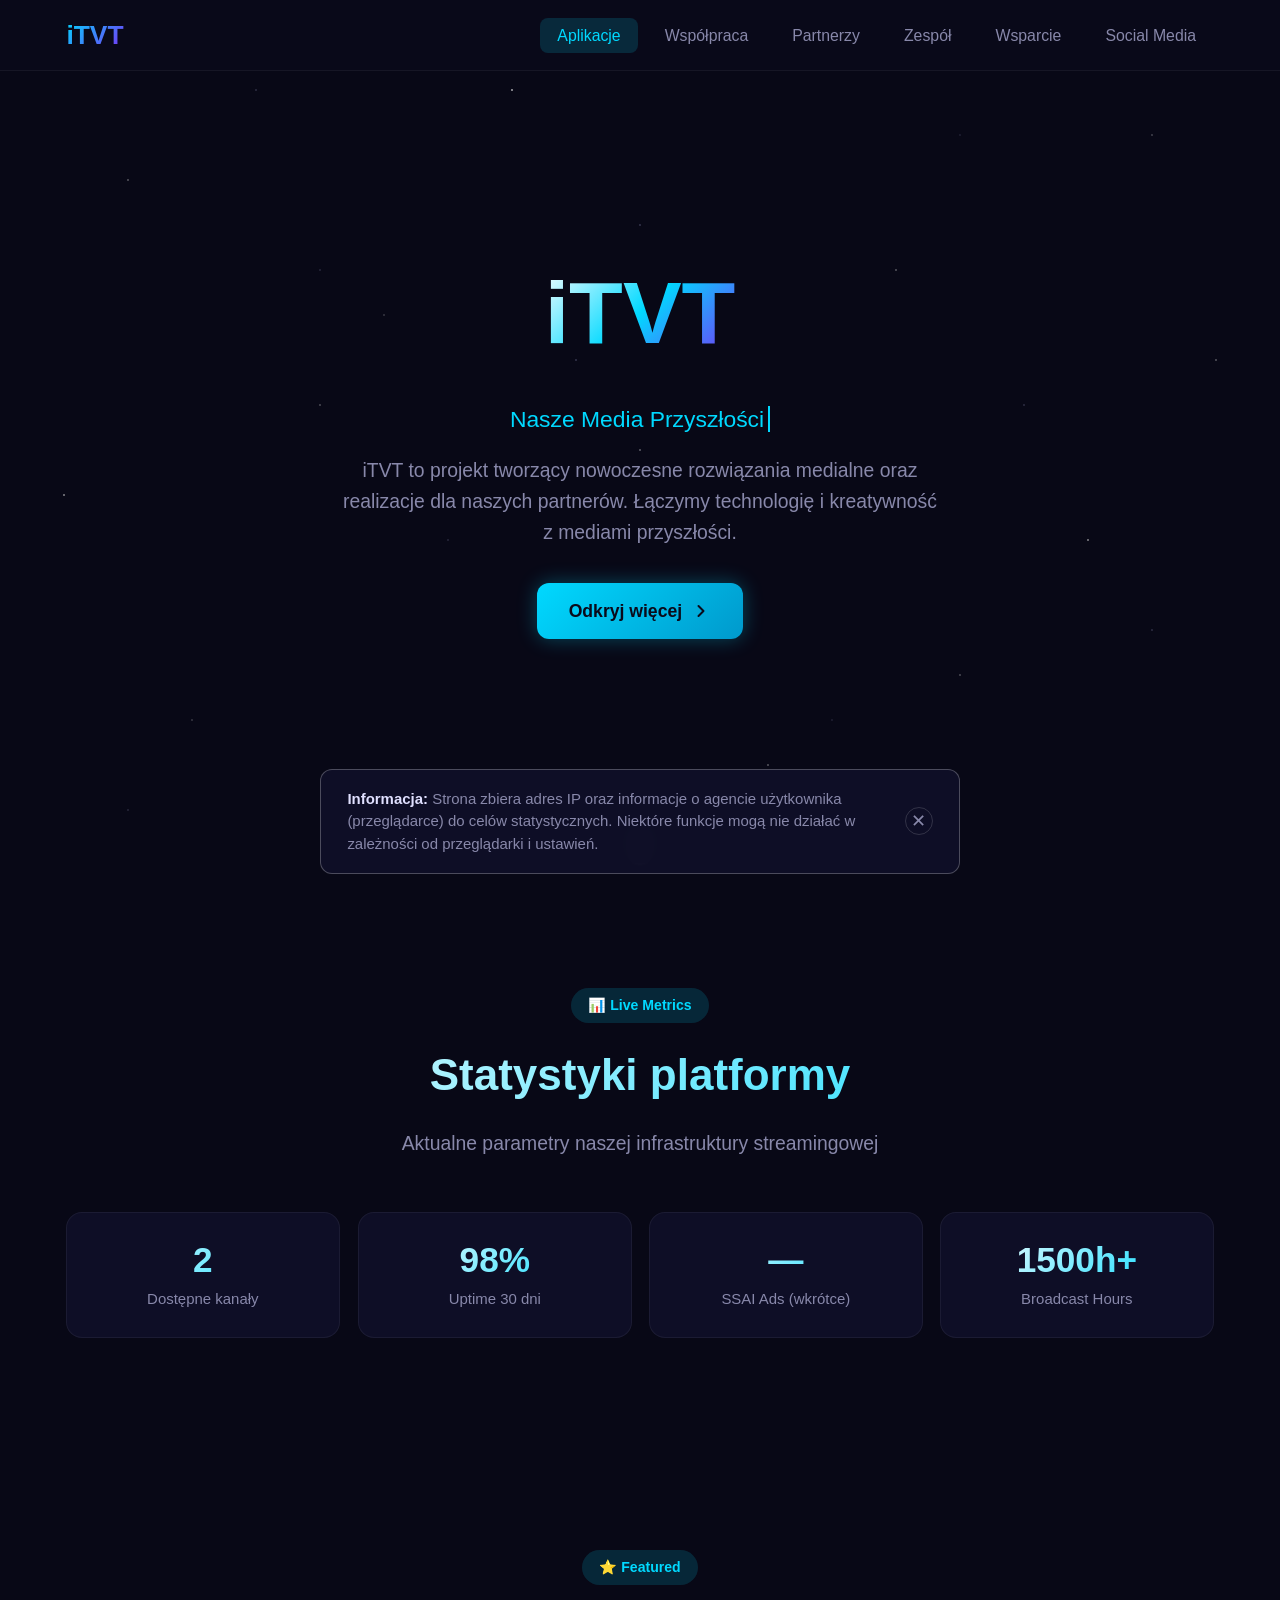
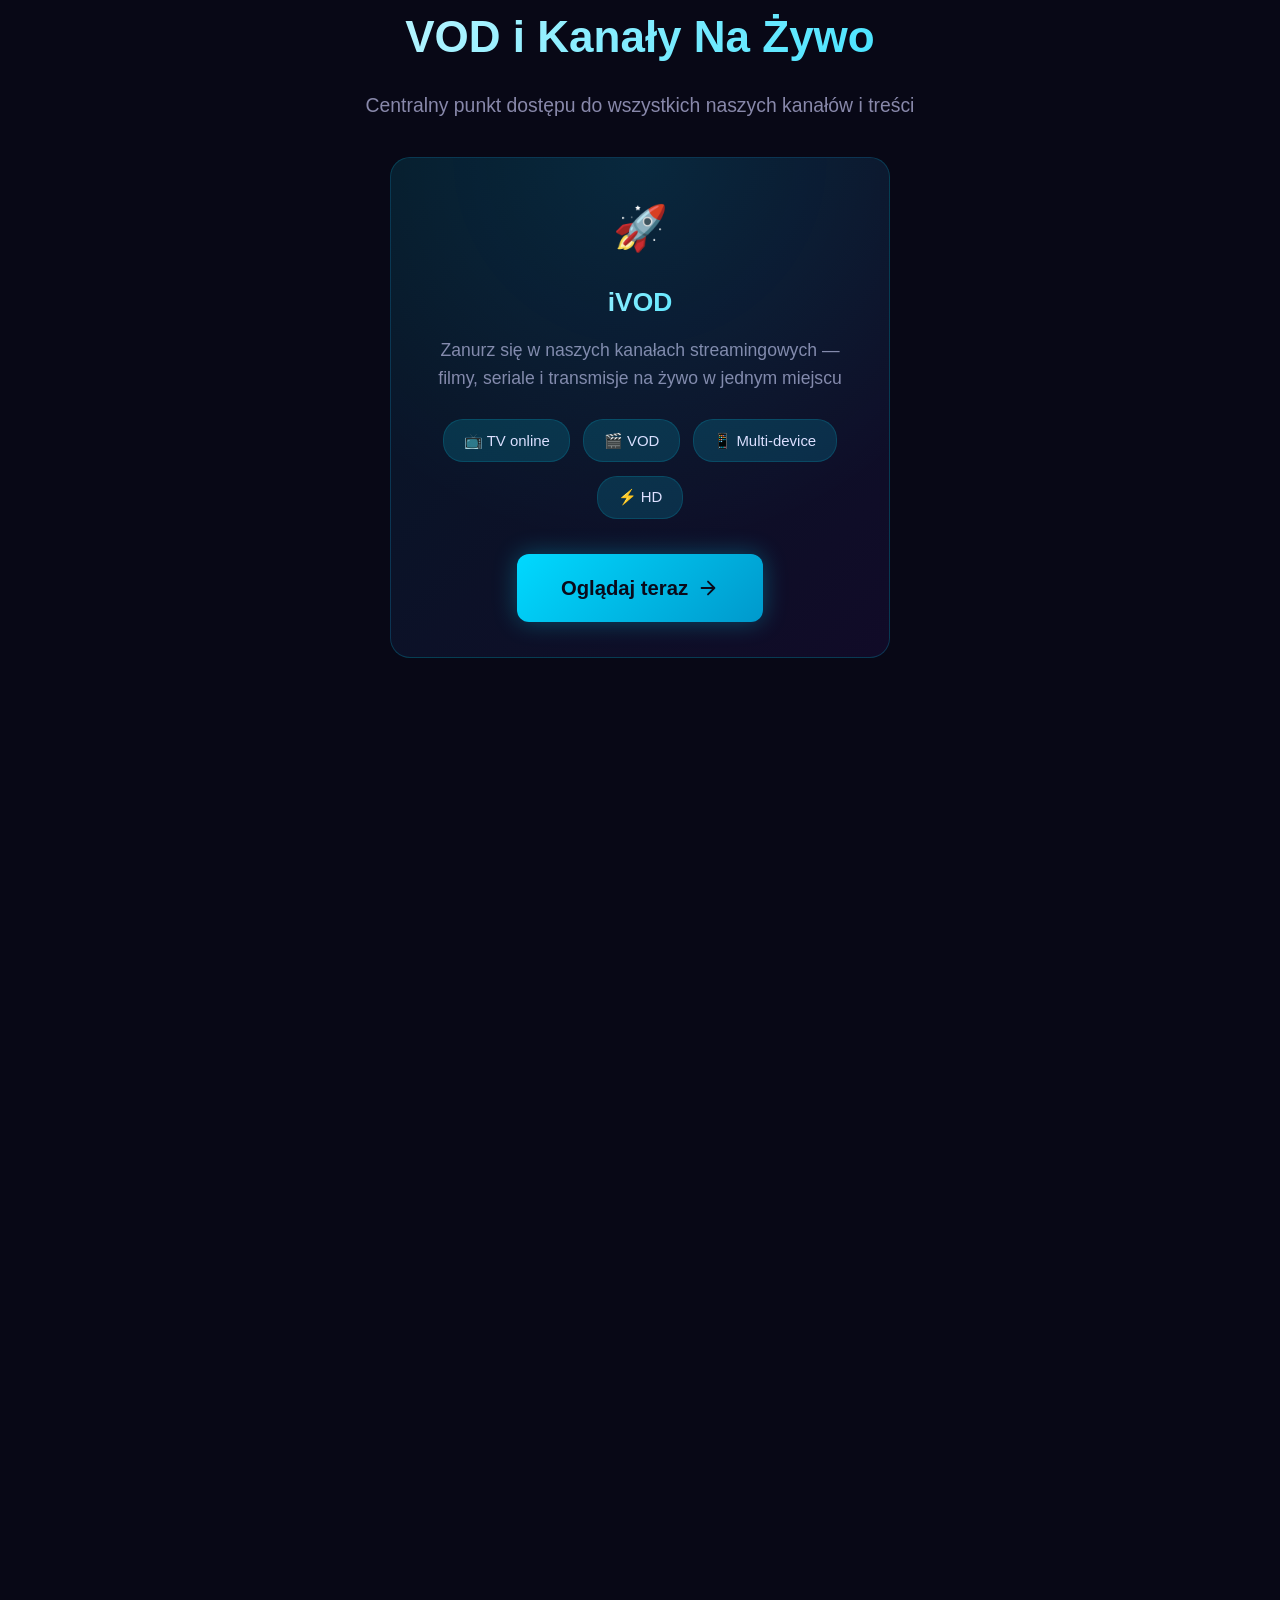
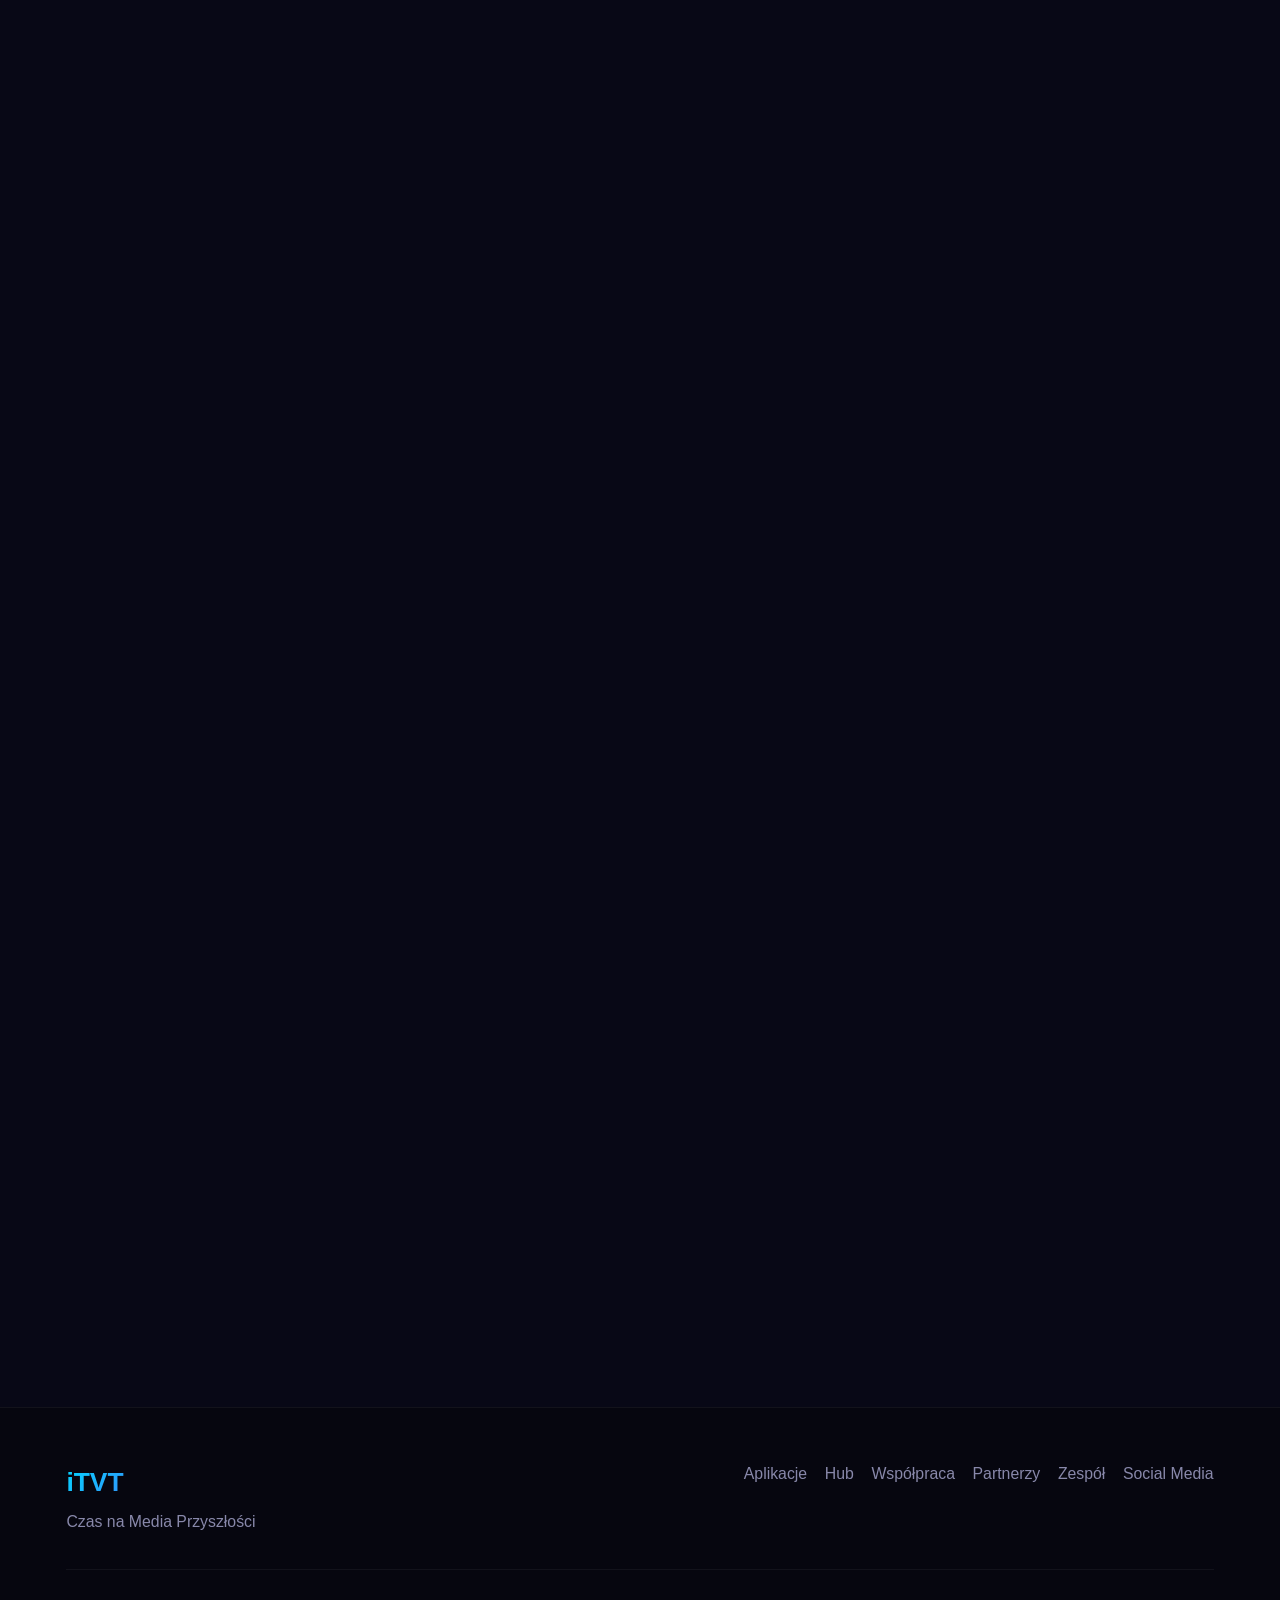
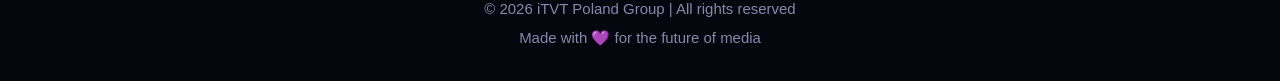
==== commit 68bddb67: "[Feat] Sections update changed id from "hub" to core  and added temporary popup to crew social-btn" ====
--- a/index.html
+++ b/index.html
@@ -234,7 +234,7 @@
 
 
     <!-- Hub Section -->
-    <section id="hub" class="section hub-section">
+    <section id="core" class="section hub-section">
         <div class="container">
             <div class="section-header">
                 <span class="section-tag">🪐 Platform</span>
@@ -274,6 +274,12 @@
                     <div class="feature-icon">⚡</div>
                     <h3>Instant Access</h3>
                     <p>Błyskawiczne przełączanie kanałów bez opóźnień. Technologia następnej generacji</p>
+                </div>
+
+                <div class="feature-card">
+                    <div class="feature-icon">💻</div>
+                    <h3>Aplikacje Desktopowe</h3>
+                    <p>Dostępne na Windows, Linux i macOS. Zainstaluj aplikację i ciesz się płynnym streamingiem bezpośrednio na swoim komputerze</p>
                 </div>
             </div>
 
@@ -811,6 +817,14 @@
         </svg>
     </button>
 
+    <!-- Modal -->
+    <div class="modal-overlay" id="teamModal">
+        <div class="modal-box">
+            <strong>🔧 Funkcja dostępna wkrótce</strong>
+            <p>Pracujemy nad tą funkcją. Bądź na bieżąco na naszych social mediach!</p>
+        </div>
+    </div>
+
     <!-- Info Banner -->
     <div class="info-banner" id="infoBanner" role="alert">
         <p><strong>Informacja:</strong> Strona zbiera adres IP oraz informacje o agencie użytkownika (przeglądarce) do celów statystycznych. Niektóre funkcje mogą nie działać w zależności od przeglądarki i ustawień.</p>
--- a/min/app.min.css
+++ b/min/app.min.css
@@ -1 +1 @@
-*,*::before,*::after{box-sizing:border-box;margin:0;padding:0}:root{--primary:#00d9ff;--primary-dim:rgba(0,217,255,0.15);--bg:#080816;--bg-card:rgba(15,15,42,0.88);--text:#e0e0ff;--text-dim:#8888aa;--glow:0 0 20px rgba(0,217,255,0.3);--radius:16px;--transition:0.25s cubic-bezier(0.4,0,0.2,1)}html{font-size:110%;scroll-behavior:smooth;scroll-padding-top:4rem}body{font-family:-apple-system,BlinkMacSystemFont,'Segoe UI',Roboto,sans-serif;background:var(--bg);color:var(--text);line-height:1.6;overflow-x:hidden;min-height:100vh}a{color:inherit;text-decoration:none}img{max-width:100%;display:block}.preloader{position:fixed;inset:0;z-index:9999;display:flex;align-items:center;justify-content:center;background:var(--bg);transition:opacity 0.5s ease,visibility 0.5s ease}.preloader.hidden{opacity:0;visibility:hidden;pointer-events:none}.preloader-content{text-align:center}.rocket{font-size:3rem;animation:rocketFloat 0.8s ease-in-out infinite alternate;will-change:transform}@keyframes rocketFloat{from{transform:translateY(0)}to{transform:translateY(-10px)}}.preloader-title{font-size:2.5rem;font-weight:800;background:linear-gradient(135deg,var(--primary),#7b2ff7);-webkit-background-clip:text;-webkit-text-fill-color:transparent;margin:1rem 0}.loading-bar{width:200px;height:4px;background:rgba(255,255,255,0.1);border-radius:4px;overflow:hidden;margin:1rem auto}.loading-progress{width:100%;height:100%;background:linear-gradient(90deg,var(--primary),#7b2ff7);border-radius:4px;transform-origin:left;animation:loadProgress 1.8s ease-in-out infinite;will-change:transform}@keyframes loadProgress{0%{transform:scaleX(0.05)}50%{transform:scaleX(0.7)}100%{transform:scaleX(0.05)}}.loading-text{color:var(--text-dim);font-size:0.9rem}.stars-container{position:fixed;inset:0;z-index:0;overflow:hidden;pointer-events:none;contain:layout style paint}.stars,.stars2{position:absolute;inset:0;will-change:transform}.stars{background:transparent}.stars2{background:transparent}.stars::after,.stars2::after{content:'';position:absolute;inset:0}.stars::after{background-image:radial-gradient(1px 1px at 10% 20%,rgba(255,255,255,0.8),transparent),radial-gradient(1px 1px at 25% 45%,rgba(255,255,255,0.7),transparent),radial-gradient(1.5px 1.5px at 40% 10%,rgba(255,255,255,0.9),transparent),radial-gradient(1px 1px at 55% 70%,rgba(255,255,255,0.6),transparent),radial-gradient(1px 1px at 70% 30%,rgba(255,255,255,0.8),transparent),radial-gradient(1.5px 1.5px at 85% 60%,rgba(255,255,255,0.7),transparent),radial-gradient(1px 1px at 15% 80%,rgba(255,255,255,0.5),transparent),radial-gradient(1px 1px at 50% 50%,rgba(255,255,255,0.9),transparent),radial-gradient(1px 1px at 90% 15%,rgba(255,255,255,0.6),transparent),radial-gradient(1.5px 1.5px at 5% 55%,rgba(255,255,255,0.7),transparent),radial-gradient(1px 1px at 60% 85%,rgba(255,255,255,0.8),transparent),radial-gradient(1px 1px at 30% 35%,rgba(255,255,255,0.5),transparent),radial-gradient(1px 1px at 75% 75%,rgba(255,255,255,0.7),transparent),radial-gradient(1.5px 1.5px at 45% 90%,rgba(255,255,255,0.6),transparent),radial-gradient(1px 1px at 95% 40%,rgba(255,255,255,0.8),transparent)}.stars2::after{background-image:radial-gradient(1px 1px at 20% 10%,rgba(200,200,255,0.5),transparent),radial-gradient(1px 1px at 35% 60%,rgba(200,200,255,0.4),transparent),radial-gradient(1px 1px at 50% 25%,rgba(200,200,255,0.6),transparent),radial-gradient(1px 1px at 65% 80%,rgba(200,200,255,0.3),transparent),radial-gradient(1px 1px at 80% 45%,rgba(200,200,255,0.5),transparent),radial-gradient(1px 1px at 10% 90%,rgba(200,200,255,0.4),transparent),radial-gradient(1px 1px at 45% 40%,rgba(200,200,255,0.6),transparent),radial-gradient(1px 1px at 75% 15%,rgba(200,200,255,0.3),transparent),radial-gradient(1px 1px at 90% 70%,rgba(200,200,255,0.5),transparent),radial-gradient(1px 1px at 25% 30%,rgba(200,200,255,0.4),transparent);animation:twinkle 6s ease-in-out infinite alternate;will-change:opacity}@keyframes twinkle{0%{opacity:0.4}50%{opacity:0.7}100%{opacity:0.4}}.sr-only{position:absolute;width:1px;height:1px;padding:0;margin:-1px;overflow:hidden;clip:rect(0,0,0,0);white-space:nowrap;border:0}.container{max-width:1200px;margin:0 auto;padding:0 1.5rem;position:relative;z-index:1}.section{padding:5rem 0;position:relative;content-visibility:auto;contain-intrinsic-size:600px}.section-header{text-align:center;margin-bottom:3rem}.section-tag{display:inline-block;background:var(--primary-dim);color:var(--primary);padding:0.35rem 1rem;border-radius:20px;font-size:0.8rem;font-weight:600;margin-bottom:1rem}.section-title{font-size:2.5rem;font-weight:800;background:linear-gradient(135deg,#fff,var(--primary));-webkit-background-clip:text;-webkit-text-fill-color:transparent;margin-bottom:1rem}.section-description{color:var(--text-dim);max-width:600px;margin:0 auto;font-size:1.1rem}.about-grid{display:grid;grid-template-columns:repeat(auto-fit,minmax(280px,1fr));gap:1.5rem}.about-card{background:var(--bg-card);border:1px solid rgba(255,255,255,0.06);border-radius:var(--radius);padding:2rem;transition:transform var(--transition),border-color var(--transition);will-change:transform}.about-card:hover{transform:translateY(-3px);border-color:rgba(0,217,255,0.2)}.about-icon{font-size:2rem;margin-bottom:1rem}.about-card h3{margin-bottom:0.75rem;font-size:1.15rem}.about-card p{color:var(--text-dim);font-size:0.95rem;margin-bottom:1.25rem;line-height:1.6}.about-link{display:inline-flex;align-items:center;gap:0.4rem;color:var(--primary);font-weight:600;font-size:0.9rem;transition:gap var(--transition)}.about-link:hover{gap:0.7rem}.navbar{position:fixed;top:0;left:0;right:0;z-index:1000;background:rgba(10,10,26,0.85);backdrop-filter:blur(12px);-webkit-backdrop-filter:blur(12px);border-bottom:1px solid rgba(255,255,255,0.05);transition:transform var(--transition)}.navbar.hidden-nav{transform:translateY(-100%)}.nav-container{max-width:1200px;margin:0 auto;padding:0.8rem 1.5rem;display:flex;align-items:center;justify-content:space-between}.nav-logo .logo-text{font-size:1.5rem;font-weight:800;background:linear-gradient(135deg,var(--primary),#7b2ff7);-webkit-background-clip:text;-webkit-text-fill-color:transparent}.nav-menu{display:flex;gap:0.5rem;list-style:none}.nav-link{padding:0.5rem 1rem;border-radius:8px;font-size:0.9rem;font-weight:500;color:var(--text-dim);transition:color var(--transition),background var(--transition)}.nav-link:hover,.nav-link.active{color:var(--primary);background:var(--primary-dim)}.nav-toggle{display:none;flex-direction:column;gap:5px;cursor:pointer;padding:4px}.nav-toggle span{display:block;width:24px;height:2px;background:var(--text);border-radius:2px;transition:transform var(--transition),opacity var(--transition)}.nav-toggle.active span:nth-child(1){transform:rotate(45deg)translate(5px,5px)}.nav-toggle.active span:nth-child(2){opacity:0}.nav-toggle.active span:nth-child(3){transform:rotate(-45deg)translate(5px,-5px)}.hero-section{min-height:100vh;display:flex;align-items:center;justify-content:center;text-align:center;padding-top:4rem}.hero-content{max-width:800px}.hero-title{font-size:5rem;font-weight:900}.glitch{background:linear-gradient(135deg,#fff,var(--primary),#7b2ff7);-webkit-background-clip:text;-webkit-text-fill-color:transparent;position:relative}.hero-subtitle{margin:1rem 0;font-size:1.3rem}.typing-text{color:var(--primary);border-right:2px solid var(--primary);padding-right:4px;animation:cursorBlink 0.8s step-end infinite;will-change:border-color}@keyframes cursorBlink{50%{border-color:transparent}}.hero-description{color:var(--text-dim);max-width:600px;margin:0 auto 2rem;font-size:1.1rem}.btn{display:inline-flex;align-items:center;gap:0.5rem;padding:0.8rem 1.8rem;border-radius:12px;font-weight:600;font-size:1rem;border:none;cursor:pointer;transition:transform var(--transition),box-shadow var(--transition);will-change:transform}.btn:hover{transform:translateY(-2px)}.btn:active{transform:translateY(0)}.btn-primary{background:linear-gradient(135deg,var(--primary),#0099cc);color:#0a0a1a;box-shadow:var(--glow)}.btn-primary:hover{box-shadow:0 0 30px rgba(0,217,255,0.5)}.btn-secondary{background:var(--primary-dim);color:var(--primary);border:1px solid rgba(0,217,255,0.3)}.btn-large{padding:1rem 2.5rem;font-size:1.1rem}.btn-hub{background:linear-gradient(135deg,var(--primary),#7b2ff7);color:white;padding:1rem 2rem;font-size:1.1rem}.scroll-indicator{position:absolute;bottom:2rem;left:50%;transform:translateX(-50%)}.mouse{width:24px;height:38px;border:2px solid var(--text-dim);border-radius:12px;position:relative}.mouse::after{content:'';position:absolute;top:6px;left:50%;width:3px;height:8px;background:var(--primary);border-radius:2px;transform:translateX(-50%);animation:scrollWheel 1.5s ease-in-out infinite;will-change:transform}@keyframes scrollWheel{0%{transform:translateX(-50%)translateY(0);opacity:1}100%{transform:translateX(-50%)translateY(12px);opacity:0}}.metrics-grid{display:grid;grid-template-columns:repeat(auto-fit,minmax(200px,1fr));gap:1rem;margin-bottom:2rem}.metric-card{background:var(--bg-card);border:1px solid rgba(255,255,255,0.06);border-radius:var(--radius);padding:1.5rem;text-align:center;transition:transform var(--transition),border-color var(--transition);will-change:transform}.metric-card:hover{transform:translateY(-2px);border-color:rgba(0,217,255,0.2)}.metric-value{font-size:2rem;font-weight:800;background:linear-gradient(135deg,#fff,var(--primary));-webkit-background-clip:text;-webkit-text-fill-color:transparent;line-height:1.2}.metric-label{color:var(--text-dim);font-size:0.85rem;margin-top:0.3rem}.channels-section .section-header{margin-bottom:2rem}.ivod-showcase{display:flex;flex-direction:column;align-items:center;gap:2rem}.ivod-hero-card{background:linear-gradient(135deg,rgba(0,217,255,0.08),rgba(123,47,247,0.08));border:1px solid rgba(0,217,255,0.2);border-radius:20px;padding:2rem 1.8rem;text-align:center;max-width:500px;width:100%;position:relative;overflow:hidden}.ivod-hero-card::before{content:'';position:absolute;inset:0;background:radial-gradient(circle at 50% 0%,rgba(0,217,255,0.1),transparent 70%);pointer-events:none}.ivod-icon{font-size:2.5rem;margin-bottom:1rem;display:inline-block;animation:ivodPulse 2s ease-in-out infinite;will-change:transform}@keyframes ivodPulse{0%,100%{transform:scale(1)}50%{transform:scale(1.08)}}.ivod-hero-card h3{font-size:1.4rem;font-weight:800;margin-bottom:0.75rem;background:linear-gradient(135deg,#fff,var(--primary));-webkit-background-clip:text;-webkit-text-fill-color:transparent}.ivod-hero-card p{color:var(--text-dim);margin-bottom:1.5rem;font-size:1rem}.ivod-badge-row{display:flex;flex-wrap:wrap;justify-content:center;gap:0.75rem;margin-bottom:2rem}.ivod-badge{display:flex;align-items:center;gap:0.5rem;background:var(--primary-dim);color:var(--text);font-size:0.85rem;padding:0.5rem 1.1rem;border-radius:20px;border:1px solid rgba(0,217,255,0.15)}.ivod-badge-emoji{font-size:1.2rem;line-height:1}.ivod-badge span{font-size:1rem}.btn-hub{background:linear-gradient(135deg,var(--primary),#0099cc);color:#0a0a1a;padding:1rem 2.5rem;font-size:1.15rem;box-shadow:0 0 25px rgba(0,217,255,0.3);transition:transform var(--transition),box-shadow var(--transition);will-change:transform}.btn-hub:hover{transform:translateY(-3px);box-shadow:0 0 40px rgba(0,217,255,0.5)}.ivod-feature-item span{font-size:1.3rem}.hub-showcase{display:flex;justify-content:center}.hub-card{background:var(--bg-card);border:1px solid rgba(255,255,255,0.08);border-radius:var(--radius);padding:3rem;text-align:center;max-width:400px;width:100%;transition:transform var(--transition),border-color var(--transition);will-change:transform}.hub-card:hover{transform:translateY(-4px);border-color:var(--primary)}.hub-icon{font-size:3rem;margin-bottom:1rem}.hub-card h3{font-size:1.5rem;margin-bottom:0.5rem;background:linear-gradient(135deg,#fff,var(--primary));-webkit-background-clip:text;-webkit-text-fill-color:transparent}.hub-card p{color:var(--text-dim);margin-bottom:1.5rem}.hub-features{display:grid;grid-template-columns:repeat(auto-fit,minmax(280px,1fr));gap:1.5rem;margin-bottom:3rem}.feature-card{background:var(--bg-card);border:1px solid rgba(255,255,255,0.06);border-radius:var(--radius);padding:2rem;transition:transform var(--transition),border-color var(--transition);will-change:transform;position:relative}.feature-card:hover{transform:translateY(-3px);border-color:rgba(0,217,255,0.2)}.feature-badge{position:absolute;top:1rem;right:1rem;background:rgba(255,200,0,0.15);color:#ffc800;padding:0.2rem 0.6rem;border-radius:8px;font-size:0.75rem;font-weight:600}.feature-icon{font-size:2rem;margin-bottom:1rem}.feature-card h3{margin-bottom:0.5rem}.feature-card p{color:var(--text-dim);font-size:0.95rem}.hub-cta{text-align:center;background:var(--bg-card);border:1px solid rgba(255,255,255,0.06);border-radius:var(--radius);padding:3rem}.hub-cta h3{margin-bottom:1rem;font-size:1.3rem}.partnerships-grid{display:grid;grid-template-columns:repeat(auto-fit,minmax(300px,1fr));gap:1.5rem;margin-bottom:3rem}.partnership-card{background:var(--bg-card);border:1px solid rgba(255,255,255,0.06);border-radius:var(--radius);padding:2rem;transition:transform var(--transition);will-change:transform}.partnership-card:hover{transform:translateY(-3px)}.partnership-header{display:flex;justify-content:space-between;align-items:center;margin-bottom:1rem}.partnership-logo{font-size:2rem}.partnership-status{font-size:0.8rem;padding:0.25rem 0.75rem;border-radius:20px;background:rgba(0,255,100,0.15);color:#00ff64}.partnership-status.coming-soon{background:rgba(255,200,0,0.15);color:#ffc800}.partnership-card h3{margin-bottom:0.5rem}.partnership-card > p{color:var(--text-dim);font-size:0.95rem;margin-bottom:1.5rem}.partnership-stats{display:flex;gap:2rem}.stat{display:flex;flex-direction:column}.stat-value{font-size:1.3rem;font-weight:700;color:var(--primary)}.stat-label{font-size:0.8rem;color:var(--text-dim)}.partnership-cta{text-align:center;background:linear-gradient(135deg,var(--bg-card),rgba(0,217,255,0.05));border:1px solid rgba(0,217,255,0.1);border-radius:var(--radius);padding:3rem;display:flex;align-items:center;justify-content:space-between;flex-wrap:wrap;gap:1.5rem}.cta-content h3{font-size:1.3rem;margin-bottom:0.3rem}.cta-content p{color:var(--text-dim)}.partners-grid{display:grid;grid-template-columns:repeat(auto-fit,minmax(280px,1fr));gap:1.5rem;margin-bottom:3rem}.partner-link{display:flex}.partner-card{background:var(--bg-card);border:1px solid rgba(255,255,255,0.06);border-radius:var(--radius);padding:2rem;transition:transform var(--transition),border-color var(--transition);will-change:transform;flex:1;display:flex;flex-direction:column}.partner-card:hover{transform:translateY(-3px);border-color:rgba(0,217,255,0.2)}.partner-logo{font-size:2.5rem;margin-bottom:1rem}.partner-card h4{margin-bottom:0.3rem}.partner-card p{color:var(--text-dim);font-size:0.9rem;flex:1}.partners-cta{text-align:center;background:var(--bg-card);border:1px solid rgba(255,255,255,0.06);border-radius:var(--radius);padding:3rem}.partners-cta h3{margin-bottom:0.5rem}.partners-cta p{color:var(--text-dim);margin-bottom:1.5rem}.team-grid{display:grid;grid-template-columns:repeat(auto-fit,minmax(280px,1fr));gap:2rem;max-width:700px;margin:0 auto}.team-card{background:var(--bg-card);border:1px solid rgba(255,255,255,0.06);border-radius:var(--radius);padding:2rem;text-align:center;transition:transform var(--transition);will-change:transform}.team-card:hover{transform:translateY(-3px)}.team-avatar{position:relative;width:100px;height:100px;margin:0 auto 1.5rem}.avatar-placeholder{width:100%;height:100%;border-radius:50%;background:var(--primary-dim);display:flex;align-items:center;justify-content:center;font-size:2.5rem;position:relative;z-index:1}.avatar-glow{position:absolute;inset:-4px;border-radius:50%;border:2px solid transparent;background:linear-gradient(135deg,var(--primary),#7b2ff7)border-box;-webkit-mask:linear-gradient(#fff 0 0)padding-box,linear-gradient(#fff 0 0);mask:linear-gradient(#fff 0 0)padding-box,linear-gradient(#fff 0 0);-webkit-mask-composite:xor;mask-composite:exclude}.team-card h3{margin-bottom:0.3rem;font-size:1.1rem}.team-role{color:var(--primary);font-size:0.85rem;font-weight:600;display:block;margin-bottom:1rem}.team-card p{color:var(--text-dim);font-size:0.9rem;margin-bottom:1rem}.team-social{display:flex;justify-content:center;gap:0.5rem}.social-icon{width:36px;height:36px;border-radius:50%;background:rgba(255,255,255,0.05);display:flex;align-items:center;justify-content:center;font-size:1rem;transition:background var(--transition)}.social-icon:hover{background:var(--primary-dim)}.support-main{display:flex;justify-content:center}.support-card{background:var(--bg-card);border:1px solid rgba(255,255,255,0.06);border-radius:var(--radius);padding:3rem;text-align:center;max-width:600px;width:100%}.support-icon{margin-bottom:1.5rem;color:var(--primary)}.support-card h3{font-size:1.5rem;margin-bottom:1rem}.support-description{color:var(--text-dim);margin-bottom:2rem}.support-features{display:grid;gap:1rem;margin-bottom:2rem;text-align:left}.support-feature{display:flex;gap:1rem;align-items:flex-start}.support-feature .feature-icon{font-size:1.3rem;margin-bottom:0}.support-feature h4{font-size:0.95rem;margin-bottom:0.15rem}.support-feature p{color:var(--text-dim);font-size:0.85rem}.support-btn{margin-bottom:1rem}.support-thanks{color:var(--text-dim);font-size:0.9rem}.social-category{margin-bottom:3rem}.social-category:last-child{margin-bottom:0}.category-title{display:flex;align-items:center;gap:0.5rem;margin-bottom:1.5rem;font-size:1.2rem;color:var(--text)}.category-icon{font-size:1.2rem}.social-grid{display:grid;gap:1rem}.social-card{display:flex;align-items:center;gap:1rem;background:var(--bg-card);border:1px solid rgba(255,255,255,0.06);border-radius:var(--radius);padding:1.2rem 1.5rem;transition:transform var(--transition),border-color var(--transition);will-change:transform}.social-card:hover{transform:translateX(4px);border-color:rgba(0,217,255,0.2)}.social-icon-large{flex-shrink:0;width:48px;height:48px;color:var(--primary)}.social-info{flex:1;min-width:0}.social-info h4{font-size:1rem;margin-bottom:0.15rem}.social-info p{color:var(--primary);font-size:0.85rem}.social-meta{color:var(--text-dim);font-size:0.8rem}.social-arrow{font-size:1.2rem;color:var(--text-dim);transition:transform var(--transition)}.social-card:hover .social-arrow{transform:translateX(4px)}.youtube{border-left:3px solid #ff0000}.instagram{border-left:3px solid #f58529}.tiktok{border-left:3px solid #fff}.instagram-studio{border-left:3px solid #833ab4}.github{border-left:3px solid #c0c0c0}.discord-main{display:flex;justify-content:center}.discord-card{background:var(--bg-card);border:1px solid rgba(255,255,255,0.06);border-radius:var(--radius);padding:3rem;text-align:center;max-width:600px;width:100%;transition:transform var(--transition);will-change:transform}.discord-card:hover{transform:translateY(-3px)}.discord-icon{color:#5865f2;margin-bottom:1.5rem}.discord-card h3{font-size:1.5rem;margin-bottom:1rem}.discord-description{color:var(--text-dim);margin-bottom:2rem}.discord-features{display:grid;gap:1rem;margin-bottom:2rem;text-align:left}.discord-feature{display:flex;gap:1rem;align-items:flex-start}.discord-feature .feature-icon{font-size:1.3rem;margin-bottom:0}.discord-feature h4{font-size:0.95rem;margin-bottom:0.15rem}.discord-feature p{color:var(--text-dim);font-size:0.85rem}.footer{background:rgba(0,0,0,0.3);border-top:1px solid rgba(255,255,255,0.05);padding:3rem 0 1.5rem}.footer-content{display:flex;justify-content:space-between;align-items:flex-start;flex-wrap:wrap;gap:2rem;margin-bottom:2rem}.footer-brand h3{font-size:1.5rem;background:linear-gradient(135deg,var(--primary),#7b2ff7);-webkit-background-clip:text;-webkit-text-fill-color:transparent;margin-bottom:0.3rem}.footer-brand p{color:var(--text-dim);font-size:0.9rem}.footer-links{display:flex;flex-wrap:wrap;gap:1rem}.footer-links a{color:var(--text-dim);font-size:0.9rem;transition:color var(--transition)}.footer-links a:hover{color:var(--primary)}.footer-bottom{text-align:center;padding-top:1.5rem;border-top:1px solid rgba(255,255,255,0.05)}.footer-bottom p{color:var(--text-dim);font-size:0.85rem;margin-bottom:0.3rem}.back-to-top{position:fixed;bottom:2rem;right:2rem;z-index:900;width:48px;height:48px;border-radius:50%;background:var(--primary-dim);border:1px solid rgba(0,217,255,0.3);color:var(--primary);cursor:pointer;display:flex;align-items:center;justify-content:center;opacity:0;visibility:hidden;transition:opacity var(--transition),visibility var(--transition),transform var(--transition);will-change:transform}.back-to-top.visible{opacity:1;visibility:visible}.back-to-top:hover{transform:translateY(-3px);background:rgba(0,217,255,0.25)}@media(max-width:768px){.section{padding:3rem 0;content-visibility:auto}.hero-title{font-size:3rem}.section-title{font-size:2rem}.nav-menu{position:fixed;top:60px;left:0;right:0;flex-direction:column;gap:0;background:rgba(10,10,26,0.98);backdrop-filter:blur(12px);-webkit-backdrop-filter:blur(12px);border-bottom:1px solid rgba(255,255,255,0.05);padding:0.75rem 0;transform:translateY(-110%);transition:transform var(--transition)}.nav-menu.active{transform:translateY(0)}.nav-link{display:flex;padding:1.2rem 2rem;border-radius:0}.nav-link:hover{background:var(--primary-dim)}.nav-toggle{display:flex}.partnership-cta{flex-direction:column;text-align:center}.footer-content{flex-direction:column;text-align:center;align-items:center}.footer-links{justify-content:center}}@media(max-width:480px){.hero-title{font-size:2.2rem}.hub-card{padding:2rem}.support-card{padding:2rem}.discord-card{padding:2rem}}.info-banner{position:fixed;bottom:1.5rem;left:50%;z-index:999;transform:translateX(-50%);background:rgba(15,15,40,0.95);backdrop-filter:blur(10px);-webkit-backdrop-filter:blur(10px);border:1px solid rgba(255,255,255,0.25);border-radius:12px;padding:1rem 1.5rem;max-width:640px;width:calc(100% - 3rem);display:flex;align-items:center;gap:1rem;font-size:0.85rem;color:var(--text-dim);opacity:0;visibility:hidden;transition:opacity 0.4s ease,visibility 0.4s ease,transform 0.4s ease;transform:translateX(-50%)translateY(20px)}.info-banner.visible{opacity:1;visibility:visible;transform:translateX(-50%)translateY(0)}.info-banner p{flex:1;margin:0;line-height:1.5}.info-banner strong{color:var(--text)}.info-banner-close{flex-shrink:0;width:28px;height:28px;border-radius:50%;border:1px solid rgba(255,255,255,0.15);background:transparent;color:var(--text-dim);cursor:pointer;display:flex;align-items:center;justify-content:center;font-size:1rem;transition:background var(--transition),color var(--transition)}.info-banner-close:hover{background:var(--primary-dim);color:var(--primary)}@media(max-width:480px){.info-banner{flex-direction:column;text-align:center;padding:1rem;font-size:0.8rem}.info-banner-close{align-self:flex-end}}@media(prefers-reduced-motion:reduce){*,*::before,*::after{animation-duration:0.01ms !important;animation-iteration-count:1 !important;transition-duration:0.01ms !important}html{scroll-behavior:auto}.rocket{animation:none}.loading-progress{animation:none;background-size:200% 100%}.stars2::after{animation:none;opacity:0.5}.typing-text{animation:none;border-right-style:solid}.mouse::after{animation:none;opacity:0.5}.btn:hover,.hub-card:hover,.feature-card:hover,.partnership-card:hover,.partner-card:hover,.team-card:hover,.social-card:hover,.discord-card:hover,.back-to-top:hover{transform:none}}+*,*::before,*::after{box-sizing:border-box;margin:0;padding:0}:root{--primary:#00d9ff;--primary-dim:rgba(0,217,255,0.15);--bg:#080816;--bg-card:rgba(15,15,42,0.88);--text:#e0e0ff;--text-dim:#8888aa;--glow:0 0 20px rgba(0,217,255,0.3);--radius:16px;--transition:0.25s cubic-bezier(0.4,0,0.2,1)}html{font-size:110%;scroll-behavior:smooth;scroll-padding-top:4rem}body{font-family:-apple-system,BlinkMacSystemFont,'Segoe UI',Roboto,sans-serif;background:var(--bg);color:var(--text);line-height:1.6;overflow-x:hidden;min-height:100vh}a{color:inherit;text-decoration:none}img{max-width:100%;display:block}.preloader{position:fixed;inset:0;z-index:9999;display:flex;align-items:center;justify-content:center;background:var(--bg);transition:opacity 0.5s ease,visibility 0.5s ease}.preloader.hidden{opacity:0;visibility:hidden;pointer-events:none}.preloader-content{text-align:center}.rocket{font-size:3rem;animation:rocketFloat 0.8s ease-in-out infinite alternate;will-change:transform}@keyframes rocketFloat{from{transform:translateY(0)}to{transform:translateY(-10px)}}.preloader-title{font-size:2.5rem;font-weight:800;background:linear-gradient(135deg,var(--primary),#7b2ff7);-webkit-background-clip:text;-webkit-text-fill-color:transparent;margin:1rem 0}.loading-bar{width:200px;height:4px;background:rgba(255,255,255,0.1);border-radius:4px;overflow:hidden;margin:1rem auto}.loading-progress{width:100%;height:100%;background:linear-gradient(90deg,var(--primary),#7b2ff7);border-radius:4px;transform-origin:left;animation:loadProgress 1.8s ease-in-out infinite;will-change:transform}@keyframes loadProgress{0%{transform:scaleX(0.05)}50%{transform:scaleX(0.7)}100%{transform:scaleX(0.05)}}.loading-text{color:var(--text-dim);font-size:0.9rem}.stars-container{position:fixed;inset:0;z-index:0;overflow:hidden;pointer-events:none;contain:layout style paint}.stars,.stars2{position:absolute;inset:0;will-change:transform}.stars{background:transparent}.stars2{background:transparent}.stars::after,.stars2::after{content:'';position:absolute;inset:0}.stars::after{background-image:radial-gradient(1px 1px at 10% 20%,rgba(255,255,255,0.8),transparent),radial-gradient(1px 1px at 25% 45%,rgba(255,255,255,0.7),transparent),radial-gradient(1.5px 1.5px at 40% 10%,rgba(255,255,255,0.9),transparent),radial-gradient(1px 1px at 55% 70%,rgba(255,255,255,0.6),transparent),radial-gradient(1px 1px at 70% 30%,rgba(255,255,255,0.8),transparent),radial-gradient(1.5px 1.5px at 85% 60%,rgba(255,255,255,0.7),transparent),radial-gradient(1px 1px at 15% 80%,rgba(255,255,255,0.5),transparent),radial-gradient(1px 1px at 50% 50%,rgba(255,255,255,0.9),transparent),radial-gradient(1px 1px at 90% 15%,rgba(255,255,255,0.6),transparent),radial-gradient(1.5px 1.5px at 5% 55%,rgba(255,255,255,0.7),transparent),radial-gradient(1px 1px at 60% 85%,rgba(255,255,255,0.8),transparent),radial-gradient(1px 1px at 30% 35%,rgba(255,255,255,0.5),transparent),radial-gradient(1px 1px at 75% 75%,rgba(255,255,255,0.7),transparent),radial-gradient(1.5px 1.5px at 45% 90%,rgba(255,255,255,0.6),transparent),radial-gradient(1px 1px at 95% 40%,rgba(255,255,255,0.8),transparent)}.stars2::after{background-image:radial-gradient(1px 1px at 20% 10%,rgba(200,200,255,0.5),transparent),radial-gradient(1px 1px at 35% 60%,rgba(200,200,255,0.4),transparent),radial-gradient(1px 1px at 50% 25%,rgba(200,200,255,0.6),transparent),radial-gradient(1px 1px at 65% 80%,rgba(200,200,255,0.3),transparent),radial-gradient(1px 1px at 80% 45%,rgba(200,200,255,0.5),transparent),radial-gradient(1px 1px at 10% 90%,rgba(200,200,255,0.4),transparent),radial-gradient(1px 1px at 45% 40%,rgba(200,200,255,0.6),transparent),radial-gradient(1px 1px at 75% 15%,rgba(200,200,255,0.3),transparent),radial-gradient(1px 1px at 90% 70%,rgba(200,200,255,0.5),transparent),radial-gradient(1px 1px at 25% 30%,rgba(200,200,255,0.4),transparent);animation:twinkle 6s ease-in-out infinite alternate;will-change:opacity}@keyframes twinkle{0%{opacity:0.4}50%{opacity:0.7}100%{opacity:0.4}}.sr-only{position:absolute;width:1px;height:1px;padding:0;margin:-1px;overflow:hidden;clip:rect(0,0,0,0);white-space:nowrap;border:0}.container{max-width:1200px;margin:0 auto;padding:0 1.5rem;position:relative;z-index:1}.section{padding:5rem 0;position:relative;content-visibility:auto;contain-intrinsic-size:600px}.section-header{text-align:center;margin-bottom:3rem}.section-tag{display:inline-block;background:var(--primary-dim);color:var(--primary);padding:0.35rem 1rem;border-radius:20px;font-size:0.8rem;font-weight:600;margin-bottom:1rem}.section-title{font-size:2.5rem;font-weight:800;background:linear-gradient(135deg,#fff,var(--primary));-webkit-background-clip:text;-webkit-text-fill-color:transparent;margin-bottom:1rem}.section-description{color:var(--text-dim);max-width:600px;margin:0 auto;font-size:1.1rem}.about-grid{display:grid;grid-template-columns:repeat(auto-fit,minmax(280px,1fr));gap:1.5rem}.about-card{background:var(--bg-card);border:1px solid rgba(255,255,255,0.06);border-radius:var(--radius);padding:2rem;transition:transform var(--transition),border-color var(--transition);will-change:transform}.about-card:hover{transform:translateY(-3px);border-color:rgba(0,217,255,0.2)}.about-icon{font-size:2rem;margin-bottom:1rem}.about-card h3{margin-bottom:0.75rem;font-size:1.15rem}.about-card p{color:var(--text-dim);font-size:0.95rem;margin-bottom:1.25rem;line-height:1.6}.about-link{display:inline-flex;align-items:center;gap:0.4rem;color:var(--primary);font-weight:600;font-size:0.9rem;transition:gap var(--transition)}.about-link:hover{gap:0.7rem}.navbar{position:fixed;top:0;left:0;right:0;z-index:1000;background:rgba(10,10,26,0.85);backdrop-filter:blur(12px);-webkit-backdrop-filter:blur(12px);border-bottom:1px solid rgba(255,255,255,0.05);transition:transform var(--transition)}.navbar.hidden-nav{transform:translateY(-100%)}.nav-container{max-width:1200px;margin:0 auto;padding:0.8rem 1.5rem;display:flex;align-items:center;justify-content:space-between}.nav-logo .logo-text{font-size:1.5rem;font-weight:800;background:linear-gradient(135deg,var(--primary),#7b2ff7);-webkit-background-clip:text;-webkit-text-fill-color:transparent}.nav-menu{display:flex;gap:0.5rem;list-style:none}.nav-link{padding:0.5rem 1rem;border-radius:8px;font-size:0.9rem;font-weight:500;color:var(--text-dim);transition:color var(--transition),background var(--transition)}.nav-link:hover,.nav-link.active{color:var(--primary);background:var(--primary-dim)}.nav-toggle{display:none;flex-direction:column;gap:5px;cursor:pointer;padding:4px}.nav-toggle span{display:block;width:24px;height:2px;background:var(--text);border-radius:2px;transition:transform var(--transition),opacity var(--transition)}.nav-toggle.active span:nth-child(1){transform:rotate(45deg)translate(5px,5px)}.nav-toggle.active span:nth-child(2){opacity:0}.nav-toggle.active span:nth-child(3){transform:rotate(-45deg)translate(5px,-5px)}.hero-section{min-height:100vh;display:flex;align-items:center;justify-content:center;text-align:center;padding-top:4rem}.hero-content{max-width:800px}.hero-title{font-size:5rem;font-weight:900}.glitch{background:linear-gradient(135deg,#fff,var(--primary),#7b2ff7);-webkit-background-clip:text;-webkit-text-fill-color:transparent;position:relative}.hero-subtitle{margin:1rem 0;font-size:1.3rem}.typing-text{color:var(--primary);border-right:2px solid var(--primary);padding-right:4px;animation:cursorBlink 0.8s step-end infinite;will-change:border-color}@keyframes cursorBlink{50%{border-color:transparent}}.hero-description{color:var(--text-dim);max-width:600px;margin:0 auto 2rem;font-size:1.1rem}.btn{display:inline-flex;align-items:center;gap:0.5rem;padding:0.8rem 1.8rem;border-radius:12px;font-weight:600;font-size:1rem;border:none;cursor:pointer;transition:transform var(--transition),box-shadow var(--transition);will-change:transform}.btn:hover{transform:translateY(-2px)}.btn:active{transform:translateY(0)}.btn-primary{background:linear-gradient(135deg,var(--primary),#0099cc);color:#0a0a1a;box-shadow:var(--glow)}.btn-primary:hover{box-shadow:0 0 30px rgba(0,217,255,0.5)}.btn-secondary{background:var(--primary-dim);color:var(--primary);border:1px solid rgba(0,217,255,0.3)}.btn-large{padding:1rem 2.5rem;font-size:1.1rem}.btn-hub{background:linear-gradient(135deg,var(--primary),#7b2ff7);color:white;padding:1rem 2rem;font-size:1.1rem}.scroll-indicator{position:absolute;bottom:2rem;left:50%;transform:translateX(-50%)}.mouse{width:24px;height:38px;border:2px solid var(--text-dim);border-radius:12px;position:relative}.mouse::after{content:'';position:absolute;top:6px;left:50%;width:3px;height:8px;background:var(--primary);border-radius:2px;transform:translateX(-50%);animation:scrollWheel 1.5s ease-in-out infinite;will-change:transform}@keyframes scrollWheel{0%{transform:translateX(-50%)translateY(0);opacity:1}100%{transform:translateX(-50%)translateY(12px);opacity:0}}.metrics-grid{display:grid;grid-template-columns:repeat(auto-fit,minmax(200px,1fr));gap:1rem;margin-bottom:2rem}.metric-card{background:var(--bg-card);border:1px solid rgba(255,255,255,0.06);border-radius:var(--radius);padding:1.5rem;text-align:center;transition:transform var(--transition),border-color var(--transition);will-change:transform}.metric-card:hover{transform:translateY(-2px);border-color:rgba(0,217,255,0.2)}.metric-value{font-size:2rem;font-weight:800;background:linear-gradient(135deg,#fff,var(--primary));-webkit-background-clip:text;-webkit-text-fill-color:transparent;line-height:1.2}.metric-label{color:var(--text-dim);font-size:0.85rem;margin-top:0.3rem}.channels-section .section-header{margin-bottom:2rem}.ivod-showcase{display:flex;flex-direction:column;align-items:center;gap:2rem}.ivod-hero-card{background:linear-gradient(135deg,rgba(0,217,255,0.08),rgba(123,47,247,0.08));border:1px solid rgba(0,217,255,0.2);border-radius:20px;padding:2rem 1.8rem;text-align:center;max-width:500px;width:100%;position:relative;overflow:hidden}.ivod-hero-card::before{content:'';position:absolute;inset:0;background:radial-gradient(circle at 50% 0%,rgba(0,217,255,0.1),transparent 70%);pointer-events:none}.ivod-icon{font-size:2.5rem;margin-bottom:1rem;display:inline-block;animation:ivodPulse 2s ease-in-out infinite;will-change:transform}@keyframes ivodPulse{0%,100%{transform:scale(1)}50%{transform:scale(1.08)}}.ivod-hero-card h3{font-size:1.4rem;font-weight:800;margin-bottom:0.75rem;background:linear-gradient(135deg,#fff,var(--primary));-webkit-background-clip:text;-webkit-text-fill-color:transparent}.ivod-hero-card p{color:var(--text-dim);margin-bottom:1.5rem;font-size:1rem}.ivod-badge-row{display:flex;flex-wrap:wrap;justify-content:center;gap:0.75rem;margin-bottom:2rem}.ivod-badge{display:flex;align-items:center;gap:0.5rem;background:var(--primary-dim);color:var(--text);font-size:0.85rem;padding:0.5rem 1.1rem;border-radius:20px;border:1px solid rgba(0,217,255,0.15)}.ivod-badge-emoji{font-size:1.2rem;line-height:1}.ivod-badge span{font-size:1rem}.btn-hub{background:linear-gradient(135deg,var(--primary),#0099cc);color:#0a0a1a;padding:1rem 2.5rem;font-size:1.15rem;box-shadow:0 0 25px rgba(0,217,255,0.3);transition:transform var(--transition),box-shadow var(--transition);will-change:transform}.btn-hub:hover{transform:translateY(-3px);box-shadow:0 0 40px rgba(0,217,255,0.5)}.ivod-feature-item span{font-size:1.3rem}.hub-showcase{display:flex;justify-content:center}.hub-card{background:var(--bg-card);border:1px solid rgba(255,255,255,0.08);border-radius:var(--radius);padding:3rem;text-align:center;max-width:400px;width:100%;transition:transform var(--transition),border-color var(--transition);will-change:transform}.hub-card:hover{transform:translateY(-4px);border-color:var(--primary)}.hub-icon{font-size:3rem;margin-bottom:1rem}.hub-card h3{font-size:1.5rem;margin-bottom:0.5rem;background:linear-gradient(135deg,#fff,var(--primary));-webkit-background-clip:text;-webkit-text-fill-color:transparent}.hub-card p{color:var(--text-dim);margin-bottom:1.5rem}.hub-features{display:grid;grid-template-columns:repeat(auto-fit,minmax(280px,1fr));gap:1.5rem;margin-bottom:3rem}.feature-card{background:var(--bg-card);border:1px solid rgba(255,255,255,0.06);border-radius:var(--radius);padding:2rem;transition:transform var(--transition),border-color var(--transition);will-change:transform;position:relative}.feature-card:hover{transform:translateY(-3px);border-color:rgba(0,217,255,0.2)}.feature-badge{position:absolute;top:1rem;right:1rem;background:rgba(255,200,0,0.15);color:#ffc800;padding:0.2rem 0.6rem;border-radius:8px;font-size:0.75rem;font-weight:600}.feature-icon{font-size:2rem;margin-bottom:1rem}.feature-card h3{margin-bottom:0.5rem}.feature-card p{color:var(--text-dim);font-size:0.95rem}.hub-cta{text-align:center;background:var(--bg-card);border:1px solid rgba(255,255,255,0.06);border-radius:var(--radius);padding:3rem}.hub-cta h3{margin-bottom:1rem;font-size:1.3rem}.partnerships-grid{display:grid;grid-template-columns:repeat(auto-fit,minmax(300px,1fr));gap:1.5rem;margin-bottom:3rem}.partnership-card{background:var(--bg-card);border:1px solid rgba(255,255,255,0.06);border-radius:var(--radius);padding:2rem;transition:transform var(--transition);will-change:transform}.partnership-card:hover{transform:translateY(-3px)}.partnership-header{display:flex;justify-content:space-between;align-items:center;margin-bottom:1rem}.partnership-logo{font-size:2rem}.partnership-status{font-size:0.8rem;padding:0.25rem 0.75rem;border-radius:20px;background:rgba(0,255,100,0.15);color:#00ff64}.partnership-status.coming-soon{background:rgba(255,200,0,0.15);color:#ffc800}.partnership-card h3{margin-bottom:0.5rem}.partnership-card > p{color:var(--text-dim);font-size:0.95rem;margin-bottom:1.5rem}.partnership-stats{display:flex;gap:2rem}.stat{display:flex;flex-direction:column}.stat-value{font-size:1.3rem;font-weight:700;color:var(--primary)}.stat-label{font-size:0.8rem;color:var(--text-dim)}.partnership-cta{text-align:center;background:linear-gradient(135deg,var(--bg-card),rgba(0,217,255,0.05));border:1px solid rgba(0,217,255,0.1);border-radius:var(--radius);padding:3rem;display:flex;align-items:center;justify-content:space-between;flex-wrap:wrap;gap:1.5rem}.cta-content h3{font-size:1.3rem;margin-bottom:0.3rem}.cta-content p{color:var(--text-dim)}.partners-grid{display:grid;grid-template-columns:repeat(auto-fit,minmax(280px,1fr));gap:1.5rem;margin-bottom:3rem}.partner-link{display:flex}.partner-card{background:var(--bg-card);border:1px solid rgba(255,255,255,0.06);border-radius:var(--radius);padding:2rem;transition:transform var(--transition),border-color var(--transition);will-change:transform;flex:1;display:flex;flex-direction:column}.partner-card:hover{transform:translateY(-3px);border-color:rgba(0,217,255,0.2)}.partner-logo{font-size:2.5rem;margin-bottom:1rem}.partner-card h4{margin-bottom:0.3rem}.partner-card p{color:var(--text-dim);font-size:0.9rem;flex:1}.partners-cta{text-align:center;background:var(--bg-card);border:1px solid rgba(255,255,255,0.06);border-radius:var(--radius);padding:3rem}.partners-cta h3{margin-bottom:0.5rem}.partners-cta p{color:var(--text-dim);margin-bottom:1.5rem}.team-grid{display:grid;grid-template-columns:repeat(auto-fit,minmax(280px,1fr));gap:2rem;max-width:700px;margin:0 auto}.team-card{background:var(--bg-card);border:1px solid rgba(255,255,255,0.06);border-radius:var(--radius);padding:2rem;text-align:center;transition:transform var(--transition);will-change:transform}.team-card:hover{transform:translateY(-3px)}.team-avatar{position:relative;width:100px;height:100px;margin:0 auto 1.5rem}.avatar-placeholder{width:100%;height:100%;border-radius:50%;background:var(--primary-dim);display:flex;align-items:center;justify-content:center;font-size:2.5rem;position:relative;z-index:1}.avatar-glow{position:absolute;inset:-4px;border-radius:50%;border:2px solid transparent;background:linear-gradient(135deg,var(--primary),#7b2ff7)border-box;-webkit-mask:linear-gradient(#fff 0 0)padding-box,linear-gradient(#fff 0 0);mask:linear-gradient(#fff 0 0)padding-box,linear-gradient(#fff 0 0);-webkit-mask-composite:xor;mask-composite:exclude}.team-card h3{margin-bottom:0.3rem;font-size:1.1rem}.team-role{color:var(--primary);font-size:0.85rem;font-weight:600;display:block;margin-bottom:1rem}.team-card p{color:var(--text-dim);font-size:0.9rem;margin-bottom:1rem}.team-social{display:flex;justify-content:center;gap:0.5rem}.social-icon{width:36px;height:36px;border-radius:50%;background:rgba(255,255,255,0.05);display:flex;align-items:center;justify-content:center;font-size:1rem;transition:background var(--transition)}.social-icon:hover{background:var(--primary-dim)}.support-main{display:flex;justify-content:center}.support-card{background:var(--bg-card);border:1px solid rgba(255,255,255,0.06);border-radius:var(--radius);padding:3rem;text-align:center;max-width:600px;width:100%}.support-icon{margin-bottom:1.5rem;color:var(--primary)}.support-card h3{font-size:1.5rem;margin-bottom:1rem}.support-description{color:var(--text-dim);margin-bottom:2rem}.support-features{display:grid;gap:1rem;margin-bottom:2rem;text-align:left}.support-feature{display:flex;gap:1rem;align-items:flex-start}.support-feature .feature-icon{font-size:1.3rem;margin-bottom:0}.support-feature h4{font-size:0.95rem;margin-bottom:0.15rem}.support-feature p{color:var(--text-dim);font-size:0.85rem}.support-btn{margin-bottom:1rem}.support-thanks{color:var(--text-dim);font-size:0.9rem}.social-category{margin-bottom:3rem}.social-category:last-child{margin-bottom:0}.category-title{display:flex;align-items:center;gap:0.5rem;margin-bottom:1.5rem;font-size:1.2rem;color:var(--text)}.category-icon{font-size:1.2rem}.social-grid{display:grid;gap:1rem}.social-card{display:flex;align-items:center;gap:1rem;background:var(--bg-card);border:1px solid rgba(255,255,255,0.06);border-radius:var(--radius);padding:1.2rem 1.5rem;transition:transform var(--transition),border-color var(--transition);will-change:transform}.social-card:hover{transform:translateX(4px);border-color:rgba(0,217,255,0.2)}.social-icon-large{flex-shrink:0;width:48px;height:48px;color:var(--primary)}.social-info{flex:1;min-width:0}.social-info h4{font-size:1rem;margin-bottom:0.15rem}.social-info p{color:var(--primary);font-size:0.85rem}.social-meta{color:var(--text-dim);font-size:0.8rem}.social-arrow{font-size:1.2rem;color:var(--text-dim);transition:transform var(--transition)}.social-card:hover .social-arrow{transform:translateX(4px)}.youtube{border-left:3px solid #ff0000}.instagram{border-left:3px solid #f58529}.tiktok{border-left:3px solid #fff}.instagram-studio{border-left:3px solid #833ab4}.github{border-left:3px solid #c0c0c0}.discord-main{display:flex;justify-content:center}.discord-card{background:var(--bg-card);border:1px solid rgba(255,255,255,0.06);border-radius:var(--radius);padding:3rem;text-align:center;max-width:600px;width:100%;transition:transform var(--transition);will-change:transform}.discord-card:hover{transform:translateY(-3px)}.discord-icon{color:#5865f2;margin-bottom:1.5rem}.discord-card h3{font-size:1.5rem;margin-bottom:1rem}.discord-description{color:var(--text-dim);margin-bottom:2rem}.discord-features{display:grid;gap:1rem;margin-bottom:2rem;text-align:left}.discord-feature{display:flex;gap:1rem;align-items:flex-start}.discord-feature .feature-icon{font-size:1.3rem;margin-bottom:0}.discord-feature h4{font-size:0.95rem;margin-bottom:0.15rem}.discord-feature p{color:var(--text-dim);font-size:0.85rem}.footer{background:rgba(0,0,0,0.3);border-top:1px solid rgba(255,255,255,0.05);padding:3rem 0 1.5rem}.footer-content{display:flex;justify-content:space-between;align-items:flex-start;flex-wrap:wrap;gap:2rem;margin-bottom:2rem}.footer-brand h3{font-size:1.5rem;background:linear-gradient(135deg,var(--primary),#7b2ff7);-webkit-background-clip:text;-webkit-text-fill-color:transparent;margin-bottom:0.3rem}.footer-brand p{color:var(--text-dim);font-size:0.9rem}.footer-links{display:flex;flex-wrap:wrap;gap:1rem}.footer-links a{color:var(--text-dim);font-size:0.9rem;transition:color var(--transition)}.footer-links a:hover{color:var(--primary)}.footer-bottom{text-align:center;padding-top:1.5rem;border-top:1px solid rgba(255,255,255,0.05)}.footer-bottom p{color:var(--text-dim);font-size:0.85rem;margin-bottom:0.3rem}.back-to-top{position:fixed;bottom:2rem;right:2rem;z-index:900;width:48px;height:48px;border-radius:50%;background:var(--primary-dim);border:1px solid rgba(0,217,255,0.3);color:var(--primary);cursor:pointer;display:flex;align-items:center;justify-content:center;opacity:0;visibility:hidden;transition:opacity var(--transition),visibility var(--transition),transform var(--transition);will-change:transform}.back-to-top.visible{opacity:1;visibility:visible}.back-to-top:hover{transform:translateY(-3px);background:rgba(0,217,255,0.25)}@media(max-width:768px){.section{padding:3rem 0;content-visibility:auto}.hero-title{font-size:3rem}.section-title{font-size:2rem}.nav-menu{position:fixed;top:60px;left:0;right:0;flex-direction:column;gap:0;background:rgba(10,10,26,0.98);backdrop-filter:blur(12px);-webkit-backdrop-filter:blur(12px);border-bottom:1px solid rgba(255,255,255,0.05);padding:0.75rem 0;transform:translateY(-110%);transition:transform var(--transition)}.nav-menu.active{transform:translateY(0)}.nav-link{display:flex;padding:1.2rem 2rem;border-radius:0}.nav-link:hover{background:var(--primary-dim)}.nav-toggle{display:flex}.partnership-cta{flex-direction:column;text-align:center}.footer-content{flex-direction:column;text-align:center;align-items:center}.footer-links{justify-content:center}}@media(max-width:480px){.hero-title{font-size:2.2rem}.hub-card{padding:2rem}.support-card{padding:2rem}.discord-card{padding:2rem}}.modal-overlay{position:fixed;inset:0;z-index:10000;display:flex;align-items:center;justify-content:center;background:rgba(0,0,0,0.5);opacity:0;visibility:hidden;transition:opacity 0.2s ease,visibility 0.2s ease;backdrop-filter:blur(2px);-webkit-backdrop-filter:blur(2px)}.modal-overlay.active{opacity:1;visibility:visible}.modal-box{background:#0e0e24;border:1px solid rgba(255,255,255,0.1);border-radius:14px;padding:2rem 2.5rem;text-align:center;max-width:320px;width:90%;transform:translateY(10px);transition:transform 0.2s ease}.modal-overlay.active .modal-box{transform:translateY(0)}.modal-box p{color:var(--text-dim);font-size:0.95rem;margin:0}.modal-box strong{color:var(--text);display:block;margin-bottom:0.3rem;font-size:1.05rem}.info-banner{position:fixed;bottom:1.5rem;left:50%;z-index:999;transform:translateX(-50%);background:rgba(15,15,40,0.95);backdrop-filter:blur(10px);-webkit-backdrop-filter:blur(10px);border:1px solid rgba(255,255,255,0.25);border-radius:12px;padding:1rem 1.5rem;max-width:640px;width:calc(100% - 3rem);display:flex;align-items:center;gap:1rem;font-size:0.85rem;color:var(--text-dim);opacity:0;visibility:hidden;transition:opacity 0.4s ease,visibility 0.4s ease,transform 0.4s ease;transform:translateX(-50%)translateY(20px)}.info-banner.visible{opacity:1;visibility:visible;transform:translateX(-50%)translateY(0)}.info-banner p{flex:1;margin:0;line-height:1.5}.info-banner strong{color:var(--text)}.info-banner-close{flex-shrink:0;width:28px;height:28px;border-radius:50%;border:1px solid rgba(255,255,255,0.15);background:transparent;color:var(--text-dim);cursor:pointer;display:flex;align-items:center;justify-content:center;font-size:1rem;transition:background var(--transition),color var(--transition)}.info-banner-close:hover{background:var(--primary-dim);color:var(--primary)}@media(max-width:480px){.info-banner{flex-direction:column;text-align:center;padding:1rem;font-size:0.8rem}.info-banner-close{align-self:flex-end}}@media(prefers-reduced-motion:reduce){*,*::before,*::after{animation-duration:0.01ms !important;animation-iteration-count:1 !important;transition-duration:0.01ms !important}html{scroll-behavior:auto}.rocket{animation:none}.loading-progress{animation:none;background-size:200% 100%}.stars2::after{animation:none;opacity:0.5}.typing-text{animation:none;border-right-style:solid}.mouse::after{animation:none;opacity:0.5}.btn:hover,.hub-card:hover,.feature-card:hover,.partnership-card:hover,.partner-card:hover,.team-card:hover,.social-card:hover,.discord-card:hover,.back-to-top:hover{transform:none}}
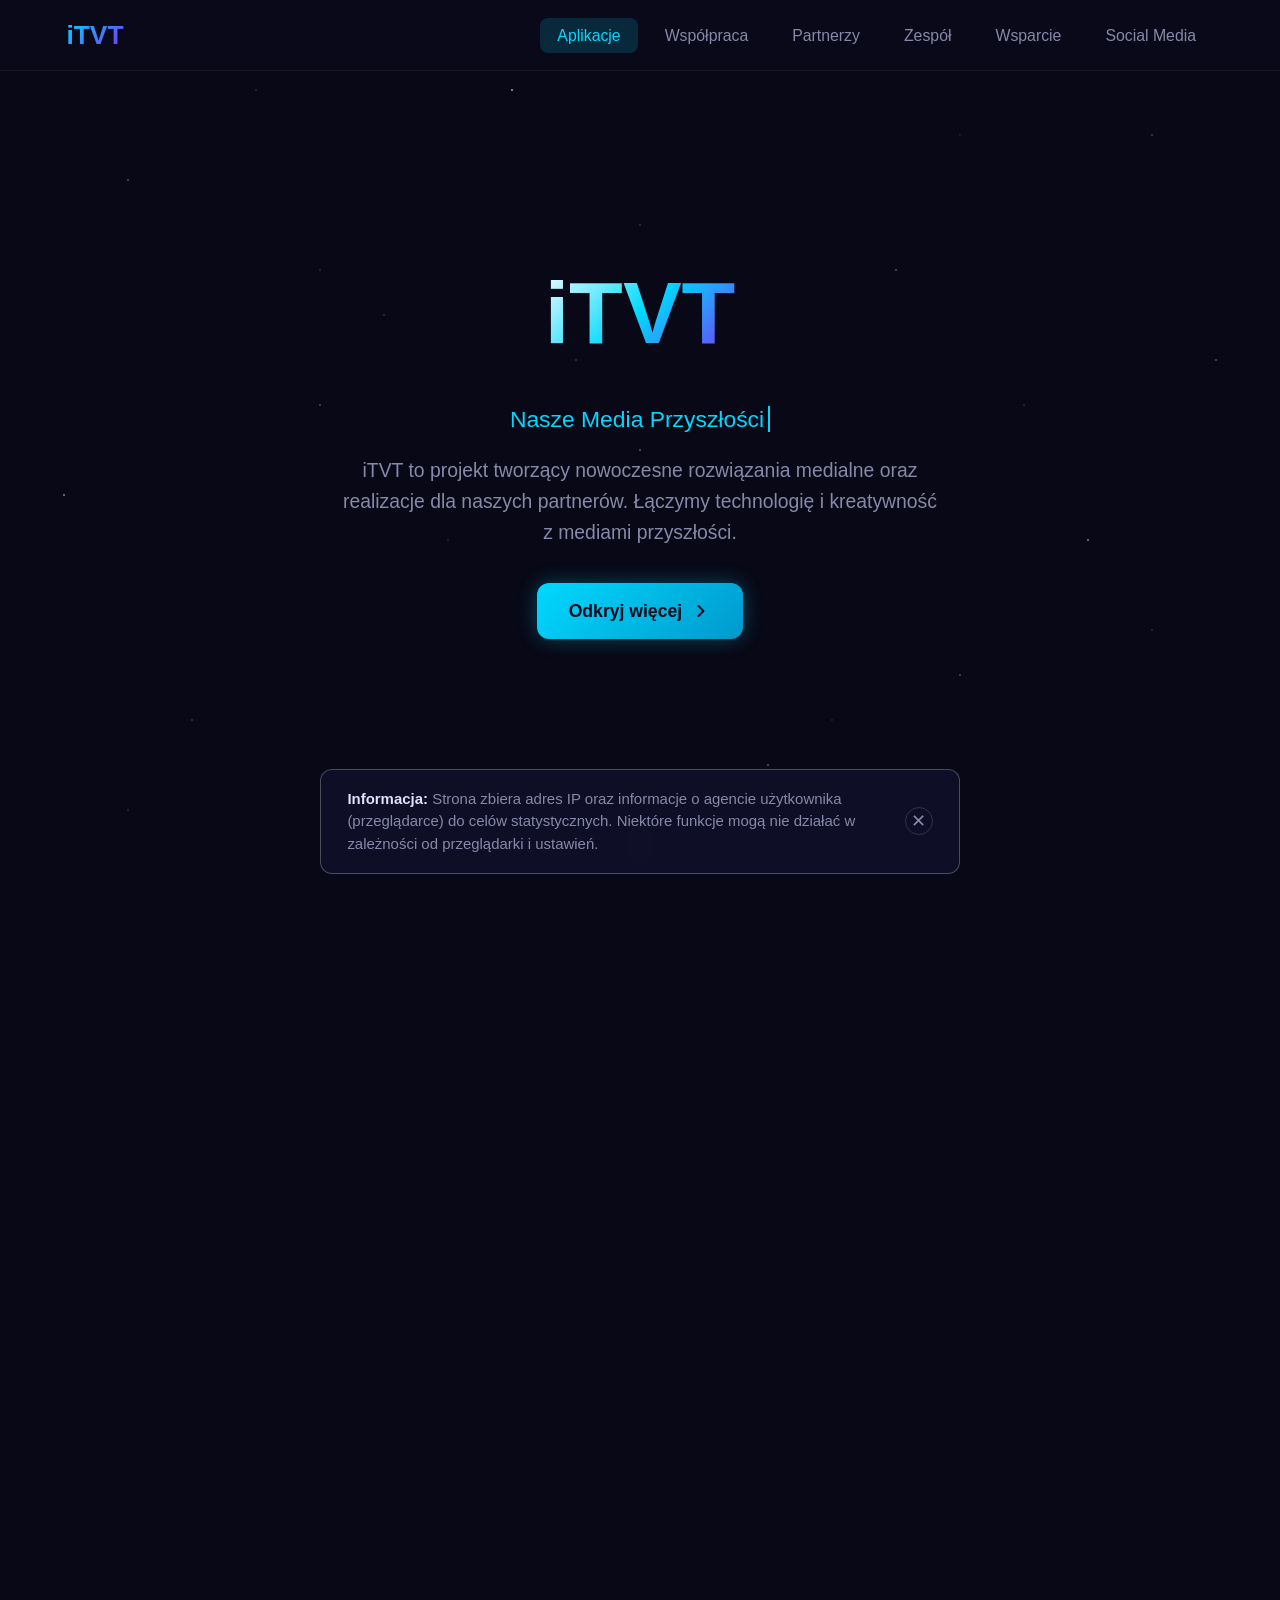
==== commit 42d1cce3: "[Fix] Rename hub section to core Other - update multi-platform description" ====
--- a/index.html
+++ b/index.html
@@ -217,7 +217,7 @@
                         <div class="ivod-badge">⚡ HD</div>
                     </div>
 
-                    <a href="https://vod.itvt.xyz" class="btn btn-hub">
+                    <a href="https://vod.itvt.xyz" class="btn btn-core">
                         <span>Oglądaj teraz</span>
                         <svg width="22" height="22" viewBox="0 0 24 24" fill="none">
                             <path d="M5 12H19M19 12L12 5M19 12L12 19" stroke="currentColor" stroke-width="2" stroke-linecap="round" stroke-linejoin="round"/>
@@ -234,7 +234,7 @@
 
 
     <!-- Hub Section -->
-    <section id="core" class="section hub-section">
+    <section id="core" class="section core-section">
         <div class="container">
             <div class="section-header">
                 <span class="section-tag">🪐 Platform</span>
@@ -244,7 +244,7 @@
                 </p>
             </div>
 
-            <div class="hub-features">
+            <div class="core-features">
                 <div class="feature-card">
                     <div class="feature-icon">📺</div>
                     <h3>Multi-Channel Streaming</h3>
@@ -266,7 +266,7 @@
                 <div class="feature-card">
                     <div class="feature-icon">📱</div>
                     <h3>Multi-Platform</h3>
-                    <p>Dostęp z każdego urządzenia. Web, mobile, smart TV - zawsze i wszędzie</p>
+                    <p>Dostęp z każdego urządzenia — web, mobile, Smart TV (aplikacja na Androida lub z iVOD)</p>
                 </div>
 
                 <div class="feature-card">
@@ -283,7 +283,7 @@
                 </div>
             </div>
 
-            <div class="hub-cta">
+            <div class="core-cta">
                 <h3>Gotowy na przyszłość mediów?</h3>
                 <a href="#channels" class="btn btn-secondary">
                     <span>Wypróbuj teraz</span>
--- a/min/app.min.css
+++ b/min/app.min.css
@@ -1 +1 @@
-*,*::before,*::after{box-sizing:border-box;margin:0;padding:0}:root{--primary:#00d9ff;--primary-dim:rgba(0,217,255,0.15);--bg:#080816;--bg-card:rgba(15,15,42,0.88);--text:#e0e0ff;--text-dim:#8888aa;--glow:0 0 20px rgba(0,217,255,0.3);--radius:16px;--transition:0.25s cubic-bezier(0.4,0,0.2,1)}html{font-size:110%;scroll-behavior:smooth;scroll-padding-top:4rem}body{font-family:-apple-system,BlinkMacSystemFont,'Segoe UI',Roboto,sans-serif;background:var(--bg);color:var(--text);line-height:1.6;overflow-x:hidden;min-height:100vh}a{color:inherit;text-decoration:none}img{max-width:100%;display:block}.preloader{position:fixed;inset:0;z-index:9999;display:flex;align-items:center;justify-content:center;background:var(--bg);transition:opacity 0.5s ease,visibility 0.5s ease}.preloader.hidden{opacity:0;visibility:hidden;pointer-events:none}.preloader-content{text-align:center}.rocket{font-size:3rem;animation:rocketFloat 0.8s ease-in-out infinite alternate;will-change:transform}@keyframes rocketFloat{from{transform:translateY(0)}to{transform:translateY(-10px)}}.preloader-title{font-size:2.5rem;font-weight:800;background:linear-gradient(135deg,var(--primary),#7b2ff7);-webkit-background-clip:text;-webkit-text-fill-color:transparent;margin:1rem 0}.loading-bar{width:200px;height:4px;background:rgba(255,255,255,0.1);border-radius:4px;overflow:hidden;margin:1rem auto}.loading-progress{width:100%;height:100%;background:linear-gradient(90deg,var(--primary),#7b2ff7);border-radius:4px;transform-origin:left;animation:loadProgress 1.8s ease-in-out infinite;will-change:transform}@keyframes loadProgress{0%{transform:scaleX(0.05)}50%{transform:scaleX(0.7)}100%{transform:scaleX(0.05)}}.loading-text{color:var(--text-dim);font-size:0.9rem}.stars-container{position:fixed;inset:0;z-index:0;overflow:hidden;pointer-events:none;contain:layout style paint}.stars,.stars2{position:absolute;inset:0;will-change:transform}.stars{background:transparent}.stars2{background:transparent}.stars::after,.stars2::after{content:'';position:absolute;inset:0}.stars::after{background-image:radial-gradient(1px 1px at 10% 20%,rgba(255,255,255,0.8),transparent),radial-gradient(1px 1px at 25% 45%,rgba(255,255,255,0.7),transparent),radial-gradient(1.5px 1.5px at 40% 10%,rgba(255,255,255,0.9),transparent),radial-gradient(1px 1px at 55% 70%,rgba(255,255,255,0.6),transparent),radial-gradient(1px 1px at 70% 30%,rgba(255,255,255,0.8),transparent),radial-gradient(1.5px 1.5px at 85% 60%,rgba(255,255,255,0.7),transparent),radial-gradient(1px 1px at 15% 80%,rgba(255,255,255,0.5),transparent),radial-gradient(1px 1px at 50% 50%,rgba(255,255,255,0.9),transparent),radial-gradient(1px 1px at 90% 15%,rgba(255,255,255,0.6),transparent),radial-gradient(1.5px 1.5px at 5% 55%,rgba(255,255,255,0.7),transparent),radial-gradient(1px 1px at 60% 85%,rgba(255,255,255,0.8),transparent),radial-gradient(1px 1px at 30% 35%,rgba(255,255,255,0.5),transparent),radial-gradient(1px 1px at 75% 75%,rgba(255,255,255,0.7),transparent),radial-gradient(1.5px 1.5px at 45% 90%,rgba(255,255,255,0.6),transparent),radial-gradient(1px 1px at 95% 40%,rgba(255,255,255,0.8),transparent)}.stars2::after{background-image:radial-gradient(1px 1px at 20% 10%,rgba(200,200,255,0.5),transparent),radial-gradient(1px 1px at 35% 60%,rgba(200,200,255,0.4),transparent),radial-gradient(1px 1px at 50% 25%,rgba(200,200,255,0.6),transparent),radial-gradient(1px 1px at 65% 80%,rgba(200,200,255,0.3),transparent),radial-gradient(1px 1px at 80% 45%,rgba(200,200,255,0.5),transparent),radial-gradient(1px 1px at 10% 90%,rgba(200,200,255,0.4),transparent),radial-gradient(1px 1px at 45% 40%,rgba(200,200,255,0.6),transparent),radial-gradient(1px 1px at 75% 15%,rgba(200,200,255,0.3),transparent),radial-gradient(1px 1px at 90% 70%,rgba(200,200,255,0.5),transparent),radial-gradient(1px 1px at 25% 30%,rgba(200,200,255,0.4),transparent);animation:twinkle 6s ease-in-out infinite alternate;will-change:opacity}@keyframes twinkle{0%{opacity:0.4}50%{opacity:0.7}100%{opacity:0.4}}.sr-only{position:absolute;width:1px;height:1px;padding:0;margin:-1px;overflow:hidden;clip:rect(0,0,0,0);white-space:nowrap;border:0}.container{max-width:1200px;margin:0 auto;padding:0 1.5rem;position:relative;z-index:1}.section{padding:5rem 0;position:relative;content-visibility:auto;contain-intrinsic-size:600px}.section-header{text-align:center;margin-bottom:3rem}.section-tag{display:inline-block;background:var(--primary-dim);color:var(--primary);padding:0.35rem 1rem;border-radius:20px;font-size:0.8rem;font-weight:600;margin-bottom:1rem}.section-title{font-size:2.5rem;font-weight:800;background:linear-gradient(135deg,#fff,var(--primary));-webkit-background-clip:text;-webkit-text-fill-color:transparent;margin-bottom:1rem}.section-description{color:var(--text-dim);max-width:600px;margin:0 auto;font-size:1.1rem}.about-grid{display:grid;grid-template-columns:repeat(auto-fit,minmax(280px,1fr));gap:1.5rem}.about-card{background:var(--bg-card);border:1px solid rgba(255,255,255,0.06);border-radius:var(--radius);padding:2rem;transition:transform var(--transition),border-color var(--transition);will-change:transform}.about-card:hover{transform:translateY(-3px);border-color:rgba(0,217,255,0.2)}.about-icon{font-size:2rem;margin-bottom:1rem}.about-card h3{margin-bottom:0.75rem;font-size:1.15rem}.about-card p{color:var(--text-dim);font-size:0.95rem;margin-bottom:1.25rem;line-height:1.6}.about-link{display:inline-flex;align-items:center;gap:0.4rem;color:var(--primary);font-weight:600;font-size:0.9rem;transition:gap var(--transition)}.about-link:hover{gap:0.7rem}.navbar{position:fixed;top:0;left:0;right:0;z-index:1000;background:rgba(10,10,26,0.85);backdrop-filter:blur(12px);-webkit-backdrop-filter:blur(12px);border-bottom:1px solid rgba(255,255,255,0.05);transition:transform var(--transition)}.navbar.hidden-nav{transform:translateY(-100%)}.nav-container{max-width:1200px;margin:0 auto;padding:0.8rem 1.5rem;display:flex;align-items:center;justify-content:space-between}.nav-logo .logo-text{font-size:1.5rem;font-weight:800;background:linear-gradient(135deg,var(--primary),#7b2ff7);-webkit-background-clip:text;-webkit-text-fill-color:transparent}.nav-menu{display:flex;gap:0.5rem;list-style:none}.nav-link{padding:0.5rem 1rem;border-radius:8px;font-size:0.9rem;font-weight:500;color:var(--text-dim);transition:color var(--transition),background var(--transition)}.nav-link:hover,.nav-link.active{color:var(--primary);background:var(--primary-dim)}.nav-toggle{display:none;flex-direction:column;gap:5px;cursor:pointer;padding:4px}.nav-toggle span{display:block;width:24px;height:2px;background:var(--text);border-radius:2px;transition:transform var(--transition),opacity var(--transition)}.nav-toggle.active span:nth-child(1){transform:rotate(45deg)translate(5px,5px)}.nav-toggle.active span:nth-child(2){opacity:0}.nav-toggle.active span:nth-child(3){transform:rotate(-45deg)translate(5px,-5px)}.hero-section{min-height:100vh;display:flex;align-items:center;justify-content:center;text-align:center;padding-top:4rem}.hero-content{max-width:800px}.hero-title{font-size:5rem;font-weight:900}.glitch{background:linear-gradient(135deg,#fff,var(--primary),#7b2ff7);-webkit-background-clip:text;-webkit-text-fill-color:transparent;position:relative}.hero-subtitle{margin:1rem 0;font-size:1.3rem}.typing-text{color:var(--primary);border-right:2px solid var(--primary);padding-right:4px;animation:cursorBlink 0.8s step-end infinite;will-change:border-color}@keyframes cursorBlink{50%{border-color:transparent}}.hero-description{color:var(--text-dim);max-width:600px;margin:0 auto 2rem;font-size:1.1rem}.btn{display:inline-flex;align-items:center;gap:0.5rem;padding:0.8rem 1.8rem;border-radius:12px;font-weight:600;font-size:1rem;border:none;cursor:pointer;transition:transform var(--transition),box-shadow var(--transition);will-change:transform}.btn:hover{transform:translateY(-2px)}.btn:active{transform:translateY(0)}.btn-primary{background:linear-gradient(135deg,var(--primary),#0099cc);color:#0a0a1a;box-shadow:var(--glow)}.btn-primary:hover{box-shadow:0 0 30px rgba(0,217,255,0.5)}.btn-secondary{background:var(--primary-dim);color:var(--primary);border:1px solid rgba(0,217,255,0.3)}.btn-large{padding:1rem 2.5rem;font-size:1.1rem}.btn-hub{background:linear-gradient(135deg,var(--primary),#7b2ff7);color:white;padding:1rem 2rem;font-size:1.1rem}.scroll-indicator{position:absolute;bottom:2rem;left:50%;transform:translateX(-50%)}.mouse{width:24px;height:38px;border:2px solid var(--text-dim);border-radius:12px;position:relative}.mouse::after{content:'';position:absolute;top:6px;left:50%;width:3px;height:8px;background:var(--primary);border-radius:2px;transform:translateX(-50%);animation:scrollWheel 1.5s ease-in-out infinite;will-change:transform}@keyframes scrollWheel{0%{transform:translateX(-50%)translateY(0);opacity:1}100%{transform:translateX(-50%)translateY(12px);opacity:0}}.metrics-grid{display:grid;grid-template-columns:repeat(auto-fit,minmax(200px,1fr));gap:1rem;margin-bottom:2rem}.metric-card{background:var(--bg-card);border:1px solid rgba(255,255,255,0.06);border-radius:var(--radius);padding:1.5rem;text-align:center;transition:transform var(--transition),border-color var(--transition);will-change:transform}.metric-card:hover{transform:translateY(-2px);border-color:rgba(0,217,255,0.2)}.metric-value{font-size:2rem;font-weight:800;background:linear-gradient(135deg,#fff,var(--primary));-webkit-background-clip:text;-webkit-text-fill-color:transparent;line-height:1.2}.metric-label{color:var(--text-dim);font-size:0.85rem;margin-top:0.3rem}.channels-section .section-header{margin-bottom:2rem}.ivod-showcase{display:flex;flex-direction:column;align-items:center;gap:2rem}.ivod-hero-card{background:linear-gradient(135deg,rgba(0,217,255,0.08),rgba(123,47,247,0.08));border:1px solid rgba(0,217,255,0.2);border-radius:20px;padding:2rem 1.8rem;text-align:center;max-width:500px;width:100%;position:relative;overflow:hidden}.ivod-hero-card::before{content:'';position:absolute;inset:0;background:radial-gradient(circle at 50% 0%,rgba(0,217,255,0.1),transparent 70%);pointer-events:none}.ivod-icon{font-size:2.5rem;margin-bottom:1rem;display:inline-block;animation:ivodPulse 2s ease-in-out infinite;will-change:transform}@keyframes ivodPulse{0%,100%{transform:scale(1)}50%{transform:scale(1.08)}}.ivod-hero-card h3{font-size:1.4rem;font-weight:800;margin-bottom:0.75rem;background:linear-gradient(135deg,#fff,var(--primary));-webkit-background-clip:text;-webkit-text-fill-color:transparent}.ivod-hero-card p{color:var(--text-dim);margin-bottom:1.5rem;font-size:1rem}.ivod-badge-row{display:flex;flex-wrap:wrap;justify-content:center;gap:0.75rem;margin-bottom:2rem}.ivod-badge{display:flex;align-items:center;gap:0.5rem;background:var(--primary-dim);color:var(--text);font-size:0.85rem;padding:0.5rem 1.1rem;border-radius:20px;border:1px solid rgba(0,217,255,0.15)}.ivod-badge-emoji{font-size:1.2rem;line-height:1}.ivod-badge span{font-size:1rem}.btn-hub{background:linear-gradient(135deg,var(--primary),#0099cc);color:#0a0a1a;padding:1rem 2.5rem;font-size:1.15rem;box-shadow:0 0 25px rgba(0,217,255,0.3);transition:transform var(--transition),box-shadow var(--transition);will-change:transform}.btn-hub:hover{transform:translateY(-3px);box-shadow:0 0 40px rgba(0,217,255,0.5)}.ivod-feature-item span{font-size:1.3rem}.hub-showcase{display:flex;justify-content:center}.hub-card{background:var(--bg-card);border:1px solid rgba(255,255,255,0.08);border-radius:var(--radius);padding:3rem;text-align:center;max-width:400px;width:100%;transition:transform var(--transition),border-color var(--transition);will-change:transform}.hub-card:hover{transform:translateY(-4px);border-color:var(--primary)}.hub-icon{font-size:3rem;margin-bottom:1rem}.hub-card h3{font-size:1.5rem;margin-bottom:0.5rem;background:linear-gradient(135deg,#fff,var(--primary));-webkit-background-clip:text;-webkit-text-fill-color:transparent}.hub-card p{color:var(--text-dim);margin-bottom:1.5rem}.hub-features{display:grid;grid-template-columns:repeat(auto-fit,minmax(280px,1fr));gap:1.5rem;margin-bottom:3rem}.feature-card{background:var(--bg-card);border:1px solid rgba(255,255,255,0.06);border-radius:var(--radius);padding:2rem;transition:transform var(--transition),border-color var(--transition);will-change:transform;position:relative}.feature-card:hover{transform:translateY(-3px);border-color:rgba(0,217,255,0.2)}.feature-badge{position:absolute;top:1rem;right:1rem;background:rgba(255,200,0,0.15);color:#ffc800;padding:0.2rem 0.6rem;border-radius:8px;font-size:0.75rem;font-weight:600}.feature-icon{font-size:2rem;margin-bottom:1rem}.feature-card h3{margin-bottom:0.5rem}.feature-card p{color:var(--text-dim);font-size:0.95rem}.hub-cta{text-align:center;background:var(--bg-card);border:1px solid rgba(255,255,255,0.06);border-radius:var(--radius);padding:3rem}.hub-cta h3{margin-bottom:1rem;font-size:1.3rem}.partnerships-grid{display:grid;grid-template-columns:repeat(auto-fit,minmax(300px,1fr));gap:1.5rem;margin-bottom:3rem}.partnership-card{background:var(--bg-card);border:1px solid rgba(255,255,255,0.06);border-radius:var(--radius);padding:2rem;transition:transform var(--transition);will-change:transform}.partnership-card:hover{transform:translateY(-3px)}.partnership-header{display:flex;justify-content:space-between;align-items:center;margin-bottom:1rem}.partnership-logo{font-size:2rem}.partnership-status{font-size:0.8rem;padding:0.25rem 0.75rem;border-radius:20px;background:rgba(0,255,100,0.15);color:#00ff64}.partnership-status.coming-soon{background:rgba(255,200,0,0.15);color:#ffc800}.partnership-card h3{margin-bottom:0.5rem}.partnership-card > p{color:var(--text-dim);font-size:0.95rem;margin-bottom:1.5rem}.partnership-stats{display:flex;gap:2rem}.stat{display:flex;flex-direction:column}.stat-value{font-size:1.3rem;font-weight:700;color:var(--primary)}.stat-label{font-size:0.8rem;color:var(--text-dim)}.partnership-cta{text-align:center;background:linear-gradient(135deg,var(--bg-card),rgba(0,217,255,0.05));border:1px solid rgba(0,217,255,0.1);border-radius:var(--radius);padding:3rem;display:flex;align-items:center;justify-content:space-between;flex-wrap:wrap;gap:1.5rem}.cta-content h3{font-size:1.3rem;margin-bottom:0.3rem}.cta-content p{color:var(--text-dim)}.partners-grid{display:grid;grid-template-columns:repeat(auto-fit,minmax(280px,1fr));gap:1.5rem;margin-bottom:3rem}.partner-link{display:flex}.partner-card{background:var(--bg-card);border:1px solid rgba(255,255,255,0.06);border-radius:var(--radius);padding:2rem;transition:transform var(--transition),border-color var(--transition);will-change:transform;flex:1;display:flex;flex-direction:column}.partner-card:hover{transform:translateY(-3px);border-color:rgba(0,217,255,0.2)}.partner-logo{font-size:2.5rem;margin-bottom:1rem}.partner-card h4{margin-bottom:0.3rem}.partner-card p{color:var(--text-dim);font-size:0.9rem;flex:1}.partners-cta{text-align:center;background:var(--bg-card);border:1px solid rgba(255,255,255,0.06);border-radius:var(--radius);padding:3rem}.partners-cta h3{margin-bottom:0.5rem}.partners-cta p{color:var(--text-dim);margin-bottom:1.5rem}.team-grid{display:grid;grid-template-columns:repeat(auto-fit,minmax(280px,1fr));gap:2rem;max-width:700px;margin:0 auto}.team-card{background:var(--bg-card);border:1px solid rgba(255,255,255,0.06);border-radius:var(--radius);padding:2rem;text-align:center;transition:transform var(--transition);will-change:transform}.team-card:hover{transform:translateY(-3px)}.team-avatar{position:relative;width:100px;height:100px;margin:0 auto 1.5rem}.avatar-placeholder{width:100%;height:100%;border-radius:50%;background:var(--primary-dim);display:flex;align-items:center;justify-content:center;font-size:2.5rem;position:relative;z-index:1}.avatar-glow{position:absolute;inset:-4px;border-radius:50%;border:2px solid transparent;background:linear-gradient(135deg,var(--primary),#7b2ff7)border-box;-webkit-mask:linear-gradient(#fff 0 0)padding-box,linear-gradient(#fff 0 0);mask:linear-gradient(#fff 0 0)padding-box,linear-gradient(#fff 0 0);-webkit-mask-composite:xor;mask-composite:exclude}.team-card h3{margin-bottom:0.3rem;font-size:1.1rem}.team-role{color:var(--primary);font-size:0.85rem;font-weight:600;display:block;margin-bottom:1rem}.team-card p{color:var(--text-dim);font-size:0.9rem;margin-bottom:1rem}.team-social{display:flex;justify-content:center;gap:0.5rem}.social-icon{width:36px;height:36px;border-radius:50%;background:rgba(255,255,255,0.05);display:flex;align-items:center;justify-content:center;font-size:1rem;transition:background var(--transition)}.social-icon:hover{background:var(--primary-dim)}.support-main{display:flex;justify-content:center}.support-card{background:var(--bg-card);border:1px solid rgba(255,255,255,0.06);border-radius:var(--radius);padding:3rem;text-align:center;max-width:600px;width:100%}.support-icon{margin-bottom:1.5rem;color:var(--primary)}.support-card h3{font-size:1.5rem;margin-bottom:1rem}.support-description{color:var(--text-dim);margin-bottom:2rem}.support-features{display:grid;gap:1rem;margin-bottom:2rem;text-align:left}.support-feature{display:flex;gap:1rem;align-items:flex-start}.support-feature .feature-icon{font-size:1.3rem;margin-bottom:0}.support-feature h4{font-size:0.95rem;margin-bottom:0.15rem}.support-feature p{color:var(--text-dim);font-size:0.85rem}.support-btn{margin-bottom:1rem}.support-thanks{color:var(--text-dim);font-size:0.9rem}.social-category{margin-bottom:3rem}.social-category:last-child{margin-bottom:0}.category-title{display:flex;align-items:center;gap:0.5rem;margin-bottom:1.5rem;font-size:1.2rem;color:var(--text)}.category-icon{font-size:1.2rem}.social-grid{display:grid;gap:1rem}.social-card{display:flex;align-items:center;gap:1rem;background:var(--bg-card);border:1px solid rgba(255,255,255,0.06);border-radius:var(--radius);padding:1.2rem 1.5rem;transition:transform var(--transition),border-color var(--transition);will-change:transform}.social-card:hover{transform:translateX(4px);border-color:rgba(0,217,255,0.2)}.social-icon-large{flex-shrink:0;width:48px;height:48px;color:var(--primary)}.social-info{flex:1;min-width:0}.social-info h4{font-size:1rem;margin-bottom:0.15rem}.social-info p{color:var(--primary);font-size:0.85rem}.social-meta{color:var(--text-dim);font-size:0.8rem}.social-arrow{font-size:1.2rem;color:var(--text-dim);transition:transform var(--transition)}.social-card:hover .social-arrow{transform:translateX(4px)}.youtube{border-left:3px solid #ff0000}.instagram{border-left:3px solid #f58529}.tiktok{border-left:3px solid #fff}.instagram-studio{border-left:3px solid #833ab4}.github{border-left:3px solid #c0c0c0}.discord-main{display:flex;justify-content:center}.discord-card{background:var(--bg-card);border:1px solid rgba(255,255,255,0.06);border-radius:var(--radius);padding:3rem;text-align:center;max-width:600px;width:100%;transition:transform var(--transition);will-change:transform}.discord-card:hover{transform:translateY(-3px)}.discord-icon{color:#5865f2;margin-bottom:1.5rem}.discord-card h3{font-size:1.5rem;margin-bottom:1rem}.discord-description{color:var(--text-dim);margin-bottom:2rem}.discord-features{display:grid;gap:1rem;margin-bottom:2rem;text-align:left}.discord-feature{display:flex;gap:1rem;align-items:flex-start}.discord-feature .feature-icon{font-size:1.3rem;margin-bottom:0}.discord-feature h4{font-size:0.95rem;margin-bottom:0.15rem}.discord-feature p{color:var(--text-dim);font-size:0.85rem}.footer{background:rgba(0,0,0,0.3);border-top:1px solid rgba(255,255,255,0.05);padding:3rem 0 1.5rem}.footer-content{display:flex;justify-content:space-between;align-items:flex-start;flex-wrap:wrap;gap:2rem;margin-bottom:2rem}.footer-brand h3{font-size:1.5rem;background:linear-gradient(135deg,var(--primary),#7b2ff7);-webkit-background-clip:text;-webkit-text-fill-color:transparent;margin-bottom:0.3rem}.footer-brand p{color:var(--text-dim);font-size:0.9rem}.footer-links{display:flex;flex-wrap:wrap;gap:1rem}.footer-links a{color:var(--text-dim);font-size:0.9rem;transition:color var(--transition)}.footer-links a:hover{color:var(--primary)}.footer-bottom{text-align:center;padding-top:1.5rem;border-top:1px solid rgba(255,255,255,0.05)}.footer-bottom p{color:var(--text-dim);font-size:0.85rem;margin-bottom:0.3rem}.back-to-top{position:fixed;bottom:2rem;right:2rem;z-index:900;width:48px;height:48px;border-radius:50%;background:var(--primary-dim);border:1px solid rgba(0,217,255,0.3);color:var(--primary);cursor:pointer;display:flex;align-items:center;justify-content:center;opacity:0;visibility:hidden;transition:opacity var(--transition),visibility var(--transition),transform var(--transition);will-change:transform}.back-to-top.visible{opacity:1;visibility:visible}.back-to-top:hover{transform:translateY(-3px);background:rgba(0,217,255,0.25)}@media(max-width:768px){.section{padding:3rem 0;content-visibility:auto}.hero-title{font-size:3rem}.section-title{font-size:2rem}.nav-menu{position:fixed;top:60px;left:0;right:0;flex-direction:column;gap:0;background:rgba(10,10,26,0.98);backdrop-filter:blur(12px);-webkit-backdrop-filter:blur(12px);border-bottom:1px solid rgba(255,255,255,0.05);padding:0.75rem 0;transform:translateY(-110%);transition:transform var(--transition)}.nav-menu.active{transform:translateY(0)}.nav-link{display:flex;padding:1.2rem 2rem;border-radius:0}.nav-link:hover{background:var(--primary-dim)}.nav-toggle{display:flex}.partnership-cta{flex-direction:column;text-align:center}.footer-content{flex-direction:column;text-align:center;align-items:center}.footer-links{justify-content:center}}@media(max-width:480px){.hero-title{font-size:2.2rem}.hub-card{padding:2rem}.support-card{padding:2rem}.discord-card{padding:2rem}}.modal-overlay{position:fixed;inset:0;z-index:10000;display:flex;align-items:center;justify-content:center;background:rgba(0,0,0,0.5);opacity:0;visibility:hidden;transition:opacity 0.2s ease,visibility 0.2s ease;backdrop-filter:blur(2px);-webkit-backdrop-filter:blur(2px)}.modal-overlay.active{opacity:1;visibility:visible}.modal-box{background:#0e0e24;border:1px solid rgba(255,255,255,0.1);border-radius:14px;padding:2rem 2.5rem;text-align:center;max-width:320px;width:90%;transform:translateY(10px);transition:transform 0.2s ease}.modal-overlay.active .modal-box{transform:translateY(0)}.modal-box p{color:var(--text-dim);font-size:0.95rem;margin:0}.modal-box strong{color:var(--text);display:block;margin-bottom:0.3rem;font-size:1.05rem}.info-banner{position:fixed;bottom:1.5rem;left:50%;z-index:999;transform:translateX(-50%);background:rgba(15,15,40,0.95);backdrop-filter:blur(10px);-webkit-backdrop-filter:blur(10px);border:1px solid rgba(255,255,255,0.25);border-radius:12px;padding:1rem 1.5rem;max-width:640px;width:calc(100% - 3rem);display:flex;align-items:center;gap:1rem;font-size:0.85rem;color:var(--text-dim);opacity:0;visibility:hidden;transition:opacity 0.4s ease,visibility 0.4s ease,transform 0.4s ease;transform:translateX(-50%)translateY(20px)}.info-banner.visible{opacity:1;visibility:visible;transform:translateX(-50%)translateY(0)}.info-banner p{flex:1;margin:0;line-height:1.5}.info-banner strong{color:var(--text)}.info-banner-close{flex-shrink:0;width:28px;height:28px;border-radius:50%;border:1px solid rgba(255,255,255,0.15);background:transparent;color:var(--text-dim);cursor:pointer;display:flex;align-items:center;justify-content:center;font-size:1rem;transition:background var(--transition),color var(--transition)}.info-banner-close:hover{background:var(--primary-dim);color:var(--primary)}@media(max-width:480px){.info-banner{flex-direction:column;text-align:center;padding:1rem;font-size:0.8rem}.info-banner-close{align-self:flex-end}}@media(prefers-reduced-motion:reduce){*,*::before,*::after{animation-duration:0.01ms !important;animation-iteration-count:1 !important;transition-duration:0.01ms !important}html{scroll-behavior:auto}.rocket{animation:none}.loading-progress{animation:none;background-size:200% 100%}.stars2::after{animation:none;opacity:0.5}.typing-text{animation:none;border-right-style:solid}.mouse::after{animation:none;opacity:0.5}.btn:hover,.hub-card:hover,.feature-card:hover,.partnership-card:hover,.partner-card:hover,.team-card:hover,.social-card:hover,.discord-card:hover,.back-to-top:hover{transform:none}}+*,*::before,*::after{box-sizing:border-box;margin:0;padding:0}:root{--primary:#00d9ff;--primary-dim:rgba(0,217,255,0.15);--bg:#080816;--bg-card:rgba(15,15,42,0.88);--text:#e0e0ff;--text-dim:#8888aa;--glow:0 0 20px rgba(0,217,255,0.3);--radius:16px;--transition:0.25s cubic-bezier(0.4,0,0.2,1)}html{font-size:110%;scroll-behavior:smooth;scroll-padding-top:4rem}body{font-family:-apple-system,BlinkMacSystemFont,'Segoe UI',Roboto,sans-serif;background:var(--bg);color:var(--text);line-height:1.6;overflow-x:hidden;min-height:100vh}a{color:inherit;text-decoration:none}img{max-width:100%;display:block}.preloader{position:fixed;inset:0;z-index:9999;display:flex;align-items:center;justify-content:center;background:var(--bg);transition:opacity 0.5s ease,visibility 0.5s ease}.preloader.hidden{opacity:0;visibility:hidden;pointer-events:none}.preloader-content{text-align:center}.rocket{font-size:3rem;animation:rocketFloat 0.8s ease-in-out infinite alternate;will-change:transform}@keyframes rocketFloat{from{transform:translateY(0)}to{transform:translateY(-10px)}}.preloader-title{font-size:2.5rem;font-weight:800;background:linear-gradient(135deg,var(--primary),#7b2ff7);-webkit-background-clip:text;-webkit-text-fill-color:transparent;margin:1rem 0}.loading-bar{width:200px;height:4px;background:rgba(255,255,255,0.1);border-radius:4px;overflow:hidden;margin:1rem auto}.loading-progress{width:100%;height:100%;background:linear-gradient(90deg,var(--primary),#7b2ff7);border-radius:4px;transform-origin:left;animation:loadProgress 1.8s ease-in-out infinite;will-change:transform}@keyframes loadProgress{0%{transform:scaleX(0.05)}50%{transform:scaleX(0.7)}100%{transform:scaleX(0.05)}}.loading-text{color:var(--text-dim);font-size:0.9rem}.stars-container{position:fixed;inset:0;z-index:0;overflow:hidden;pointer-events:none;contain:layout style paint}.stars,.stars2{position:absolute;inset:0;will-change:transform}.stars{background:transparent}.stars2{background:transparent}.stars::after,.stars2::after{content:'';position:absolute;inset:0}.stars::after{background-image:radial-gradient(1px 1px at 10% 20%,rgba(255,255,255,0.8),transparent),radial-gradient(1px 1px at 25% 45%,rgba(255,255,255,0.7),transparent),radial-gradient(1.5px 1.5px at 40% 10%,rgba(255,255,255,0.9),transparent),radial-gradient(1px 1px at 55% 70%,rgba(255,255,255,0.6),transparent),radial-gradient(1px 1px at 70% 30%,rgba(255,255,255,0.8),transparent),radial-gradient(1.5px 1.5px at 85% 60%,rgba(255,255,255,0.7),transparent),radial-gradient(1px 1px at 15% 80%,rgba(255,255,255,0.5),transparent),radial-gradient(1px 1px at 50% 50%,rgba(255,255,255,0.9),transparent),radial-gradient(1px 1px at 90% 15%,rgba(255,255,255,0.6),transparent),radial-gradient(1.5px 1.5px at 5% 55%,rgba(255,255,255,0.7),transparent),radial-gradient(1px 1px at 60% 85%,rgba(255,255,255,0.8),transparent),radial-gradient(1px 1px at 30% 35%,rgba(255,255,255,0.5),transparent),radial-gradient(1px 1px at 75% 75%,rgba(255,255,255,0.7),transparent),radial-gradient(1.5px 1.5px at 45% 90%,rgba(255,255,255,0.6),transparent),radial-gradient(1px 1px at 95% 40%,rgba(255,255,255,0.8),transparent)}.stars2::after{background-image:radial-gradient(1px 1px at 20% 10%,rgba(200,200,255,0.5),transparent),radial-gradient(1px 1px at 35% 60%,rgba(200,200,255,0.4),transparent),radial-gradient(1px 1px at 50% 25%,rgba(200,200,255,0.6),transparent),radial-gradient(1px 1px at 65% 80%,rgba(200,200,255,0.3),transparent),radial-gradient(1px 1px at 80% 45%,rgba(200,200,255,0.5),transparent),radial-gradient(1px 1px at 10% 90%,rgba(200,200,255,0.4),transparent),radial-gradient(1px 1px at 45% 40%,rgba(200,200,255,0.6),transparent),radial-gradient(1px 1px at 75% 15%,rgba(200,200,255,0.3),transparent),radial-gradient(1px 1px at 90% 70%,rgba(200,200,255,0.5),transparent),radial-gradient(1px 1px at 25% 30%,rgba(200,200,255,0.4),transparent);animation:twinkle 6s ease-in-out infinite alternate;will-change:opacity}@keyframes twinkle{0%{opacity:0.4}50%{opacity:0.7}100%{opacity:0.4}}.sr-only{position:absolute;width:1px;height:1px;padding:0;margin:-1px;overflow:hidden;clip:rect(0,0,0,0);white-space:nowrap;border:0}.container{max-width:1200px;margin:0 auto;padding:0 1.5rem;position:relative;z-index:1}.section{padding:5rem 0;position:relative;content-visibility:auto;contain-intrinsic-size:600px}.section-header{text-align:center;margin-bottom:3rem}.section-tag{display:inline-block;background:var(--primary-dim);color:var(--primary);padding:0.35rem 1rem;border-radius:20px;font-size:0.8rem;font-weight:600;margin-bottom:1rem}.section-title{font-size:2.5rem;font-weight:800;background:linear-gradient(135deg,#fff,var(--primary));-webkit-background-clip:text;-webkit-text-fill-color:transparent;margin-bottom:1rem}.section-description{color:var(--text-dim);max-width:600px;margin:0 auto;font-size:1.1rem}.about-grid{display:grid;grid-template-columns:repeat(auto-fit,minmax(280px,1fr));gap:1.5rem}.about-card{background:var(--bg-card);border:1px solid rgba(255,255,255,0.06);border-radius:var(--radius);padding:2rem;transition:transform var(--transition),border-color var(--transition);will-change:transform}.about-card:hover{transform:translateY(-3px);border-color:rgba(0,217,255,0.2)}.about-icon{font-size:2rem;margin-bottom:1rem}.about-card h3{margin-bottom:0.75rem;font-size:1.15rem}.about-card p{color:var(--text-dim);font-size:0.95rem;margin-bottom:1.25rem;line-height:1.6}.about-link{display:inline-flex;align-items:center;gap:0.4rem;color:var(--primary);font-weight:600;font-size:0.9rem;transition:gap var(--transition)}.about-link:hover{gap:0.7rem}.navbar{position:fixed;top:0;left:0;right:0;z-index:1000;background:rgba(10,10,26,0.85);backdrop-filter:blur(12px);-webkit-backdrop-filter:blur(12px);border-bottom:1px solid rgba(255,255,255,0.05);transition:transform var(--transition)}.navbar.hidden-nav{transform:translateY(-100%)}.nav-container{max-width:1200px;margin:0 auto;padding:0.8rem 1.5rem;display:flex;align-items:center;justify-content:space-between}.nav-logo .logo-text{font-size:1.5rem;font-weight:800;background:linear-gradient(135deg,var(--primary),#7b2ff7);-webkit-background-clip:text;-webkit-text-fill-color:transparent}.nav-menu{display:flex;gap:0.5rem;list-style:none}.nav-link{padding:0.5rem 1rem;border-radius:8px;font-size:0.9rem;font-weight:500;color:var(--text-dim);transition:color var(--transition),background var(--transition)}.nav-link:hover,.nav-link.active{color:var(--primary);background:var(--primary-dim)}.nav-toggle{display:none;flex-direction:column;gap:5px;cursor:pointer;padding:4px}.nav-toggle span{display:block;width:24px;height:2px;background:var(--text);border-radius:2px;transition:transform var(--transition),opacity var(--transition)}.nav-toggle.active span:nth-child(1){transform:rotate(45deg)translate(5px,5px)}.nav-toggle.active span:nth-child(2){opacity:0}.nav-toggle.active span:nth-child(3){transform:rotate(-45deg)translate(5px,-5px)}.hero-section{min-height:100vh;display:flex;align-items:center;justify-content:center;text-align:center;padding-top:4rem}.hero-content{max-width:800px}.hero-title{font-size:5rem;font-weight:900}.glitch{background:linear-gradient(135deg,#fff,var(--primary),#7b2ff7);-webkit-background-clip:text;-webkit-text-fill-color:transparent;position:relative}.hero-subtitle{margin:1rem 0;font-size:1.3rem}.typing-text{color:var(--primary);border-right:2px solid var(--primary);padding-right:4px;animation:cursorBlink 0.8s step-end infinite;will-change:border-color}@keyframes cursorBlink{50%{border-color:transparent}}.hero-description{color:var(--text-dim);max-width:600px;margin:0 auto 2rem;font-size:1.1rem}.btn{display:inline-flex;align-items:center;gap:0.5rem;padding:0.8rem 1.8rem;border-radius:12px;font-weight:600;font-size:1rem;border:none;cursor:pointer;transition:transform var(--transition),box-shadow var(--transition);will-change:transform}.btn:hover{transform:translateY(-2px)}.btn:active{transform:translateY(0)}.btn-primary{background:linear-gradient(135deg,var(--primary),#0099cc);color:#0a0a1a;box-shadow:var(--glow)}.btn-primary:hover{box-shadow:0 0 30px rgba(0,217,255,0.5)}.btn-secondary{background:var(--primary-dim);color:var(--primary);border:1px solid rgba(0,217,255,0.3)}.btn-large{padding:1rem 2.5rem;font-size:1.1rem}.btn-core{background:linear-gradient(135deg,var(--primary),#7b2ff7);color:white;padding:1rem 2rem;font-size:1.1rem}.scroll-indicator{position:absolute;bottom:2rem;left:50%;transform:translateX(-50%)}.mouse{width:24px;height:38px;border:2px solid var(--text-dim);border-radius:12px;position:relative}.mouse::after{content:'';position:absolute;top:6px;left:50%;width:3px;height:8px;background:var(--primary);border-radius:2px;transform:translateX(-50%);animation:scrollWheel 1.5s ease-in-out infinite;will-change:transform}@keyframes scrollWheel{0%{transform:translateX(-50%)translateY(0);opacity:1}100%{transform:translateX(-50%)translateY(12px);opacity:0}}.metrics-grid{display:grid;grid-template-columns:repeat(auto-fit,minmax(200px,1fr));gap:1rem;margin-bottom:2rem}.metric-card{background:var(--bg-card);border:1px solid rgba(255,255,255,0.06);border-radius:var(--radius);padding:1.5rem;text-align:center;transition:transform var(--transition),border-color var(--transition);will-change:transform}.metric-card:hover{transform:translateY(-2px);border-color:rgba(0,217,255,0.2)}.metric-value{font-size:2rem;font-weight:800;background:linear-gradient(135deg,#fff,var(--primary));-webkit-background-clip:text;-webkit-text-fill-color:transparent;line-height:1.2}.metric-label{color:var(--text-dim);font-size:0.85rem;margin-top:0.3rem}.channels-section .section-header{margin-bottom:2rem}.ivod-showcase{display:flex;flex-direction:column;align-items:center;gap:2rem}.ivod-hero-card{background:linear-gradient(135deg,rgba(0,217,255,0.08),rgba(123,47,247,0.08));border:1px solid rgba(0,217,255,0.2);border-radius:20px;padding:2rem 1.8rem;text-align:center;max-width:500px;width:100%;position:relative;overflow:hidden}.ivod-hero-card::before{content:'';position:absolute;inset:0;background:radial-gradient(circle at 50% 0%,rgba(0,217,255,0.1),transparent 70%);pointer-events:none}.ivod-icon{font-size:2.5rem;margin-bottom:1rem;display:inline-block;animation:ivodPulse 2s ease-in-out infinite;will-change:transform}@keyframes ivodPulse{0%,100%{transform:scale(1)}50%{transform:scale(1.08)}}.ivod-hero-card h3{font-size:1.4rem;font-weight:800;margin-bottom:0.75rem;background:linear-gradient(135deg,#fff,var(--primary));-webkit-background-clip:text;-webkit-text-fill-color:transparent}.ivod-hero-card p{color:var(--text-dim);margin-bottom:1.5rem;font-size:1rem}.ivod-badge-row{display:flex;flex-wrap:wrap;justify-content:center;gap:0.75rem;margin-bottom:2rem}.ivod-badge{display:flex;align-items:center;gap:0.5rem;background:var(--primary-dim);color:var(--text);font-size:0.85rem;padding:0.5rem 1.1rem;border-radius:20px;border:1px solid rgba(0,217,255,0.15)}.ivod-badge-emoji{font-size:1.2rem;line-height:1}.ivod-badge span{font-size:1rem}.btn-core{background:linear-gradient(135deg,var(--primary),#0099cc);color:#0a0a1a;padding:1rem 2.5rem;font-size:1.15rem;box-shadow:0 0 25px rgba(0,217,255,0.3);transition:transform var(--transition),box-shadow var(--transition);will-change:transform}.btn-core:hover{transform:translateY(-3px);box-shadow:0 0 40px rgba(0,217,255,0.5)}.ivod-feature-item span{font-size:1.3rem}.core-showcase{display:flex;justify-content:center}.core-card{background:var(--bg-card);border:1px solid rgba(255,255,255,0.08);border-radius:var(--radius);padding:3rem;text-align:center;max-width:400px;width:100%;transition:transform var(--transition),border-color var(--transition);will-change:transform}.core-card:hover{transform:translateY(-4px);border-color:var(--primary)}.core-icon{font-size:3rem;margin-bottom:1rem}.core-card h3{font-size:1.5rem;margin-bottom:0.5rem;background:linear-gradient(135deg,#fff,var(--primary));-webkit-background-clip:text;-webkit-text-fill-color:transparent}.core-card p{color:var(--text-dim);margin-bottom:1.5rem}.core-features{display:grid;grid-template-columns:repeat(auto-fit,minmax(280px,1fr));gap:1.5rem;margin-bottom:3rem}.feature-card{background:var(--bg-card);border:1px solid rgba(255,255,255,0.06);border-radius:var(--radius);padding:2rem;transition:transform var(--transition),border-color var(--transition);will-change:transform;position:relative}.feature-card:hover{transform:translateY(-3px);border-color:rgba(0,217,255,0.2)}.feature-badge{position:absolute;top:1rem;right:1rem;background:rgba(255,200,0,0.15);color:#ffc800;padding:0.2rem 0.6rem;border-radius:8px;font-size:0.75rem;font-weight:600}.feature-icon{font-size:2rem;margin-bottom:1rem}.feature-card h3{margin-bottom:0.5rem}.feature-card p{color:var(--text-dim);font-size:0.95rem}.core-cta{text-align:center;background:var(--bg-card);border:1px solid rgba(255,255,255,0.06);border-radius:var(--radius);padding:3rem}.core-cta h3{margin-bottom:1rem;font-size:1.3rem}.partnerships-grid{display:grid;grid-template-columns:repeat(auto-fit,minmax(300px,1fr));gap:1.5rem;margin-bottom:3rem}.partnership-card{background:var(--bg-card);border:1px solid rgba(255,255,255,0.06);border-radius:var(--radius);padding:2rem;transition:transform var(--transition);will-change:transform}.partnership-card:hover{transform:translateY(-3px)}.partnership-header{display:flex;justify-content:space-between;align-items:center;margin-bottom:1rem}.partnership-logo{font-size:2rem}.partnership-status{font-size:0.8rem;padding:0.25rem 0.75rem;border-radius:20px;background:rgba(0,255,100,0.15);color:#00ff64}.partnership-status.coming-soon{background:rgba(255,200,0,0.15);color:#ffc800}.partnership-card h3{margin-bottom:0.5rem}.partnership-card > p{color:var(--text-dim);font-size:0.95rem;margin-bottom:1.5rem}.partnership-stats{display:flex;gap:2rem}.stat{display:flex;flex-direction:column}.stat-value{font-size:1.3rem;font-weight:700;color:var(--primary)}.stat-label{font-size:0.8rem;color:var(--text-dim)}.partnership-cta{text-align:center;background:linear-gradient(135deg,var(--bg-card),rgba(0,217,255,0.05));border:1px solid rgba(0,217,255,0.1);border-radius:var(--radius);padding:3rem;display:flex;align-items:center;justify-content:space-between;flex-wrap:wrap;gap:1.5rem}.cta-content h3{font-size:1.3rem;margin-bottom:0.3rem}.cta-content p{color:var(--text-dim)}.partners-grid{display:grid;grid-template-columns:repeat(auto-fit,minmax(280px,1fr));gap:1.5rem;margin-bottom:3rem}.partner-link{display:flex}.partner-card{background:var(--bg-card);border:1px solid rgba(255,255,255,0.06);border-radius:var(--radius);padding:2rem;transition:transform var(--transition),border-color var(--transition);will-change:transform;flex:1;display:flex;flex-direction:column}.partner-card:hover{transform:translateY(-3px);border-color:rgba(0,217,255,0.2)}.partner-logo{font-size:2.5rem;margin-bottom:1rem}.partner-card h4{margin-bottom:0.3rem}.partner-card p{color:var(--text-dim);font-size:0.9rem;flex:1}.partners-cta{text-align:center;background:var(--bg-card);border:1px solid rgba(255,255,255,0.06);border-radius:var(--radius);padding:3rem}.partners-cta h3{margin-bottom:0.5rem}.partners-cta p{color:var(--text-dim);margin-bottom:1.5rem}.team-grid{display:grid;grid-template-columns:repeat(auto-fit,minmax(280px,1fr));gap:2rem;max-width:700px;margin:0 auto}.team-card{background:var(--bg-card);border:1px solid rgba(255,255,255,0.06);border-radius:var(--radius);padding:2rem;text-align:center;transition:transform var(--transition);will-change:transform}.team-card:hover{transform:translateY(-3px)}.team-avatar{position:relative;width:100px;height:100px;margin:0 auto 1.5rem}.avatar-placeholder{width:100%;height:100%;border-radius:50%;background:var(--primary-dim);display:flex;align-items:center;justify-content:center;font-size:2.5rem;position:relative;z-index:1}.avatar-glow{position:absolute;inset:-4px;border-radius:50%;border:2px solid transparent;background:linear-gradient(135deg,var(--primary),#7b2ff7)border-box;-webkit-mask:linear-gradient(#fff 0 0)padding-box,linear-gradient(#fff 0 0);mask:linear-gradient(#fff 0 0)padding-box,linear-gradient(#fff 0 0);-webkit-mask-composite:xor;mask-composite:exclude}.team-card h3{margin-bottom:0.3rem;font-size:1.1rem}.team-role{color:var(--primary);font-size:0.85rem;font-weight:600;display:block;margin-bottom:1rem}.team-card p{color:var(--text-dim);font-size:0.9rem;margin-bottom:1rem}.team-social{display:flex;justify-content:center;gap:0.5rem}.social-icon{width:36px;height:36px;border-radius:50%;background:rgba(255,255,255,0.05);display:flex;align-items:center;justify-content:center;font-size:1rem;transition:background var(--transition)}.social-icon:hover{background:var(--primary-dim)}.support-main{display:flex;justify-content:center}.support-card{background:var(--bg-card);border:1px solid rgba(255,255,255,0.06);border-radius:var(--radius);padding:3rem;text-align:center;max-width:600px;width:100%}.support-icon{margin-bottom:1.5rem;color:var(--primary)}.support-card h3{font-size:1.5rem;margin-bottom:1rem}.support-description{color:var(--text-dim);margin-bottom:2rem}.support-features{display:grid;gap:1rem;margin-bottom:2rem;text-align:left}.support-feature{display:flex;gap:1rem;align-items:flex-start}.support-feature .feature-icon{font-size:1.3rem;margin-bottom:0}.support-feature h4{font-size:0.95rem;margin-bottom:0.15rem}.support-feature p{color:var(--text-dim);font-size:0.85rem}.support-btn{margin-bottom:1rem}.support-thanks{color:var(--text-dim);font-size:0.9rem}.social-category{margin-bottom:3rem}.social-category:last-child{margin-bottom:0}.category-title{display:flex;align-items:center;gap:0.5rem;margin-bottom:1.5rem;font-size:1.2rem;color:var(--text)}.category-icon{font-size:1.2rem}.social-grid{display:grid;gap:1rem}.social-card{display:flex;align-items:center;gap:1rem;background:var(--bg-card);border:1px solid rgba(255,255,255,0.06);border-radius:var(--radius);padding:1.2rem 1.5rem;transition:transform var(--transition),border-color var(--transition);will-change:transform}.social-card:hover{transform:translateX(4px);border-color:rgba(0,217,255,0.2)}.social-icon-large{flex-shrink:0;width:48px;height:48px;color:var(--primary)}.social-info{flex:1;min-width:0}.social-info h4{font-size:1rem;margin-bottom:0.15rem}.social-info p{color:var(--primary);font-size:0.85rem}.social-meta{color:var(--text-dim);font-size:0.8rem}.social-arrow{font-size:1.2rem;color:var(--text-dim);transition:transform var(--transition)}.social-card:hover .social-arrow{transform:translateX(4px)}.youtube{border-left:3px solid #ff0000}.instagram{border-left:3px solid #f58529}.tiktok{border-left:3px solid #fff}.instagram-studio{border-left:3px solid #833ab4}.github{border-left:3px solid #c0c0c0}.discord-main{display:flex;justify-content:center}.discord-card{background:var(--bg-card);border:1px solid rgba(255,255,255,0.06);border-radius:var(--radius);padding:3rem;text-align:center;max-width:600px;width:100%;transition:transform var(--transition);will-change:transform}.discord-card:hover{transform:translateY(-3px)}.discord-icon{color:#5865f2;margin-bottom:1.5rem}.discord-card h3{font-size:1.5rem;margin-bottom:1rem}.discord-description{color:var(--text-dim);margin-bottom:2rem}.discord-features{display:grid;gap:1rem;margin-bottom:2rem;text-align:left}.discord-feature{display:flex;gap:1rem;align-items:flex-start}.discord-feature .feature-icon{font-size:1.3rem;margin-bottom:0}.discord-feature h4{font-size:0.95rem;margin-bottom:0.15rem}.discord-feature p{color:var(--text-dim);font-size:0.85rem}.footer{background:rgba(0,0,0,0.3);border-top:1px solid rgba(255,255,255,0.05);padding:3rem 0 1.5rem}.footer-content{display:flex;justify-content:space-between;align-items:flex-start;flex-wrap:wrap;gap:2rem;margin-bottom:2rem}.footer-brand h3{font-size:1.5rem;background:linear-gradient(135deg,var(--primary),#7b2ff7);-webkit-background-clip:text;-webkit-text-fill-color:transparent;margin-bottom:0.3rem}.footer-brand p{color:var(--text-dim);font-size:0.9rem}.footer-links{display:flex;flex-wrap:wrap;gap:1rem}.footer-links a{color:var(--text-dim);font-size:0.9rem;transition:color var(--transition)}.footer-links a:hover{color:var(--primary)}.footer-bottom{text-align:center;padding-top:1.5rem;border-top:1px solid rgba(255,255,255,0.05)}.footer-bottom p{color:var(--text-dim);font-size:0.85rem;margin-bottom:0.3rem}.back-to-top{position:fixed;bottom:2rem;right:2rem;z-index:900;width:48px;height:48px;border-radius:50%;background:var(--primary-dim);border:1px solid rgba(0,217,255,0.3);color:var(--primary);cursor:pointer;display:flex;align-items:center;justify-content:center;opacity:0;visibility:hidden;transition:opacity var(--transition),visibility var(--transition),transform var(--transition);will-change:transform}.back-to-top.visible{opacity:1;visibility:visible}.back-to-top:hover{transform:translateY(-3px);background:rgba(0,217,255,0.25)}@media(max-width:768px){.section{padding:3rem 0;content-visibility:auto}.hero-title{font-size:3rem}.section-title{font-size:2rem}.nav-menu{position:fixed;top:60px;left:0;right:0;flex-direction:column;gap:0;background:rgba(10,10,26,0.98);backdrop-filter:blur(12px);-webkit-backdrop-filter:blur(12px);border-bottom:1px solid rgba(255,255,255,0.05);padding:0.75rem 0;transform:translateY(-110%);transition:transform var(--transition)}.nav-menu.active{transform:translateY(0)}.nav-link{display:flex;padding:1.2rem 2rem;border-radius:0}.nav-link:hover{background:var(--primary-dim)}.nav-toggle{display:flex}.partnership-cta{flex-direction:column;text-align:center}.footer-content{flex-direction:column;text-align:center;align-items:center}.footer-links{justify-content:center}}@media(max-width:480px){.hero-title{font-size:2.2rem}.core-card{padding:2rem}.support-card{padding:2rem}.discord-card{padding:2rem}}.modal-overlay{position:fixed;inset:0;z-index:10000;display:flex;align-items:center;justify-content:center;background:rgba(0,0,0,0.5);opacity:0;visibility:hidden;transition:opacity 0.2s ease,visibility 0.2s ease;backdrop-filter:blur(2px);-webkit-backdrop-filter:blur(2px)}.modal-overlay.active{opacity:1;visibility:visible}.modal-box{background:#0e0e24;border:1px solid rgba(255,255,255,0.1);border-radius:14px;padding:2rem 2.5rem;text-align:center;max-width:320px;width:90%;transform:translateY(10px);transition:transform 0.2s ease}.modal-overlay.active .modal-box{transform:translateY(0)}.modal-box p{color:var(--text-dim);font-size:0.95rem;margin:0}.modal-box strong{color:var(--text);display:block;margin-bottom:0.3rem;font-size:1.05rem}.info-banner{position:fixed;bottom:1.5rem;left:50%;z-index:999;transform:translateX(-50%);background:rgba(15,15,40,0.95);backdrop-filter:blur(10px);-webkit-backdrop-filter:blur(10px);border:1px solid rgba(255,255,255,0.25);border-radius:12px;padding:1rem 1.5rem;max-width:640px;width:calc(100% - 3rem);display:flex;align-items:center;gap:1rem;font-size:0.85rem;color:var(--text-dim);opacity:0;visibility:hidden;transition:opacity 0.4s ease,visibility 0.4s ease,transform 0.4s ease;transform:translateX(-50%)translateY(20px)}.info-banner.visible{opacity:1;visibility:visible;transform:translateX(-50%)translateY(0)}.info-banner p{flex:1;margin:0;line-height:1.5}.info-banner strong{color:var(--text)}.info-banner-close{flex-shrink:0;width:28px;height:28px;border-radius:50%;border:1px solid rgba(255,255,255,0.15);background:transparent;color:var(--text-dim);cursor:pointer;display:flex;align-items:center;justify-content:center;font-size:1rem;transition:background var(--transition),color var(--transition)}.info-banner-close:hover{background:var(--primary-dim);color:var(--primary)}@media(max-width:480px){.info-banner{flex-direction:column;text-align:center;padding:1rem;font-size:0.8rem}.info-banner-close{align-self:flex-end}}@media(prefers-reduced-motion:reduce){*,*::before,*::after{animation-duration:0.01ms !important;animation-iteration-count:1 !important;transition-duration:0.01ms !important}html{scroll-behavior:auto}.rocket{animation:none}.loading-progress{animation:none;background-size:200% 100%}.stars2::after{animation:none;opacity:0.5}.typing-text{animation:none;border-right-style:solid}.mouse::after{animation:none;opacity:0.5}.btn:hover,.core-card:hover,.feature-card:hover,.partnership-card:hover,.partner-card:hover,.team-card:hover,.social-card:hover,.discord-card:hover,.back-to-top:hover{transform:none}}
